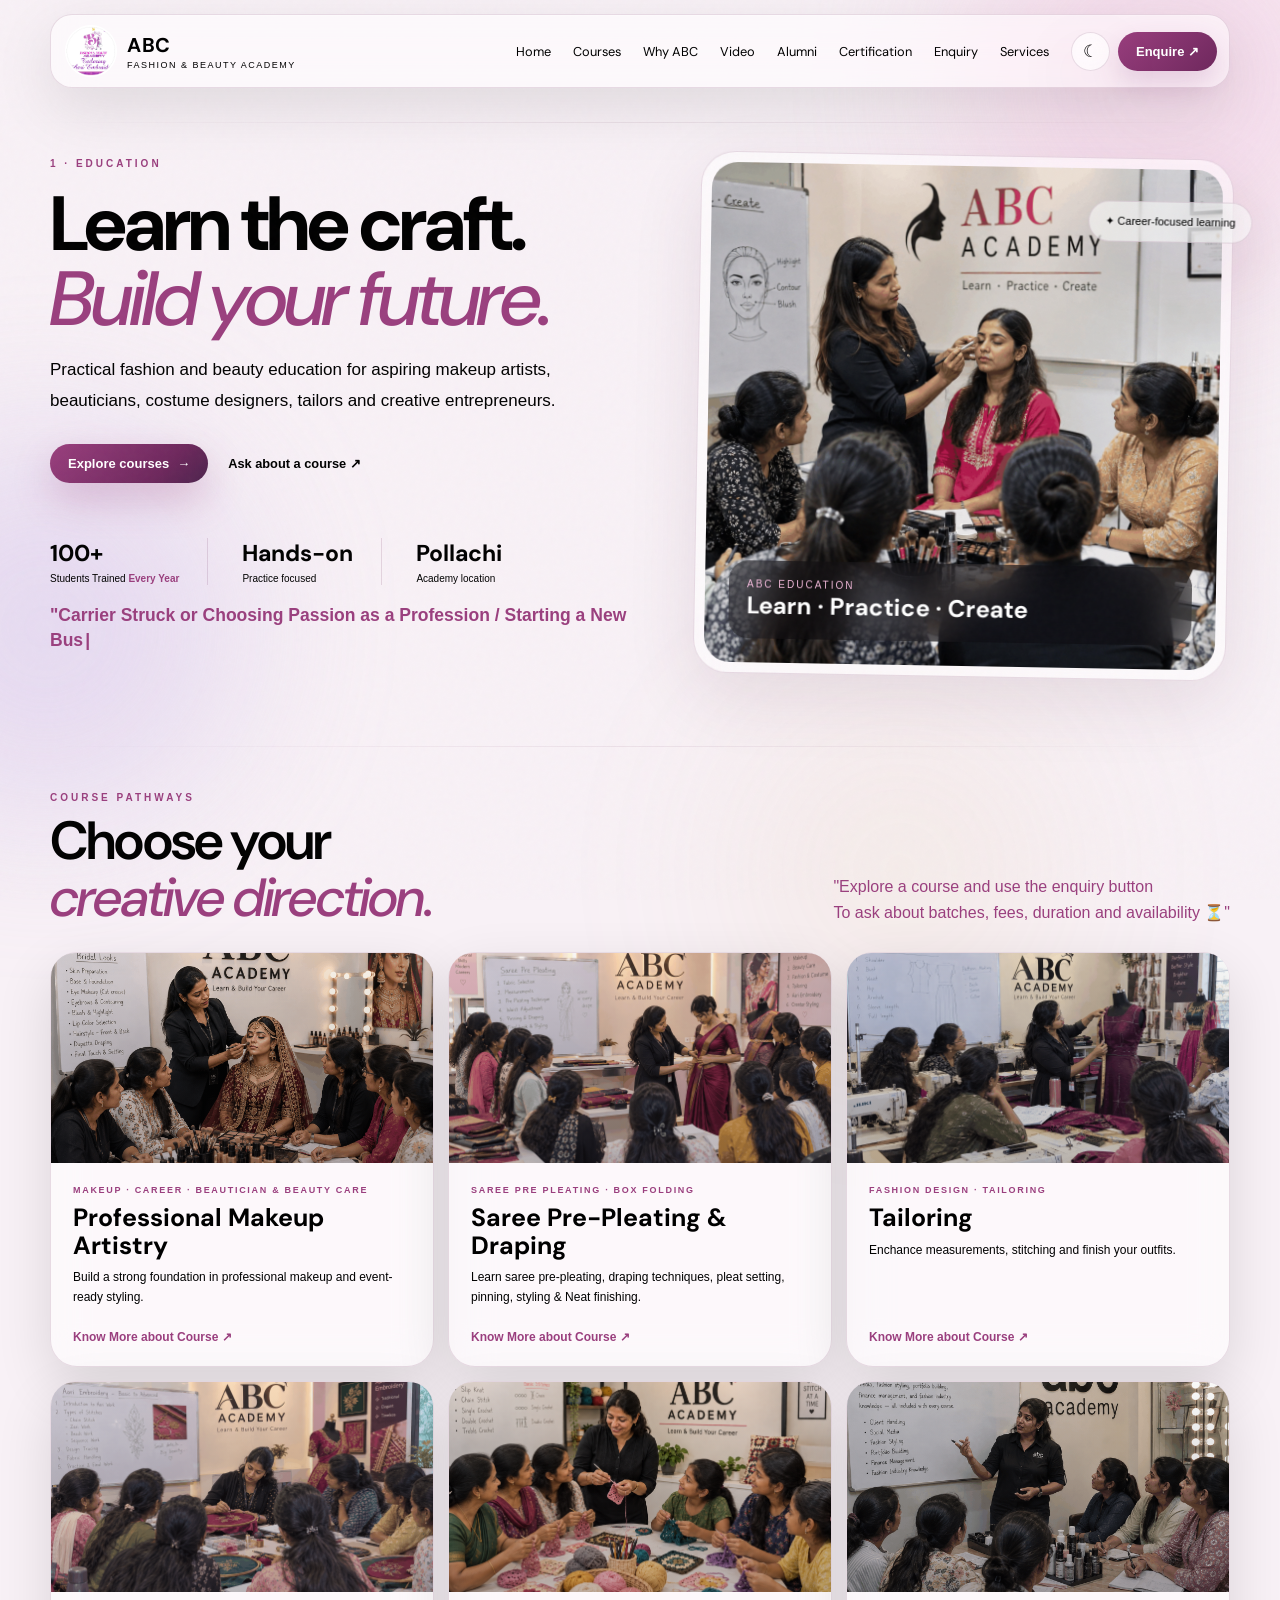
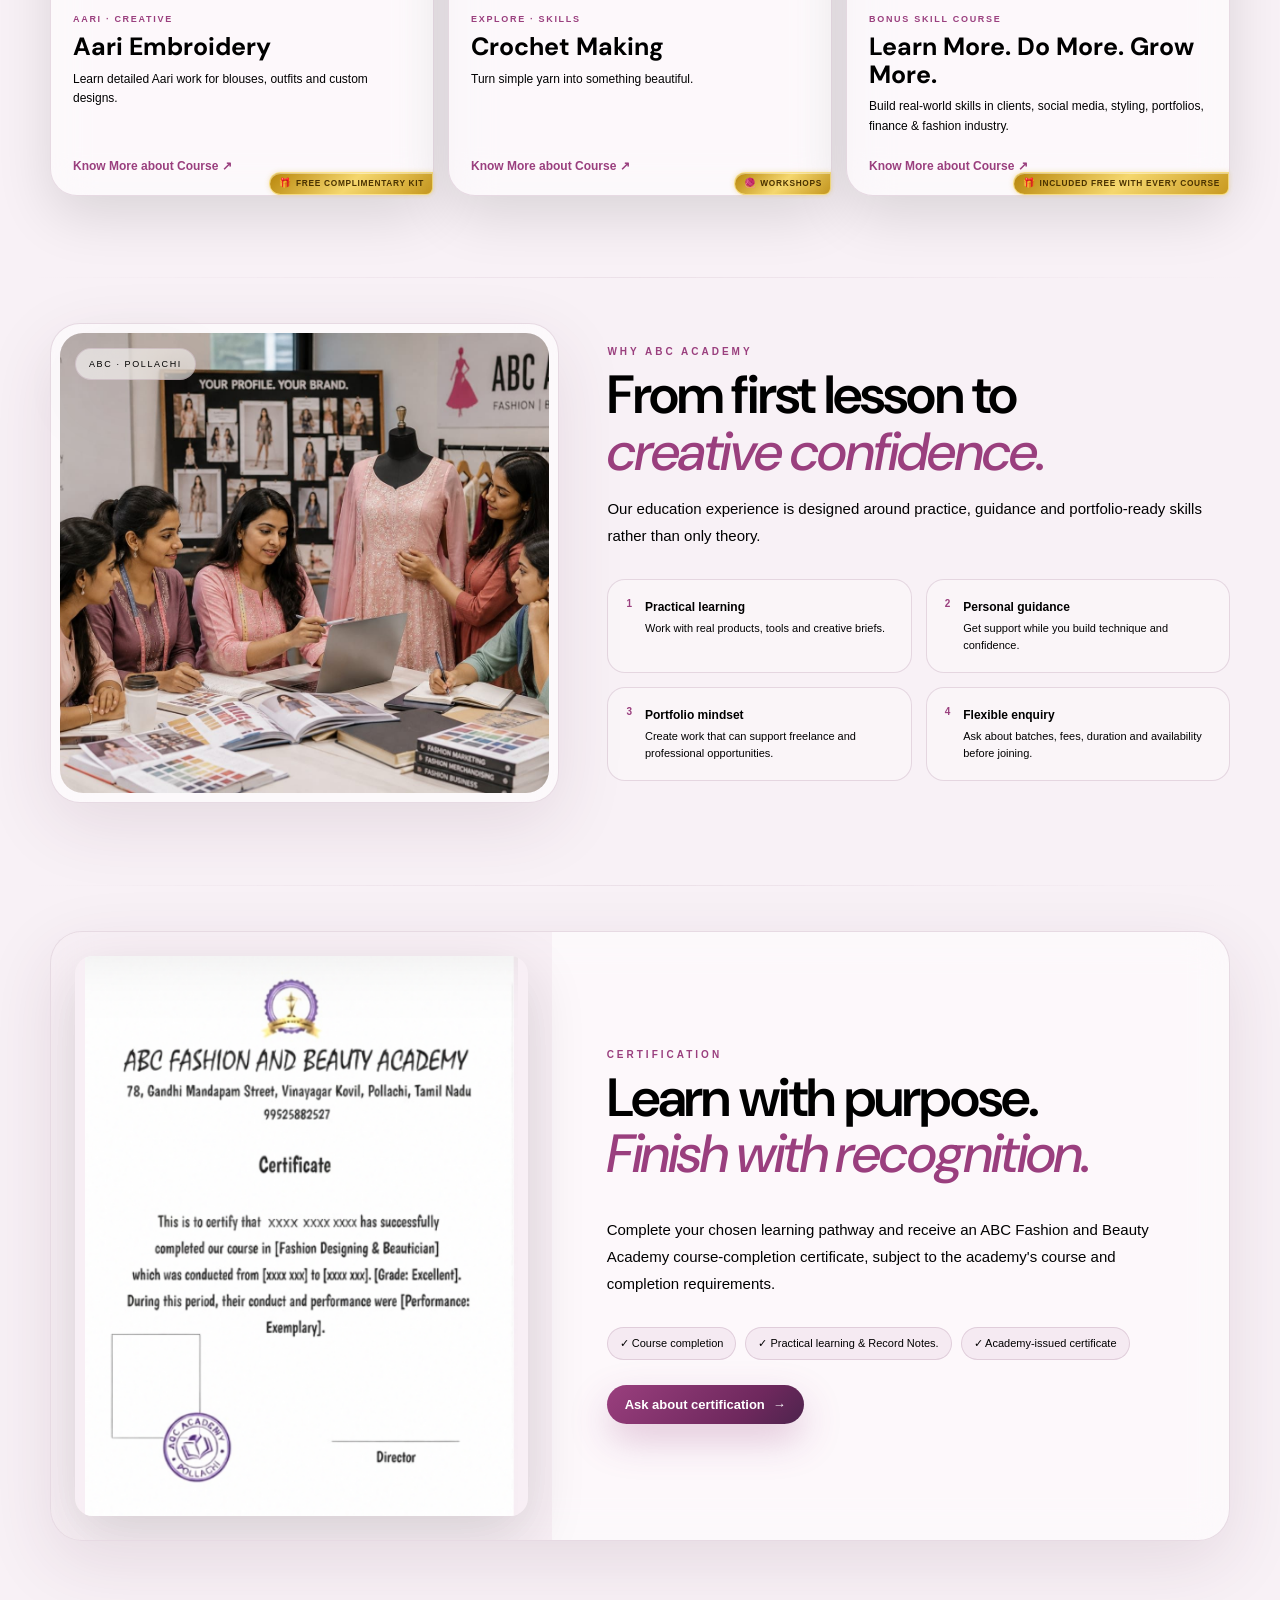
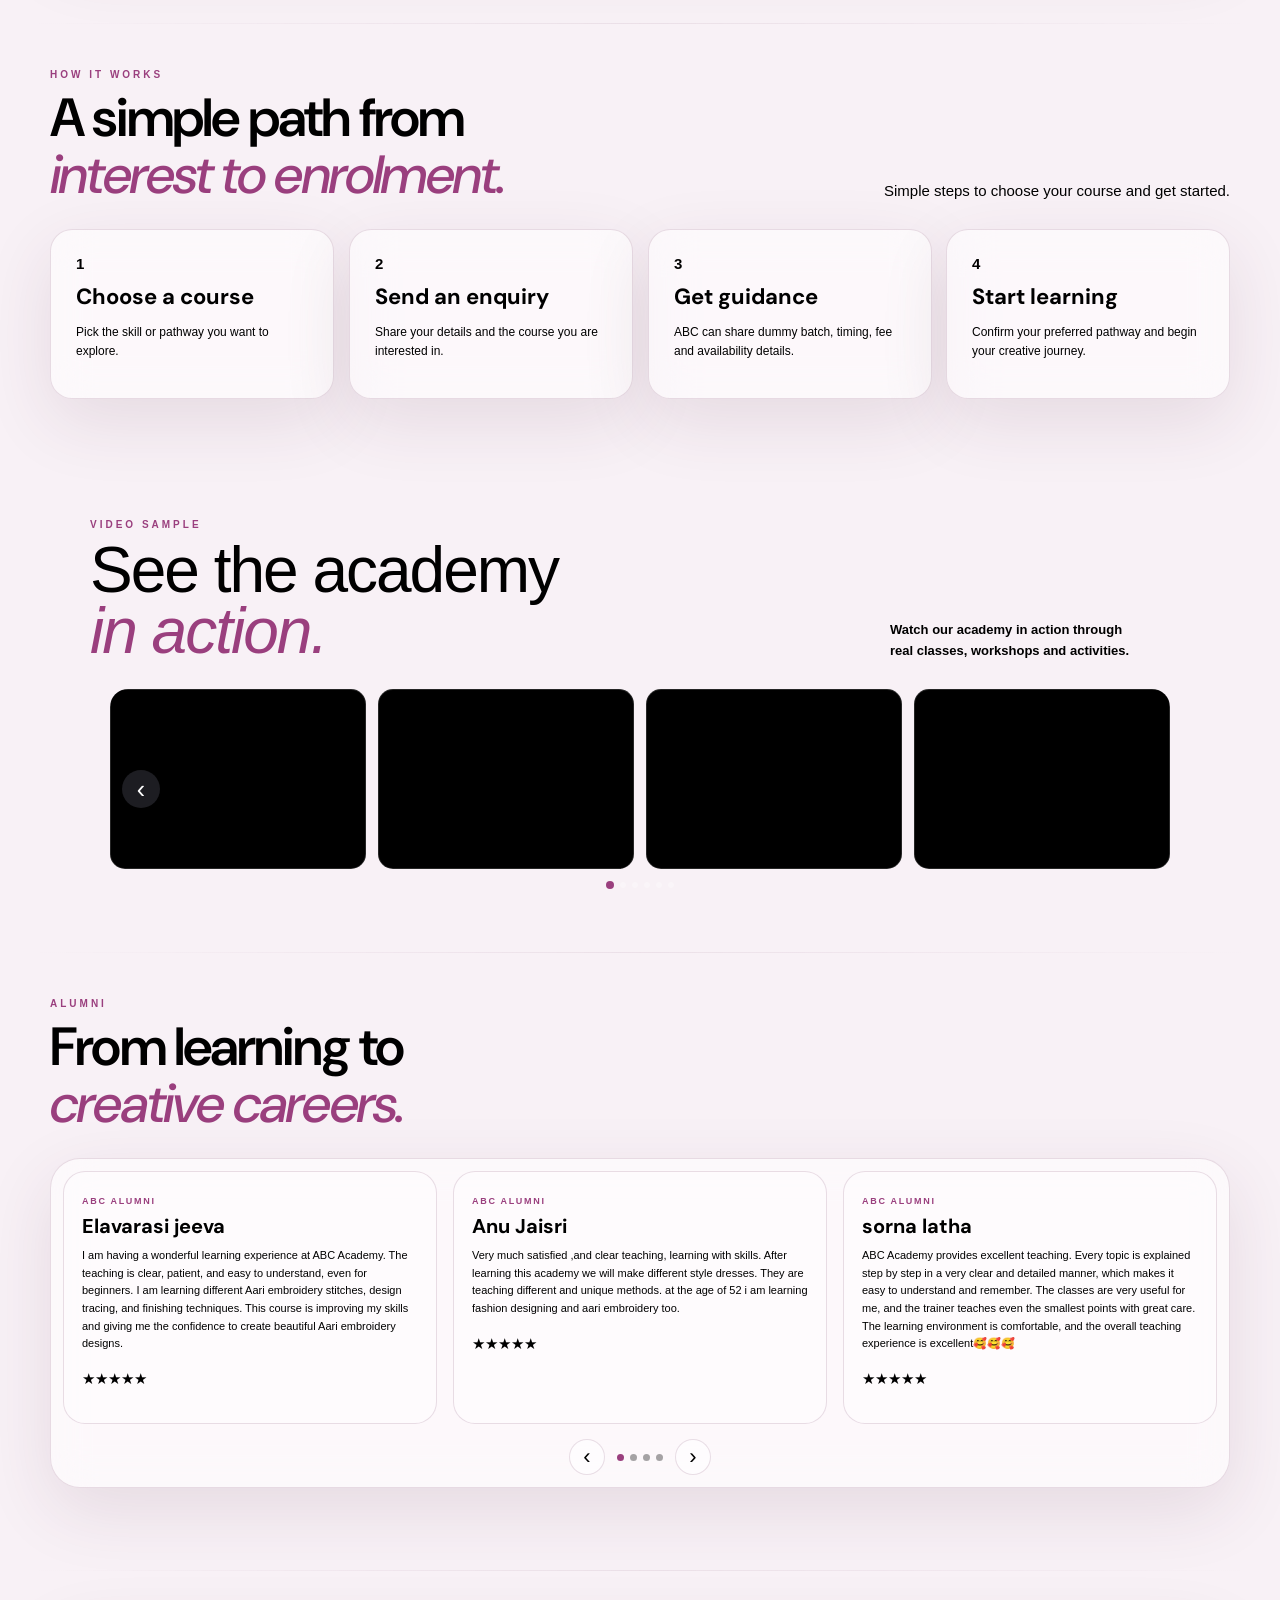
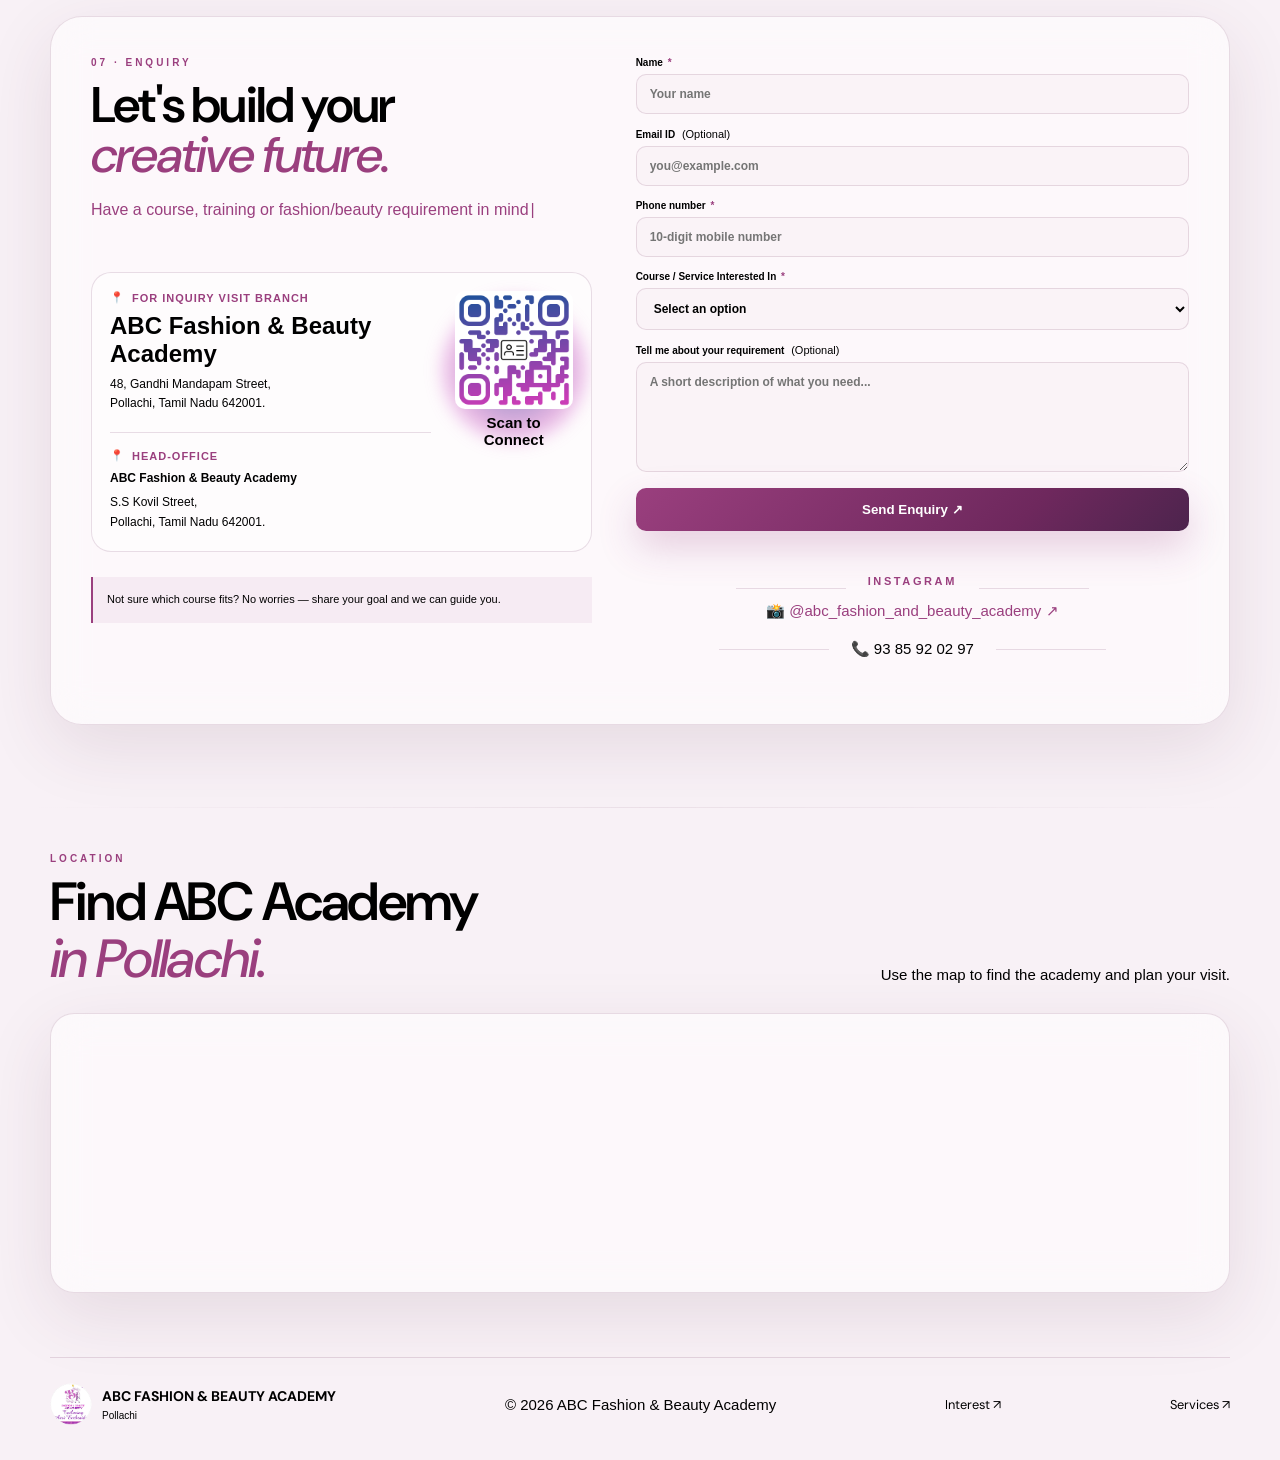
==== education.html @ 9f9d08cf "Update education.html" ====
<!DOCTYPE html>
<html lang="en">

<head>
    <meta charset="utf-8" />
    <script>(function () { try { var t = localStorage.getItem("abcTheme"); if (t === "dark" || t === "light") document.documentElement.dataset.theme = t } catch (e) { } })();</script>
    <meta content="width=device-width,initial-scale=1.0" name="viewport" />
    <title>
        ABC Academy | Education &amp; Courses
    </title>
    <meta
        content="ABC Fashion &amp; Beauty Academy education page — courses in makeup, beauty, fashion, tailoring and Aari embroidery."
        name="description" />
    <link href="https://fonts.googleapis.com" rel="preconnect" />
    <link crossorigin="" href="https://fonts.gstatic.com" rel="preconnect" />
    <link
        href="https://fonts.googleapis.com/css2?family=DM+Sans:wght@400;500;600;700&amp;family=Nunito+Sans:wght@400;500;600;700;800&amp;display=swap"
        rel="stylesheet" />
    <link href="assets/style.css" rel="stylesheet" />
    <link href="assets/education.css" rel="stylesheet" />
    <link href="assets/popup.css" rel="stylesheet" />
    <link href="assets/site-polish.css" rel="stylesheet" />
</head>
<!-- Google tag (gtag.js) -->
<script async src="https://www.googletagmanager.com/gtag/js?id=G-CJG28SWXE9"></script>
<script>
    window.dataLayer = window.dataLayer || [];
    function gtag() { dataLayer.push(arguments); }
    gtag('js', new Date());

    gtag('config', 'G-CJG28SWXE9');
</script>

<body>
    <div class="orb orb1">
    </div>
    <div class="orb orb2">
    </div>
    <div class="orb orb3">
    </div>
    <div class="grain">
    </div>
    <header class="nav glass">
        <a class="brand" href="index.html">
            <img decoding="async" alt="ABC logo" src="assets/logo.png" />
            <span>
                <b>
                    ABC
                </b>
                <small>
                    FASHION &amp; BEAUTY ACADEMY
                </small>
            </span>
        </a>
        <nav>
            <a href="index.html">
                Home
            </a>
            <a href="#courses">
                Courses
            </a>
            <a href="#why">
                Why ABC
            </a>
            <a href="#video-sample">
                Video
            </a>
            <a href="#alumni">
                Alumni
            </a>
            <a href="#certification">
                Certification
            </a>
            <a href="#enquiry">
                Enquiry
            </a>
            <a href="services.html">
                Services
            </a>
        </nav>
        <div class="nav-tools">
            <button class="theme-btn glass" id="themeToggle">
                ☾
            </button>
            <a class="nav-cta" href="#enquiry">
                Enquire ↗
            </a>
            <button aria-expanded="false" aria-label="Open navigation menu" class="menu" id="menu">
                ☰
            </button>
        </div>
    </header>
    <main>
        <section class="edu-hero section reveal visible">
            <div class="edu-copy">
                <div class="eyebrow" id="edHeroEyebrowText">
                    1 · EDUCATION
                </div>
                <h1 id="edHeroTitleText">
                    Learn the craft.
                    <br />
                    <em>
                        Build your future.
                    </em>
                </h1>
                <p id="edHeroTextText">
                    Practical fashion and beauty education for aspiring makeup artists, beauticians, costume designers,
                    tailors and creative entrepreneurs.
                </p>
                <div class="edu-actions">
                    <a class="btn" href="#courses">
                        Explore courses
                        <span>
                            →
                        </span>
                    </a>
                    <a class="text-link" href="#enquiry">
                        Ask about a course ↗
                    </a>
                </div>
                <div class="edu-stats">
                    <div>
                        <strong>
                            100+
                        </strong>
                        <span>
                            Students Trained
                        </span> <span style="font-size: x-small;font-weight:bold ;color: #9a3f7e;"> Every Year</span>
                    </div>
                    <div>
                        <strong>
                            Hands-on
                        </strong>
                        <span>
                            Practice focused
                        </span>
                    </div>
                    <div>
                        <strong>
                            Pollachi
                        </strong>
                        <span>
                            Academy location
                        </span>
                    </div>
                </div>

                <h3 class="career-typing-heading" aria-live="polite">
                    <span id="careerTypingText"></span><span class="career-typing-cursor" aria-hidden="true">|</span>
                </h3>
            </div>
            <div class="edu-hero-card glass">
                <div class="edu-image-wrap">
                    <img decoding="async" alt="ABC Academy fashion and beauty mentor"
                        src="assets/learn & practice.png" />
                    <div class="image-caption">
                        <span>
                            ABC EDUCATION
                        </span>
                        <b>
                            Learn · Practice · Create
                        </b>
                    </div>
                </div>
                <div class="floating-chip glass">
                    ✦ Career-focused learning
                </div>
            </div>
        </section>

















        <section class="section reveal" id="courses">
            <div class="section-head">
                <div>
                    <div class="eyebrow" id="edCourseEyebrowText">
                        COURSE PATHWAYS
                    </div>
                    <h2 id="edCourseTitleText">
                        Choose your
                        <br />
                        <em>
                            creative direction.
                        </em>
                    </h2>
                </div>


                <div class="typing-text">
                    <span id="typing"></span><span class="cursor">"Explore a course and use the enquiry button <br> To
                        ask
                        about batches, fees, duration and availability ⏳"</span>
                </div>
            </div>


            <div class="course-grid" id="courseGrid">
                <!-- Professional Makeup Artistry Section-->
                <article class="course-card glass popup-card scroll-card"
                    data-carousel-images="assets/bridal looks-Ed.png">
                    <div class="course-image">
                        <img decoding="async" alt="Professional Makeup Artistry" loading="lazy"
                            src="assets/bridal looks-Ed.png" />
                    </div>
                    <div class="course-body">
                        <span>
                            MAKEUP · CAREER · BEAUTICIAN & BEAUTY CARE
                        </span>
                        <h3>
                            Professional Makeup Artistry
                        </h3>
                        <p>
                            Build a strong foundation in professional makeup and event-ready styling.
                        </p>
                        <a href="https://wa.me/919385920297?text=Hi%20ABC%20Fashion%20%26%20Beauty%20Academy%2C%20I%20would%20like%20to%20enquire%20about%20the%20course%20Professional%20Makeup%20Artistry."
                            target="_blank" rel="noopener noreferrer">
                            Know More about Course ↗
                        </a>
                    </div>
                    <div class="popup-data" hidden="">
                        <p>
                            ✨ ABC FASHION & BEAUTY ACADEMY ✨
                            💄 BEAUTICIAN COURSE – LEVEL-WISE STRUCTURE 💄

                            Learn Beauty Services, Bridal Mehendi, Hair Styling, Saree Styling & Bridal Makeup from
                            basic to advanced level with practical, step-by-step training.

                            🌸 LEVEL 1 – BASIC BEAUTY SERVICES & BRIDAL MEHENDI

                            Beauty Services
                            • Facial
                            • Threading
                            • Manicure & Pedicure
                            • Waxing
                            • Basic Beauty Techniques
                            • Product & Client Handling

                            Bridal Mehendi
                            • Basic Mehendi Techniques
                            • Basic Patterns & Bridal Elements
                            • Design Practice
                            • Bridal Design Basics

                            🎁 Complimentary: Basic Hair Spa
                            🎯 Goal: Build strong fundamentals in beauty services and bridal mehendi.

                            ✂️ LEVEL 2 – HAIR CUTTING & HAIR STYLING

                            • Baby, Mushroom & Straight Cuts
                            • U, V, Layer & Feather Cuts
                            • Hair Theory & Sectioning
                            • Tool Handling
                            • Dummy & Hands-on Practice
                            • Real Hair Demonstration

                            🎯 Goal: Learn professional hair cutting and styling techniques.

                            👗 LEVEL 3 – SAREE PRE-PLEATING

                            • Saree Pre-Pleating
                            • Pleat Setting
                            • Box Folding
                            • Saree Knowledge
                            • Professional Finishing
                            • Practical Training

                            🎁 Complimentary: Self-Draping & Basic Body Gestures
                            🎯 Goal: Learn neat and professional saree styling.

                            💇‍♀️ LEVEL 4 – BRIDAL HAIR DOS

                            • Bridal Hair Preparation
                            • Traditional & Modern Hairdos
                            • Bun & Braiding Techniques
                            • Hair Accessories & Flower Placement
                            • Bridal Hair Decoration
                            • Hands-on Practice

                            🎯 Goal: Create elegant bridal hairstyles and hairdos.

                            👰 LEVEL 5 – BRIDAL MAKEUP

                            • Advanced Bridal Makeup
                            • Skin & Base Preparation
                            • Face Correction & Contouring
                            • Eye, Brow & Lip Makeup
                            • Traditional & Modern Bridal Looks
                            • Product & Tool Knowledge
                            • Hands-on Practice

                            🎭 Additional: Theatre & Stage Makeup

                            🎯 Goal: Learn complete professional bridal makeup techniques.

                            ✨ LEARN • PRACTICE • MASTER ✨

                            Theory + Live Demo + Dummy Practice + Hands-on Training

                            Basic → Intermediate → Advanced
                        </p>
                    </div>
                </article>

                <!-- Saree Pre-Pleating & Draping -->
                <article class="course-card glass popup-card scroll-card" data-carousel-images="assets/PP-ED.png">
                    <div class="course-image">
                        <img decoding="async" alt="Tailoring &amp; Garment Making" loading="lazy"
                            src="assets/PP-ED.png" />
                    </div>
                    <div class="course-body">
                        <span>
                            SAREE PRE PLEATING · BOX FOLDING
                        </span>
                        <h3>
                            Saree Pre-Pleating & Draping
                        </h3>
                        <p>
                            Learn saree pre-pleating, draping techniques, pleat setting, pinning, styling & Neat
                            finishing.
                        </p>
                        <a href="https://wa.me/919385920297?text=Hi%20ABC%20Fashion%20%26%20Beauty%20Academy%2C%20I%20would%20like%20to%20enquire%20about%20the%20course%20Tailoring%20%26%20Garment%20Making."
                            target="_blank" rel="noopener noreferrer">
                            Know More about Course ↗
                        </a>
                    </div>
                    <div class="popup-data" hidden="">
                        <p>
                            ✨ ABC FASHION & BEAUTY ACADEMY ✨
                            👗 SAREE PRE-PLEATING COURSE 👗

                            Learn professional Saree Styling & Pre-Pleating with practical, step-by-step training.

                            🌸 LEVEL 1 – BASIC SAREE PRE-PLEATING
                            ⏳ Duration: 5 Days
                            • Basic Pre-Pleating
                            • Box Folding
                            • Saree Handling & Care
                            • Basic Saree Selection
                            • Practical Practice
                            🎁 Self-Draping & Personal Styling
                            🎯 Goal: Learn saree pre-pleating for personal use.

                            🌺 LEVEL 2 – PROFESSIONAL SAREE PRE-PLEATING
                            ⏳ Duration: 6–7 Days
                            • Advanced Pre-Pleating
                            • Fluffy Pleat Technique
                            • Fabric & Saree Selection
                            • Professional Finishing
                            • Client Handling
                            • Saree Presentation
                            • Hands-on Practice
                            🎯 Goal: Learn professional saree pre-pleating for clients.

                            ✨ COURSE STRUCTURE
                            Level 1 – 5 Days | Basic & Personal Styling
                            Level 2 – 6–7 Days | Professional & Client Styling

                            ✨ Learn • Practice • Style • Master ✨
                        </p>
                    </div>
                </article>

                 <!-- FASHION DESIGN · TAILORING -->
                <article class="course-card glass popup-card scroll-card"
                    data-carousel-images="assets/Talioring -ED.png">
                    <div class="course-image">
                        <img decoding="async" alt="Costume Designing" loading="lazy" src="assets/Talioring -ED.png" />
                    </div>
                    <div class="course-body">
                        <span>
                            FASHION DESIGN · TAILORING
                        </span>
                        <h3>
                            Tailoring
                        </h3>
                        <p>
                            Enchance measurements, stitching and finish your outfits.
                        </p>
                        <a href="https://wa.me/919385920297?text=Hi%20ABC%20Fashion%20%26%20Beauty%20Academy%2C%20I%20would%20like%20to%20enquire%20about%20the%20course%20Costume%20Designing."
                            target="_blank" rel="noopener noreferrer">
                            Know More about Course ↗
                        </a>
                    </div>
                    <div class="popup-data" hidden="">
                        <p>
                            ✨ ABC FASHION & BEAUTY ACADEMY ✨
                            👗 FASHION DESIGNING & TAILORING COURSE 👗
                            Learn Fashion Designing and Tailoring from basic to advanced level with practical,
                            step-by-step training.

                            🧵 LEVEL 1 – BASIC TAILORING
                            • Sewing Machine Handling
                            • Basic Measurements
                            • Cutting & Stitching
                            • Basic Garment Construction
                            • Neat Finishing
                            🎯 Goal: Learn to confidently handle a sewing machine and make basic garments.

                            👗 LEVEL 2 – TOP, CHURIDAR & BOTTOM DESIGNING
                            • Churidar Cutting & Stitching
                            • Different Top Designs
                            • Straight Pant & Normal Pant
                            • Palazzo & Cigarette Pant
                            • Gathering Pant & Patiala
                            • Measurements, Fitting & Finishing
                            🎯 Goal: Learn to create different top, churidar and bottom styles.

                            👚 LEVEL 3 – BLOUSE DESIGNING
                            • Blouse Measurements & Formulas
                            • Basic Drafting & Cutting
                            • Blouse Construction
                            • Different Neck & Sleeve Designs
                            • Princess Cut
                            • Fitting & Finishing
                            • Practice of 10+ Blouse Designs
                            🎯 Goal: Learn complete blouse making from measurement to finishing.

                            👑 LEVEL 4 – ADVANCED BLOUSE & MODERN DESIGNING
                            • Advanced Blouse Designs
                            • Katori & Princess Cut
                            • Modern Neck & Sleeve Designs
                            • Advanced Fitting & Finishing
                            • Corset & Blazer
                            • Shirt & Modern Top Designing
                            • Contemporary Costume Designs
                            🎯 Goal: Learn advanced blouse and modern costume designing.

                            🌟 LEVEL 5 – ADVANCED FASHION DESIGNING
                            • Advanced Costume Designing
                            • Corset, Blazer & Shirt Designing
                            • Modern Top Designing
                            • Advanced Pattern Making
                            • Advanced Cutting & Stitching
                            • Creative Design Development
                            • Professional Finishing
                            🎯 Goal: Develop the skills to independently create advanced garments and modern designs.

                            ✨ Learn • Practice • Design • Create ✨
                        </p>
                    </div>
                </article>

                <article class="course-card glass popup-card scroll-card"
                    data-carousel-images="assets/Aari Image -ED.png">

                    <div class="offer-badge">
                        <span class="offer-star">🎁</span>
                        <span>FREE COMPLIMENTARY KIT</span>
                    </div>



                    <div class="course-image">
                        <img decoding="async" alt="Aari Embroidery" loading="lazy" src="assets/Aari Image -ED.png" />
                    </div>

                    <div class="course-body">

                        <span>
                            AARI · CREATIVE
                        </span>

                        <h3>
                            Aari Embroidery
                        </h3>

                        <p>
                            Learn detailed Aari work for blouses,
                            outfits and custom designs.
                        </p>

                        <a href="https://wa.me/919385920297?text=Hi%20ABC%20Fashion%20%26%20Beauty%20Academy%2C%20I%20would%20like%20to%20enquire%20about%20the%20course%20Aari%20Embroidery."
                            target="_blank" rel="noopener noreferrer">
                            Know More about Course ↗
                        </a>

                    </div>

                    <div class="popup-data" hidden>
                        <p>
                            ✨ ABC FASHION & BEAUTY ACADEMY ✨
                            🌸 AARI EMBROIDERY – BASIC TO ADVANCED 🌸
                            🗓️ Duration: 40 Days

                            Learn Aari Embroidery advanced level with 100% hands-on practical training.

                            🧵 WHAT YOU WILL LEARN • Advanced Aari Stitches & Techniques.

                            • Thread, Bead & Stone Work
                            • Zardosi & Cut Work
                            • Sequin & Decorative Work
                            • Bridal Embroidery
                            • Designer Blouse Embroidery
                            • Design Tracing & Placement
                            • Design Combination & Neat Finishing
                            • Advanced Bridal Blouse Work's

                            👩‍🎨 PRACTICAL TRAINING Learn every technique step-by-step through direct practice at the
                            academy.
                            🎁 COMPLIMENTARY MATERIALS practice materials will be provided by the academy.
                            ✨ SPECIAL FOCUS Learn how to plan, design and create work your Own Aari blouse, Bridal Aari
                            blouse, including
                            material selection, design placement and finishing.

                            🌟 WHO CAN JOIN?

                            ✔️ Beginners.
                            ✔️ Students.
                            ✔️ Housewives.
                            ✔️ Tailors.
                            ✔️ Boutique Owners.
                            ✔️ Anyone wanting to learn advanced Aari work.
                            ✔️ Fashion enthusiast.
                            💼 AFTER THE COURSE Use your skills for blouse designing, boutique work, customized orders,
                            home-based work and freelance embroidery.

                            ✨ Learn • Practice • Create • Grow ✨
                        </p>
                    </div>
                </article>

                 <!-- Crochet -->
                <article class="course-card glass popup-card scroll-card" data-carousel-images="assets/ABC Academy Crochet Class.png">
                    <div class="offer-badge">
                        <span class="offer-star">🧶</span>
                        <span>WORKSHOPS</span>
                    </div>
                    <div class="course-image">
                        <img decoding="async" alt="Beautician &amp; Beauty Care" loading="lazy"
                            src="assets/ABC Academy Crochet Class.png" />
                    </div>
                    <div class="course-body">
                        <span>
                            EXPLORE · SKILLS
                        </span>
                        <h3>
                            Crochet Making
                        </h3>
                        <p>
                            Turn simple yarn into something beautiful.
                        </p>
                        <a href="https://wa.me/919385920297?text=Hi%20ABC%20Fashion%20%26%20Beauty%20Academy%2C%20I%20would%20like%20to%20enquire%20about%20the%20course%20Beautician%20%26%20Beauty%20Care."
                            target="_blank" rel="noopener noreferrer">
                            Know More about Course ↗
                        </a>
                    </div>
                    <div class="popup-data" hidden="">
                        <p>
                            ✨ ABC FASHION & BEAUTY ACADEMY ✨

                            👩‍🎓 Who Can Join?

                            🧒 Kids — Age 8+
                            A fun way to develop creativity and hand skills.

                            🎒 Teenagers — School & College Students
                            Learn a creative skill that can become a rewarding hobby.

                            🏡 Homemakers
                            Learn a new skill and create beautiful handmade products.

                            🤰 Pregnant Women
                            A calm, creative activity that can encourage focus and productive thinking.

                            🎨 Anyone Who Loves Creative Skills
                            No previous experience required — just bring your interest and creativity.

                            ✨ What You’ll Learn

                            🧶 Basic Crochet Techniques
                            🎀 Create Your Own Designs — Headbands, Keychains & More
                            💡 Tips & Tricks for easier and better crochet work
                            ✂️ Finishing Methods for a neat, professional look
                            🌸 Learn how to turn simple yarn into beautiful handmade creations
                        </p>
                    </div>
                </article>


                

                <!-- BONUS SKILL COURSE -->
                <article class="course-card glass popup-card scroll-card" data-carousel-images="assets/Addons.png">
                    <div class="offer-badge">
                        <span class="offer-star">🎁</span>
                        <span>INCLUDED FREE WITH EVERY COURSE</span>
                    </div>
                    <div class="course-image">
                        <img decoding="async" alt="YouTube &amp; Creator Styling" loading="lazy"
                            src="assets/Addons.png" />
                    </div>
                    <div class="course-body">
                        <span>
                            BONUS SKILL COURSE
                        </span>
                        <h3>
                            Learn More. Do More. Grow More.
                        </h3>
                        <p>
                            Build real-world skills in clients, social media, styling, portfolios, finance & fashion
                            industry.
                        </p>
                        <a href="https://wa.me/919385920297?text=Hi%20ABC%20Fashion%20%26%20Beauty%20Academy%2C%20I%20would%20like%20to%20enquire%20about%20the%20course%20YouTube%20%26%20Creator%20Styling."
                            target="_blank" rel="noopener noreferrer">
                            Know More about Course ↗
                        </a>
                    </div>
                    <div class="popup-data" hidden="">
                        <p>
                            Get practical skills in client handling, social media, fashion styling, portfolio building,
                            finance management, and fashion industry knowledge — all included with every course.

                        </p>
                    </div>
                </article>
            </div>
        </section>









        <section class="section why reveal" id="why">
            <div class="why-image glass">
                <img decoding="async" alt="Students learning fashion design at ABC Academy" id="edWhyImage"
                    src="assets/academy-fashion-class.jpg" loading="lazy">
                <div class="why-badge glass">
                    ABC · POLLACHI
                </div>
            </div>
            <div class="why-copy">
                <div class="eyebrow" id="edWhyEyebrowText">
                    WHY ABC ACADEMY
                </div>
                <h2 id="edWhyTitleText">
                    From first lesson to
                    <br />
                    <em>
                        creative confidence.
                    </em>
                </h2>
                <p id="edWhyTextText">
                    Our education experience is designed around practice, guidance and portfolio-ready skills rather
                    than only theory.
                </p>
                <div class="benefit-list" id="benefitList">
                    <div>
                        <b>
                            1
                        </b>
                        <span>
                            <strong>
                                Practical learning
                            </strong>
                            Work with real products, tools and creative briefs.
                        </span>
                    </div>
                    <div>
                        <b>
                            2
                        </b>
                        <span>
                            <strong>
                                Personal guidance
                            </strong>
                            Get support while you build technique and confidence.
                        </span>
                    </div>
                    <div>
                        <b>
                            3
                        </b>
                        <span>
                            <strong>
                                Portfolio mindset
                            </strong>
                            Create work that can support freelance and professional opportunities.
                        </span>
                    </div>
                    <div>
                        <b>
                            4
                        </b>
                        <span>
                            <strong>
                                Flexible enquiry
                            </strong>
                            Ask about batches, fees, duration and availability before joining.
                        </span>
                    </div>
                </div>
            </div>
        </section>
        <section class="section certification reveal" id="certification">
            <div class="certification-card glass">
                <div class="certificate-visual">
                    <img decoding="async" alt="ABC Fashion and Beauty Academy course completion certificate"
                        src="assets/certificates.png" loading="lazy">
                </div>
                <div class="certificate-copy">
                    <div class="eyebrow">
                        CERTIFICATION
                    </div>
                    <h2>
                        Learn with purpose.
                        <br />
                        <em>
                            Finish with recognition.
                        </em>
                    </h2>
                    <p>
                        Complete your chosen learning pathway and receive an ABC Fashion and Beauty Academy
                        course-completion certificate, subject to the academy's course and completion requirements.
                    </p>
                    <div class="certificate-points">
                        <span>
                            ✓ Course completion
                        </span>
                        <span>
                            ✓ Practical learning & Record Notes.
                        </span>
                        <span>
                            ✓ Academy-issued certificate
                        </span>
                    </div>
                    <a class="btn" href="#enquiry">
                        Ask about certification
                        <span>
                            →
                        </span>
                    </a>
                </div>
            </div>
        </section>
        <section class="section process reveal">
            <div class="section-head">
                <div>
                    <div class="eyebrow" id="edProcessEyebrowText">
                        HOW IT WORKS
                    </div>
                    <h2 id="edProcessTitleText">
                        A simple path from
                        <br />
                        <em>
                            interest to enrolment.
                        </em>
                    </h2>
                </div>
                <p id="edProcessDescText">Simple steps to choose your course and get started.</p>
            </div>
            <div class="process-grid" id="processGrid">
                <article class="glass scroll-card animate__heartBeat">
                    <b>
                        1
                    </b>
                    <h3>
                        Choose a course
                    </h3>
                    <p>
                        Pick the skill or pathway you want to explore.
                    </p>
                </article>
                <article class="glass scroll-card">
                    <b>
                        2
                    </b>
                    <h3>
                        Send an enquiry
                    </h3>
                    <p>
                        Share your details and the course you are interested in.
                    </p>
                </article>
                <article class="glass scroll-card">
                    <b>
                        3
                    </b>
                    <h3>
                        Get guidance
                    </h3>
                    <p>
                        ABC can share dummy batch, timing, fee and availability details.
                    </p>
                </article>
                <article class="glass scroll-card">
                    <b>
                        4
                    </b>
                    <h3>
                        Start learning
                    </h3>
                    <p>
                        Confirm your preferred pathway and begin your creative journey.
                    </p>
                </article>
            </div>
        </section>


        <section class="video-sample-section">

            <div class="video-section-header">
                <div>
                    <span class="eyebrow" style="color:#9a3f7e">VIDEO SAMPLE</span>

                    <h2 class="theme-safe-heading"> See the academy<br>
                        <em style="color: #9a3f7e;">in action.</em>
                    </h2>
                </div>

                <p style="color:#9a3f7e;font-weight:bold">
                    Watch our academy in action through<br>
                    real classes, workshops and activities.
                </p>
            </div>


            <!-- VIDEO CAROUSEL -->
            <div class="video-carousel">
                <button class="video-arrow video-prev" aria-label="Previous">‹
                </button>
                <div class="video-viewport">
                    <div class="video-track">
                        <div class="video-card">
                            <video autoplay muted loop playsinline preload="auto">
                                <source
                                    src="https://ik.imagekit.io/qbz0qge1pjx/Videos/VID-20260919-WA0012_3SoU1b9w5.mp4"
                                    type="video/mp4">
                            </video>
                        </div>
                        <div class="video-card">
                            <video autoplay muted loop playsinline preload="auto">
                                <source
                                    src="https://ik.imagekit.io/qbz0qge1pjx/Videos/VID-20260918-WA0002_Vwh_2Mfwr.mp4"
                                    type="video/mp4">
                            </video>
                        </div>
                        <div class="video-card">
                            <video autoplay muted loop playsinline preload="auto">
                                <source
                                    src="https://ik.imagekit.io/qbz0qge1pjx/Videos/VID-20260918-WA0000_-vei6xI6h.mp4"
                                    type="video/mp4">
                            </video>
                        </div>
                        <div class="video-card">
                            <video autoplay muted loop playsinline preload="auto">
                                <source
                                    src="https://ik.imagekit.io/qbz0qge1pjx/Videos/VID-20260916-WA0011(1)_OM0xhKU80.mp4"
                                    type="video/mp4">
                            </video>
                        </div>

                        <div class="video-card">
                            <video autoplay muted loop playsinline preload="auto">
                                <source
                                    src="https://ik.imagekit.io/qbz0qge1pjx/Videos/VID-20260917-WA0055_4L5iionpf.mp4"
                                    type="video/mp4">
                            </video>
                            <div class="video-card">
                                <video autoplay muted loop playsinline preload="auto">
                                    <source
                                        src="https://ik.imagekit.io/qbz0qge1pjx/Videos/VID-20260917-WA0059_YiSnl6puM.mp4"
                                        type="video/mp4">
                                </video>
                            </div>

                            <div class="video-card">
                                <video autoplay muted loop playsinline preload="auto">
                                    <source
                                        src="https://ik.imagekit.io/qbz0qge1pjx/Videos/VID-20260916-WA0010(1)_mP49NBXg2.mp4"
                                        type="video/mp4">
                                </video>
                            </div>

                            <div class="video-card">
                                <video autoplay muted loop playsinline preload="auto">
                                    <source
                                        src="https://ik.imagekit.io/qbz0qge1pjx/Videos/45b6816ce1a9436480068ccadbfb47b8(1)_hqpIe01yX3.mp4"
                                        type="video/mp4">
                                </video>
                            </div>
                            <div class="video-card">
                                <video autoplay muted loop playsinline preload="auto">
                                    <source
                                        src="https://ik.imagekit.io/qbz0qge1pjx/Videos/VID-20260919-WA0010_0LiTrMsjA.mp4"
                                        type="video/mp4">
                                </video>
                            </div>
                        </div>
                        <button class="video-arrow video-next" aria-label="Next">
                            ›
                        </button>
                    </div>
                    <!-- DOTS -->
                    <div class="video-dots"></div>
        </section>
        </section>

        <section class="section alumni-section reveal" id="alumni">
            <div class="section-head">
                <div>
                    <div class="eyebrow" id="edAlumniEyebrowText">
                        ALUMNI
                    </div>
                    <h2 id="edAlumniTitleText">
                        From learning to
                        <br />
                        <em>
                            creative careers.
                        </em>
                    </h2>
                </div>

            </div>
            <div class="alumni-carousel glass">
                <div class="alumni-track" id="alumniTrack">
                    <article class="alumni-card">
                        <!-- <img decoding="async" alt="Ananya S." src="assets/profile 1.png" loading="lazy"> -->
                        <div>
                            <span>
                                ABC ALUMNI
                            </span>
                            <h3>
                                Elavarasi jeeva
                            </h3>
                            <p>
                                I am having a wonderful learning experience at ABC Academy. The teaching is clear,
                                patient, and easy to understand, even for beginners. I am learning different Aari
                                embroidery stitches, design tracing, and finishing techniques. This course is improving
                                my skills and giving me the confidence to create beautiful Aari embroidery designs.
                            </p>
                            <br>
                            <div class="star-rating">
                                ★★★★★
                            </div>
                        </div>
                    </article>
                    <article class="alumni-card">
                        <!-- <img decoding="async" alt="Keerthana R." src="assets/profile 2.png" loading="lazy"> -->
                        <div>
                            <span>
                                ABC ALUMNI
                            </span>
                            <h3>
                                Anu Jaisri
                            </h3>

                            <p>
                                Very much satisfied ,and clear teaching, learning with skills. After learning this
                                academy we will make different style dresses. They are teaching different and unique
                                methods. at the age of 52 i am learning fashion designing and aari embroidery too.
                            </p>
                            <br>
                            <div class="star-rating">
                                ★★★★★
                            </div>
                        </div>
                    </article>
                    <article class="alumni-card">
                        <!-- <img decoding="async" alt="Pavithra M." src="assets/profile 3.png" loading="lazy"> -->
                        <div>
                            <span>
                                ABC ALUMNI
                            </span>
                            <h3>
                                sorna latha
                            </h3>
                            <p>
                                ABC Academy provides excellent teaching. Every topic is explained step by step in a very
                                clear and detailed manner, which makes it easy to understand and remember. The classes
                                are very useful for me, and the trainer teaches even the smallest points with great
                                care. The learning environment is comfortable, and the overall teaching experience is
                                excellent🥰🥰🥰
                            </p>
                            <br>
                            <div class="star-rating">
                                ★★★★★
                            </div>
                        </div>
                    </article>
                    <article class="alumni-card">
                        <!-- <img decoding="async" alt="Harini K." src="assets/profile 1.png" loading="lazy"> -->
                        <div>
                            <span>
                                ABC ALUMNI
                            </span>
                            <h3>

                                Jayachitra Vimala
                            </h3>

                            <p>
                                In abc academy I am Frist tailor class stating level tha stitching and cutting class
                                joining tha one of step stitching on tha class. Very line stitching note mam, my mistake
                                cross tha next pcs.But more 3 months basic class complete need tha stitching and cutting
                                very useful class and sucessful class basic class completed. Very week wonderful day on
                                class. My guide tha sadhana mam. Next second class join tha class useful class. Thank
                                you so much mam.
                            </p>
                            <br>
                            <div class="star-rating">
                                ★★★★★
                            </div>
                        </div>
                    </article>
                    <article class="alumni-card">
                        <!-- <img decoding="async" alt="Nivetha P." src="assets/profile 3.png" loading="lazy"> -->
                        <div>
                            <span>
                                ABC ALUMNI
                            </span>
                            <h3>
                                paramesh paramesh
                            </h3>
                            <p>
                                Really learned saree pre pleating very well...they teach very kindly at the same time
                                perfectly... good experience nd my mom blouse stiched very well..my mom satisfied..
                            </p>
                            <br>
                            <div class="star-rating">
                                ★★★★★
                            </div>
                        </div>
                    </article>


                    <article class="alumni-card">
                        <!-- <img decoding="async" alt="Nivetha P." src="assets/profile 3.png" loading="lazy"> -->
                        <div>
                            <span>
                                ABC ALUMNI
                            </span>
                            <h3>
                                Arputha
                            </h3>
                            <p>
                                Really a comfortable place to learn and helps involve in a friendly relationship with
                                our colleges. The best place to gain knowledge more than expected. 🤩
                            </p>
                            <br>
                            <div class="star-rating">
                                ★★★★★
                            </div>
                        </div>
                    </article>
                </div>
                <div class="alumni-controls">
                    <button aria-label="Previous alumni" id="alumniPrev">
                        ‹
                    </button>
                    <div id="alumniDots">
                        <button class="active" data-ai="0">
                        </button>
                        <button data-ai="1">
                        </button>
                        <button data-ai="2">
                        </button>
                    </div>
                    <button aria-label="Next alumni" id="alumniNext">
                        ›
                    </button>
                </div>
            </div>
        </section>
        <section class="section form-section reveal" id="enquiry">
            <div class="form-card glass">
                <div class="form-copy">
                    <div class="eyebrow" id="edEnquiryEyebrowText">
                        07 · ENQUIRY
                    </div>
                    <h2 id="edEnquiryTitleText">
                        Let's build your
                        <br />
                        <em>
                            creative future.
                        </em>
                    </h2>
                    <p class="typing-text">
                        <span id="typingText"></span><span class="cursor">|</span>
                    </p>
                    <div class="academy-location-block" aria-label="ABC Academy addresses and QR code">
                                                <div class="academy-location-addresses">
                            <div class="academy-address academy-main-address">
                                <div class="address-label"><span>📍</span> FOR INQUIRY VISIT BRANCH</div>
                                <h3>ABC Fashion &amp; Beauty Academy</h3>
                                <p>48, Gandhi Mandapam Street,<br> Pollachi, Tamil Nadu 642001.</p>
                            </div>

                            <div class="academy-address academy-secondary-address">
                                <div class="address-label"><span>📍</span> HEAD-OFFICE</div>
                                <h6>ABC Fashion &amp; Beauty Academy</h6>
                                <p> S.S Kovil Street, <br> Pollachi, Tamil Nadu 642001.</p>
                            </div>
                        </div>
                        <div class="academy-qr qr-wrapper">
                            <img decoding="async" src="assets/QR OG.png" style="border-radius: 10px;"
                                alt="ABC Academy QR code — scan to connect" loading="lazy">
                            <strong class="heartbeat" style="font-size: 100%;">Scan to Connect</strong>

                        </div>
                    </div>
                    <div class="form-note">
                        Not sure which course fits? No worries — share your goal and we can guide you.
                    </div>
                </div>





                <form class="abc-enquiry-form" id="enquiryForm" novalidate="">
                    <label>
                        Name
                        <span class="required-mark">
                            *
                        </span>
                        <input name="name" placeholder="Your name" required="" />
                    </label>
                    <label>
                        Email ID
                        <span class="optional-mark">
                            (Optional)
                        </span>
                        <input name="email" placeholder="you@example.com" type="email" />
                    </label>
                    <label>
                        Phone number
                        <span class="required-mark">
                            *
                        </span>
                        <input id="phone" inputmode="numeric" maxlength="10" minlength="10" name="phone"
                            pattern="[0-9]{10}" placeholder="10-digit mobile number" required="" />
                    </label>
                    <label>
                        Course / Service Interested In
                        <span class="required-mark">
                            *
                        </span>
                        <select name="service" required="">
                            <option value="">
                                Select an option
                            </option>
                            <option>
                                 Course Details
                            </option>
                            <option>
                                Fashion &amp; Tailoring Service
                            </option>
                            <option>
                                Beautician Service
                            </option>
                            <option>
                                Saree Pre-Pleating
                            </option>
                            <option>
                                Aari Embroidery
                            </option>
                            <option>
                                Kids Fancy Dress &amp; College Event Styling
                            </option>
                        </select>
                    </label>
                    <label>
                        Tell me about your requirement
                        <span class="optional-mark">
                            (Optional)
                        </span>
                        <textarea name="message" placeholder="A short description of what you need..."></textarea>
                    </label>
                    <button class="form-submit" type="submit">
                        Send Enquiry
                        <span>
                            ↗
                        </span>
                    </button>
                    <p class="form-status" id="formStatus">
                    </p>
                    <div class="section-head instagram-heading">
                        <div>
                            <div class="eyebrow2">
                                INSTAGRAM
                            </div>
                        </div>
                        <a href="https://www.instagram.com/abc_fashion_and_beauty_academy/" class="theme-safe-link"
                            style="text-decoration: none;" target="_blank" rel="noopener noreferrer">
                            📸 @abc_fashion_and_beauty_academy ↗
                        </a>
                        <br>
                        <div style="padding-top: 20px;">

                            <span>
                                <a class="theme-safe-phone" style="text-decoration: none;" href="tel:+919385920297">📞
                                    93 85 92 02
                                    97</a>
                            </span>
                        </div>
                    </div>
                </form>

            </div>

        </section>
        <section class="section map-section reveal" id="education-location">
            <div class="section-head">
                <div>
                    <div class="eyebrow">LOCATION</div>
                    <h2>Find ABC Academy<br><em>in Pollachi.</em></h2>
                </div>
                <p>Use the map to find the academy and plan your visit.</p>
            </div>
            <div class="map-wrap glass">
                <iframe loading="lazy" referrerpolicy="no-referrer-when-downgrade"
                    src="https://www.google.com/maps?q=ABC+Fashion+and+Beauty+Academy+Pollachi&amp;output=embed"
                    title="ABC Academy map in Pollachi" allowfullscreen></iframe>
            </div>
        </section>
    </main>
    <footer>
        <div class="footer-brand">
            <img decoding="async" alt="ABC logo" src="assets/logo.png" loading="lazy">
            <div>
                <b>
                    ABC FASHION &amp; BEAUTY ACADEMY
                </b>
                <small>
                    Pollachi
                </small>
            </div>
        </div>
        <span>
            © 2026 ABC Fashion &amp; Beauty Academy
        </span>
        <a href="index.html">
            Interest ↗
        </a>
        <a href="services.html">
            Services ↗
        </a>
    </footer>
    <script>
    </script>
    <script src="assets/static.js">
    </script>
    <script src="assets/form.js">
    </script>
    <script src="assets/popup.js">
    </script>
    <script>
        const text = "Have a course, training or fashion/beauty requirement in mind? Tell ABC what you are looking for.";
        let i = 0;
        let deleting = false;


        // Career / passion message: continuous type -> pause -> erase -> repeat.
        (() => {
            const el = document.getElementById('careerTypingText');
            if (!el) return;
            const text = '"Carrier Struck or Choosing Passion as a Profession / Starting a New Business" — ABC Academy will lift you up and guide you towards bright learning and success."';
            let i = 0, deleting = false;
            const tick = () => {
                if (!deleting) {
                    el.textContent = text.slice(0, i + 1);
                    i++;
                    if (i >= text.length) {
                        deleting = true;
                        setTimeout(tick, 2200);
                        return;
                    }
                } else {
                    el.textContent = text.slice(0, Math.max(0, i - 1));
                    i--;
                    if (i <= 0) {
                        deleting = false;
                        setTimeout(tick, 450);
                        return;
                    }
                }
                setTimeout(tick, deleting ? 24 : 38);
            };
            tick();
        })();

        function typingEffect() {
            const element = document.getElementById("typingText");

            if (!deleting) {
                element.textContent = text.substring(0, i + 1);
                i++;

                if (i === text.length) {
                    deleting = true;
                    setTimeout(typingEffect, 1800);
                    return;
                }
            } else {
                element.textContent = text.substring(0, i - 1);
                i--;

                if (i === 0) {
                    deleting = false;
                }
            }

            setTimeout(typingEffect, deleting ? 25 : 45);
        }

        typingEffect();

    </script>
    <script>
        (function () {
            const typingBox = document.querySelector(".course-enquiry-typing");
            if (!typingBox) return;

            const textElement = typingBox.querySelector(".course-enquiry-text");

            const text =
                "Explore a course and use the enquiry button to ask about batches, fees, duration and availability.";

            let index = 0;

            function type() {
                if (index < text.length) {
                    textElement.textContent += text[index];
                    index++;

                    setTimeout(type, 35);
                } else {
                    setTimeout(() => {
                        textElement.textContent = "";
                        index = 0;
                        type();
                    }, 2000);
                }
            }

            type();
        })();
    </script>

    <script>
        document.addEventListener("DOMContentLoaded", () => {

            const viewport = document.querySelector(".video-viewport");
            const track = document.querySelector(".video-track");
            const cards = [...document.querySelectorAll(".video-card")];

            const prev = document.querySelector(".video-prev");
            const next = document.querySelector(".video-next");

            let current = 0;

            let startX = 0;
            let currentX = 0;
            let startTranslate = 0;

            let dragging = false;
            let moved = false;


            /* =========================
               GET CARD POSITION
            ========================= */

            function getCardStep() {

                if (!cards.length) return 0;

                const card = cards[0];

                const style =
                    window.getComputedStyle(track);

                const gap =
                    parseFloat(style.gap) || 0;

                return card.offsetWidth + gap;
            }


            /* =========================
               MAX SLIDE
            ========================= */

            function getMaxSlide() {

                const visible =
                    window.innerWidth <= 600
                        ? 1
                        : window.innerWidth <= 900
                            ? 3
                            : 4;

                return Math.max(
                    0,
                    cards.length - visible
                );
            }


            /* =========================
               MOVE CAROUSEL
            ========================= */

            function moveTo(index, animate = true) {

                current = Math.max(
                    0,
                    Math.min(index, getMaxSlide())
                );

                const distance =
                    current * getCardStep();

                track.style.transition =
                    animate
                        ? "transform .45s cubic-bezier(.22,.61,.36,1)"
                        : "none";

                track.style.transform =
                    `translate3d(-${distance}px,0,0)`;

                updateDots();
            }


            /* =========================
               MOUSE DRAG
            ========================= */

            viewport.addEventListener(
                "mousedown",
                startDrag
            );

            window.addEventListener(
                "mousemove",
                drag
            );

            window.addEventListener(
                "mouseup",
                endDrag
            );


            /* =========================
               TOUCH DRAG
            ========================= */

            viewport.addEventListener(
                "touchstart",
                startDrag,
                { passive: true }
            );

            viewport.addEventListener(
                "touchmove",
                drag,
                { passive: true }
            );

            viewport.addEventListener(
                "touchend",
                endDrag
            );


            function getX(event) {

                if (event.touches && event.touches.length) {
                    return event.touches[0].clientX;
                }

                if (
                    event.changedTouches &&
                    event.changedTouches.length
                ) {
                    return event.changedTouches[0].clientX;
                }

                return event.clientX;
            }


            /* =========================
               START DRAG
            ========================= */

            function startDrag(event) {

                dragging = true;
                moved = false;

                startX = getX(event);
                currentX = startX;

                startTranslate =
                    -current * getCardStep();

                track.style.transition = "none";

                viewport.classList.add("dragging");

                clearInterval(autoPlay);
            }


            /* =========================
               DRAG
            ========================= */

            function drag(event) {

                if (!dragging) return;

                currentX = getX(event);

                const delta =
                    currentX - startX;

                if (Math.abs(delta) > 5) {
                    moved = true;
                }

                let newPosition =
                    startTranslate + delta;


                /* Rubber-band at edges */

                const maxTranslate =
                    -(getMaxSlide() * getCardStep());


                if (newPosition > 0) {

                    newPosition =
                        newPosition * 0.35;

                }

                if (newPosition < maxTranslate) {

                    newPosition =
                        maxTranslate +
                        (newPosition - maxTranslate) * 0.35;

                }


                track.style.transform =
                    `translate3d(${newPosition}px,0,0)`;
            }


            /* =========================
               END DRAG
            ========================= */

            function endDrag(event) {

                if (!dragging) return;

                dragging = false;

                viewport.classList.remove("dragging");


                const delta =
                    currentX - startX;

                const threshold = 35;


                if (Math.abs(delta) > threshold) {

                    if (delta < 0) {

                        /* Swipe LEFT */

                        moveTo(current + 1);

                    } else {

                        /* Swipe RIGHT */

                        moveTo(current - 1);

                    }

                } else {

                    /* Snap back */

                    moveTo(current);

                }


                startAutoPlay();
            }


            /* =========================
               ARROWS
            ========================= */

            next.addEventListener("click", () => {

                moveTo(current + 1);

                restartAutoPlay();

            });


            prev.addEventListener("click", () => {

                moveTo(current - 1);

                restartAutoPlay();

            });


            /* =========================
               DOTS
            ========================= */

            const dotsContainer =
                document.querySelector(".video-dots");


            function createDots() {

                dotsContainer.innerHTML = "";

                const total =
                    getMaxSlide() + 1;

                for (let i = 0; i < total; i++) {

                    const dot =
                        document.createElement("span");

                    dot.className = "video-dot";

                    dot.addEventListener(
                        "click",
                        () => {

                            moveTo(i);

                            restartAutoPlay();

                        }
                    );

                    dotsContainer.appendChild(dot);
                }

                updateDots();
            }


            function updateDots() {

                document
                    .querySelectorAll(".video-dot")
                    .forEach((dot, i) => {

                        dot.classList.toggle(
                            "active",
                            i === current
                        );

                    });
            }


            /* =========================
               AUTOPLAY
            ========================= */

            let autoPlay;

            function startAutoPlay() {

                clearInterval(autoPlay);

                autoPlay =
                    setInterval(() => {

                        if (current >= getMaxSlide()) {

                            moveTo(0);

                        } else {

                            moveTo(current + 1);

                        }

                    }, 3500);
            }


            function restartAutoPlay() {

                clearInterval(autoPlay);

                startAutoPlay();
            }


            /* =========================
               PAUSE ON HOVER
            ========================= */

            viewport.addEventListener(
                "mouseenter",
                () => clearInterval(autoPlay)
            );

            viewport.addEventListener(
                "mouseleave",
                startAutoPlay
            );


            /* =========================
               INITIALIZE
            ========================= */

            createDots();

            moveTo(0, false);

            startAutoPlay();


            window.addEventListener(
                "resize",
                () => {

                    current =
                        Math.min(
                            current,
                            getMaxSlide()
                        );

                    createDots();

                    moveTo(current, false);

                }
            );

        });
    </script>
    <script>/* =========================================
ABC ACADEMY — WHY ABC SECTION
DARK / LIGHT MODE SUPPORT
========================================= */

        (function () {

            const section = document.querySelector(
                ".abc-practical-section"
            );

            if (!section) return;


            /*
             * Detect the existing website theme.
             *
             * Supports:
             * body.dark
             * body.light
             * [data-theme="dark"]
             * [data-theme="light"]
             */

            function updateABCTheme() {

                const body = document.body;

                const isDark =
                    body.classList.contains("dark") ||
                    body.getAttribute("data-theme") === "dark" ||
                    document.documentElement.getAttribute("data-theme") === "dark";

                const isLight =
                    body.classList.contains("light") ||
                    body.getAttribute("data-theme") === "light" ||
                    document.documentElement.getAttribute("data-theme") === "light";


                if (isDark) {

                    section.setAttribute(
                        "data-abc-theme",
                        "dark"
                    );

                } else if (isLight) {

                    section.setAttribute(
                        "data-abc-theme",
                        "light"
                    );

                }

            }


            /* Initial theme */

            updateABCTheme();


            /*
             * Watch for changes made by
             * your existing dark/light mode button.
             */

            const observer = new MutationObserver(
                function () {
                    updateABCTheme();
                }
            );


            observer.observe(document.body, {
                attributes: true,
                attributeFilter: [
                    "class",
                    "data-theme"
                ]
            });


            observer.observe(document.documentElement, {
                attributes: true,
                attributeFilter: [
                    "class",
                    "data-theme"
                ]
            });


        })();</script>

</body>

</html>
---- assets/style.css ----
:root {
  --bg: #f8f1f6;
  --text: #241a23;
  --muted: #000000;
  --accent: #9a3f7e;
  --accent2: #d48ab6;
  --card: rgba(255, 255, 255, .55);
  --border: rgba(116, 55, 98, .16);
  --shadow: 0 22px 70px rgba(78, 38, 68, .11);
  --orb1: #efb9d9;
  --orb2: #c9b5e8;
  --ticker: rgba(255, 255, 255, .42)
}

:root[data-theme=dark] {
  --bg: #0e0d12;
  --text: #f5edf3;
  --muted: #b9aab5;
  --accent: var(--accent);
  --accent2: #a978cb;
  --card: rgba(27, 23, 31, .58);
  --border: rgba(255, 255, 255, .12);
  --shadow: 0 25px 80px rgba(0, 0, 0, .35);
  --orb1: #6e285e;
  --orb2: #33245f;
  --ticker: rgba(19, 16, 23, .52)
}

* {
  box-sizing: border-box
}

html {
  scroll-behavior: smooth
}

body {
  margin: 0;
  font-family: "DM Sans", sans-serif;
  color: var(--text);
  background: var(--bg);
  overflow-x: hidden;
  transition: background .35s, color .35s
}

.orb {
  position: fixed;
  border-radius: 50%;
  filter: blur(80px);
  opacity: .36;
  pointer-events: none;
  z-index: -2
}

.orb1 {
  width: 430px;
  height: 430px;
  background: var(--orb1);
  top: -130px;
  right: -100px
}

.orb2 {
  width: 390px;
  height: 390px;
  background: var(--orb2);
  left: -150px;
  top: 48%
}

.grain {
  position: fixed;
  inset: 0;
  pointer-events: none;
  opacity: .025;
  background-image: url("data:image/svg+xml,%3Csvg viewBox='0 0 180 180' xmlns='http://www.w3.org/2000/svg'%3E%3Cfilter id='n'%3E%3CfeTurbulence type='fractalNoise' baseFrequency='.9' numOctaves='3' stitchTiles='stitch'/%3E%3C/filter%3E%3Crect width='100%25' height='100%25' filter='url(%23n)'/%3E%3C/svg%3E");
  z-index: 20
}

.glass {
  background: var(--card);
  border: 1px solid var(--border);
  box-shadow: var(--shadow);
  backdrop-filter: blur(20px) saturate(130%);
  -webkit-backdrop-filter: blur(20px) saturate(130%)
}

.nav {
  position: sticky;
  top: 14px;
  z-index: 30;
  margin: 14px auto 0;
  width: min(1180px, calc(100% - 32px));
  border-radius: 22px;
  padding: 10px 12px 10px 14px;
  display: flex;
  align-items: center;
  gap: 22px
}

.brand {
  display: flex;
  align-items: center;
  gap: 10px;
  text-decoration: none;
  color: var(--text);
  min-width: max-content
}

.brand img {
  width: 52px;
  height: 52px;
  object-fit: cover;
  border-radius: 50%;
  background: #fff;
  border: 1px solid rgba(255, 255, 255, .75)
}

.brand b {
  display: block;
  font-family: "DM Sans", sans-serif;
  font-size: 20px;
  letter-spacing: .5px
}

.brand small {
  display: block;
  font-size: 9px;
  letter-spacing: 1.5px;
  color: var(--muted);
  margin-top: 2px
}

.nav nav {
  display: flex;
  gap: 22px;
  margin-left: auto
}

.nav nav a,
footer a {
  font-size: 13px;
  color: var(--muted);
  text-decoration: none
}

.nav nav a:hover,
footer a:hover {
  color: var(--accent)
}

.nav-tools {
  display: flex;
  align-items: center;
  gap: 8px
}

.theme-btn {
  width: 39px;
  height: 39px;
  border-radius: 50%;
  border: 1px solid var(--border);
  color: var(--text);
  font-size: 17px;
  cursor: pointer
}

.nav-cta,
.btn {
  display: inline-flex;
  align-items: center;
  justify-content: center;
  gap: 8px;
  border: 0;
  text-decoration: none;
  background: linear-gradient(135deg, var(--accent), #6e285d);
  color: #fff;
  border-radius: 999px;
  padding: 12px 18px;
  font-weight: 700;
  font-size: 13px;
  box-shadow: 0 12px 30px rgba(127, 45, 112, .2)
}

.menu {
  display: none;
  background: none;
  border: 0;
  font-size: 23px;
  color: var(--text)
}

.section {
  width: min(1180px, calc(100% - 32px));
  margin: 0 auto;
  padding: 92px 0
}

.hero {
  min-height: 730px;
  display: grid;
  grid-template-columns: 1.02fr .98fr;
  gap: 65px;
  align-items: center;
  padding-top: 70px
}

.eyebrow {
  font-size: 11px;
  letter-spacing: 2.6px;
  color: var(--accent);
  font-weight: 700;
  margin-bottom: 15px
}

.eyebrow2 {
  font-size: 11px;
  letter-spacing: 2.6px;
  color: var(--accent);
  font-weight: 700;
  margin-bottom: 15px
}
.hero h1,
.section h2 {
  font-family: "DM Sans", sans-serif;
  font-weight: 600;
  line-height: 1.05;
  letter-spacing: -1.8px;
  margin: 0
}

.hero h1 {
  font-size: clamp(54px, 6vw, 88px)
}

em {
  color: var(--accent);
  font-weight: 500
}

.hero-copy>p {
  max-width: 590px;
  color: var(--muted);
  line-height: 1.75;
  font-size: 17px;
  margin: 24px 0 30px
}

.actions {
  display: flex;
  gap: 22px;
  align-items: center
}

.text-link {
  color: var(--muted);
  text-decoration: none;
  font-weight: 600;
  font-size: 13px
}

.stats {
  display: flex;
  gap: 34px;
  margin-top: 52px
}

.stats div {
  padding-right: 30px;
  border-right: 1px solid var(--border)
}

.stats div:last-child {
  border: 0
}

.stats strong {
  display: block;
  font-family: "DM Sans", sans-serif;
  font-size: 23px;
  color: var(--text)
}

.stats span {
  font-size: 11px;
  color: var(--muted)
}

.hero-visual {
  position: relative
}

.hero-card {
  padding: 12px;
  border-radius: 34px;
  transform: rotate(1deg)
}

.hero-card>img {
  width: 100%;
  aspect-ratio: 4/3;
  display: block;
  object-fit: cover;
  border-radius: 25px
}

.hero-caption {
  display: flex;
  gap: 14px;
  padding: 18px 12px 10px;
  align-items: center
}

.hero-caption>span {
  font-size: 11px;
  color: var(--accent)
}

.hero-caption b {
  display: block;
  font-family: "DM Sans", sans-serif;
  font-size: 18px
}

.hero-caption small {
  color: var(--muted)
}

.badge,
.badge2 {
  position: absolute;
  padding: 14px 18px;
  border-radius: 18px;
  font-weight: 700;
  font-size: 12px;
  color: var(--text)
}

.badge small,
.badge2 small {
  display: block;
  color: var(--muted);
  font-weight: 500;
  margin-top: 4px
}

.badge {
  left: -34px;
  top: 70px
}

.badge2 {
  right: -25px;
  bottom: 78px
}

.ticker {
  width: 100%;
  border-left: 0;
  border-right: 0;
  border-radius: 0;
  padding: 17px calc((100% - 1180px)/2);
  display: flex;
  justify-content: center;
  gap: 25px;
  align-items: center;
  flex-wrap: wrap;
  color: var(--muted);
  font-size: 11px;
  letter-spacing: 1.8px
}

.ticker i {
  color: var(--accent)
}

.section-head {
  display: flex;
  justify-content: space-between;
  gap: 50px;
  align-items: end;
  margin-bottom: 38px
}

.section h2 {
  font-size: clamp(42px, 4.7vw, 65px)
}

.section-head>p {
  max-width: 410px;
  color: var(--muted);
  line-height: 1.7;
  margin: 0
}

.service-grid {
  display: grid;
  grid-template-columns: repeat(3, 1fr);
  gap: 18px
}

.service-card {
  border-radius: 24px;
  overflow: hidden;
  transition: .3s transform
}

.service-card:hover {
  transform: translateY(-7px)
}

.card-image {
  height: 220px;
  overflow: hidden;
  background: #e7d9e4
}

.card-image img {
  width: 100%;
  height: 100%;
  display: block;
  object-fit: cover
}

.service-body {
  padding: 20px 20px 22px
}

.service-body>span {
  font-size: 10px;
  color: var(--accent);
  letter-spacing: 1px
}

.service-card h3 {
  font-family: "DM Sans", sans-serif;
  font-size: 25px;
  margin: 8px 0;
  color: var(--text)
}

.service-card p {
  font-size: 13px;
  color: var(--muted);
  line-height: 1.6;
  min-height: 42px;
  margin: 0 0 14px
}

.service-card a {
  font-size: 12px;
  color: var(--accent);
  font-weight: 700;
  text-decoration: none
}

.gallery-grid {
  display: grid;
  grid-template-columns: repeat(4, 1fr);
  gap: 15px
}

.gallery-item {
  margin: 0;
  position: relative;
  overflow: hidden;
  border-radius: 22px;
  aspect-ratio: 4/3;
  background: #e7d9e4
}

.gallery-item img {
  width: 100%;
  height: 100%;
  object-fit: cover;
  display: block;
  transition: .3s
}

.gallery-item:hover img {
  transform: scale(1.035)
}

.gallery-item figcaption {
  position: absolute;
  left: 12px;
  right: 12px;
  bottom: 12px;
  padding: 9px 12px;
  border-radius: 12px;
  background: rgba(15, 12, 17, .55);
  color: #fff;
  font-size: 11px;
  backdrop-filter: blur(12px)
}

.about {
  display: grid;
  grid-template-columns: 1fr 1fr;
  gap: 70px;
  align-items: center
}

.about-image {
  position: relative
}

.about-image>img {
  width: 100%;
  aspect-ratio: 4/3;
  object-fit: cover;
  border-radius: 32px
}

.logo-card {
  position: absolute;
  right: -25px;
  bottom: -30px;
  padding: 12px 18px;
  border-radius: 20px;
  display: flex;
  align-items: center;
  gap: 12px
}

.logo-card img {
  width: 55px;
  height: 55px;
  border-radius: 50%;
  object-fit: cover
}

.logo-card b {
  display: block;
  font-family: "DM Sans", sans-serif;
  color: var(--text)
}

.logo-card span {
  font-size: 11px;
  color: var(--muted)
}

.about-copy p {
  color: var(--muted);
  line-height: 1.8;
  font-size: 16px;
  max-width: 540px
}

.roles {
  display: flex;
  flex-wrap: wrap;
  gap: 10px;
  margin-top: 25px
}

.roles span {
  padding: 10px 13px;
  background: var(--card);
  border: 1px solid var(--border);
  border-radius: 999px;
  font-size: 12px;
  color: var(--muted)
}

.testimonial-grid,
.review-grid {
  display: grid;
  grid-template-columns: repeat(3, 1fr);
  gap: 18px
}

.quote {
  border-radius: 25px;
  padding: 25px
}

.stars,
.quote p {
  color: var(--accent)
}

.quote p {
  font-family: "DM Sans", sans-serif;
  font-size: 20px;
  line-height: 1.5;
  color: var(--text)
}

.person {
  display: flex;
  gap: 11px;
  align-items: center;
  margin-top: 25px
}

.person>span {
  width: 38px;
  height: 38px;
  border-radius: 50%;
  display: grid;
  place-items: center;
  background: color-mix(in srgb, var(--accent) 16%, transparent);
  color: var(--accent);
  font-size: 11px;
  font-weight: 700
}

.person b {
  display: block;
  font-size: 12px
}

.person small {
  color: var(--muted)
}

.review-summary {
  display: flex;
  align-items: center;
  gap: 80px;
  padding: 30px;
  border-radius: 28px;
  margin-bottom: 18px
}

.rating strong {
  font-family: "DM Sans", sans-serif;
  font-size: 65px;
  color: var(--text);
  display: block;
  line-height: .9
}

.rating span {
  color: var(--accent);
  letter-spacing: 2px
}

.rating small {
  display: block;
  color: var(--muted);
  margin-top: 7px
}

.bars {
  flex: 1;
  max-width: 600px
}

.bars>div {
  display: grid;
  grid-template-columns: 32px 1fr 42px;
  align-items: center;
  gap: 10px;
  margin: 8px 0;
  font-size: 11px;
  color: var(--muted)
}

.bars i {
  height: 7px;
  background: color-mix(in srgb, var(--text) 10%, transparent);
  border-radius: 99px;
  overflow: hidden
}

.bars i b {
  height: 100%;
  display: block;
  background: var(--accent);
  border-radius: 99px
}

.review {
  padding: 22px;
  border-radius: 22px
}

.review>div {
  display: flex;
  justify-content: space-between;
  align-items: center
}

.review>div b {
  color: var(--accent);
  letter-spacing: 2px
}

.review>div span {
  font-size: 10px;
  color: var(--muted)
}

.review p {
  font-family: "DM Sans", sans-serif;
  font-size: 17px;
  line-height: 1.55;
  color: var(--text)
}

.contact {
  display: grid;
  grid-template-columns: 1.1fr .9fr;
  gap: 60px;
  align-items: center;
  padding-bottom: 110px
}

.contact>div:first-child p {
  color: var(--muted);
  line-height: 1.8;
  max-width: 570px
}

.contact-info {
  display: flex;
  flex-direction: column;
  gap: 8px;
  color: var(--muted);
  font-size: 13px;
  margin-top: 24px
}

.contact-card {
  border-radius: 30px;
  padding: 35px;
  text-align: center
}

.contact-card>img {
  width: 105px;
  height: 105px;
  border-radius: 50%;
  object-fit: cover;
  margin-bottom: 12px
}

.contact-card>b {
  display: block;
  font-family: "DM Sans", sans-serif;
  font-size: 21px;
  color: var(--text)
}

.contact-card>small {
  display: block;
  color: var(--muted);
  margin: 7px 0 24px
}

.contact-card .btn,
.contact-card .outline {
  width: 100%
}

.outline {
  display: flex;
  justify-content: center;
  margin-top: 10px;
  padding: 11px;
  border: 1px solid var(--border);
  border-radius: 999px;
  color: var(--muted);
  text-decoration: none;
  font-size: 13px;
  font-weight: 700
}

footer {
  width: min(1180px, calc(100% - 32px));
  margin: auto;
  border-top: 1px solid var(--border);
  padding: 25px 0 35px;
  display: flex;
  align-items: center;
  justify-content: space-between;
  gap: 20px
}

.footer-brand {
  display: flex;
  align-items: center;
  gap: 10px
}

.footer-brand img {
  width: 42px;
  height: 42px;
  border-radius: 50%
}

.footer-brand b {
  display: block;
  font-family: "DM Sans", sans-serif;
  font-size: 14px;
  color: var(--text)
}

.footer-brand small {
  color: var(--muted);
  font-size: 10px
}

.nav-cta:hover,
.btn:hover {
  transform: translateY(-2px);
  filter: brightness(1.05)
}

@media(max-width:900px) {
  .nav nav {
    display: none;
    position: absolute;
    top: 75px;
    left: 0;
    right: 0;
    flex-direction: column;
    gap: 16px;
    padding: 18px;
    border-radius: 18px
  }

  .nav nav.open {
    display: flex;
    background: var(--card);
    backdrop-filter: blur(20px)
  }

  .menu {
    display: block
  }

  .nav-cta {
    display: none
  }

  .hero {
    grid-template-columns: 1fr;
    padding-top: 55px
  }

  .hero-visual {
    max-width: 650px;
    margin: auto
  }

  .service-grid {
    grid-template-columns: repeat(2, 1fr)
  }

  .gallery-grid {
    grid-template-columns: repeat(2, 1fr)
  }

  .about,
  .contact {
    grid-template-columns: 1fr
  }

  .testimonial-grid,
  .review-grid {
    grid-template-columns: 1fr
  }

  .section-head {
    align-items: start;
    flex-direction: column;
    gap: 15px
  }

  .review-summary {
    gap: 35px
  }
}

@media(max-width:600px) {
  .section {
    padding: 68px 0
  }

  .hero h1 {
    font-size: 48px
  }

  .hero-copy>p {
    font-size: 15px
  }

  .stats {
    gap: 15px;
    flex-wrap: wrap;
    margin-top: 38px
  }

  .stats div {
    padding-right: 15px
  }

  .stats strong {
    font-size: 19px
  }

  .stats span {
    font-size: 9px
  }

  .service-grid,
  .gallery-grid {
    grid-template-columns: 1fr
  }

  .badge {
    left: -8px;
    top: 25px
  }

  .badge2 {
    right: -8px;
    bottom: 55px
  }

  .ticker {
    padding: 16px
  }

  .review-summary {
    flex-direction: column;
    align-items: flex-start
  }

  .contact-card {
    padding: 25px 18px
  }

  footer {
    flex-direction: column;
    align-items: flex-start
  }

  .nav {
    width: calc(100% - 20px)
  }
}

:root {
  --gold: #d9b36c;
  --glass-hi: rgba(255, 255, 255, .20)
}

:root[data-theme=dark] {
  --glass-hi: rgba(255, 255, 255, .08)
}

body {
  background-image: radial-gradient(circle at 80% 10%, color-mix(in srgb, var(--accent2) 18%, transparent), transparent 28%), radial-gradient(circle at 15% 75%, color-mix(in srgb, var(--accent) 12%, transparent), transparent 30%)
}

.orb3 {
  position: fixed;
  width: 300px;
  height: 300px;
  border-radius: 50%;
  right: 18%;
  bottom: -120px;
  background: #d9b36c;
  filter: blur(110px);
  opacity: .12;
  pointer-events: none;
  z-index: -2
}

.nav {
  box-shadow: 0 20px 60px rgba(0, 0, 0, .10), inset 0 1px 0 var(--glass-hi)
}

.section {
  position: relative
}

.section:after {
  content: "";
  position: absolute;
  inset: 18px -25px auto;
  height: 1px;
  background: linear-gradient(90deg, transparent, var(--border), transparent);
  opacity: .55;
  pointer-events: none
}

.btn {
  background: linear-gradient(135deg, var(--accent), #6e285d 70%, #4d244d);
  box-shadow: 0 16px 38px color-mix(in srgb, var(--accent) 28%, transparent)
}

.hero-card {
  position: relative;
  overflow: hidden
}

.carousel-stage {
  position: relative;
  overflow: hidden;
  border-radius: 25px
}

.hero-slide {
  position: absolute;
  inset: 0;
  opacity: 0;
  transform: scale(1.04);
  transition: opacity .7s ease, transform 1s ease
}

.hero-slide.active {
  position: relative;
  opacity: 1;
  transform: scale(1)
}

.hero-slide img {
  width: 100%;
  aspect-ratio: 4/3;
  display: block;
  object-fit: cover
}

.slide-shade {
  position: absolute;
  inset: 0;
  background: linear-gradient(180deg, transparent 45%, rgba(10, 6, 13, .65))
}

.slide-label {
  position: absolute;
  left: 20px;
  bottom: 18px;
  color: #fff
}

.slide-label b {
  display: block;
  font-family: "DM Sans", sans-serif;
  font-size: 21px
}

.slide-label small {
  opacity: .8
}

.carousel-btn {
  position: absolute;
  top: 50%;
  transform: translateY(-50%);
  z-index: 4;
  width: 42px;
  height: 42px;
  border-radius: 50%;
  border: 1px solid rgba(255, 255, 255, .35);
  background: rgba(15, 10, 18, .35);
  color: #fff;
  font-size: 28px;
  line-height: 1;
  backdrop-filter: blur(14px);
  cursor: pointer;
  transition: .25s
}

.carousel-btn:hover {
  background: var(--accent);
  transform: translateY(-50%) scale(1.08)
}

.carousel-btn.prev {
  left: 14px
}

.carousel-btn.next {
  right: 14px
}

.carousel-dots,
.gallery-dots {
  display: flex;
  justify-content: center;
  gap: 7px;
  margin-top: 12px
}

.carousel-dots button,
.gallery-dots button {
  width: 7px;
  height: 7px;
  border-radius: 50%;
  border: 0;
  background: var(--muted);
  opacity: .35;
  cursor: pointer;
  padding: 0
}

.carousel-dots button.active,
.gallery-dots button.active {
  opacity: 1;
  background: var(--accent);
  transform: scale(1.25)
}

.service-card {
  position: relative;
  min-height: 400px;
  cursor: pointer;
  overflow: visible;
  isolation: isolate
}

.service-card:before {
  content: "";
  position: absolute;
  inset: -1px;
  border-radius: 25px;
  background: linear-gradient(135deg, color-mix(in srgb, var(--accent) 20%, transparent), transparent 40%, color-mix(in srgb, var(--gold) 15%, transparent));
  opacity: 0;
  transition: .35s;
  z-index: -1
}

.service-card:hover:before {
  opacity: 1
}

.service-card:hover {
  transform: translateY(-9px) scale(1.012);
  z-index: 5
}

.service-card .card-image {
  height: 225px;
  border-radius: 24px 24px 0 0
}

.service-card .service-body {
  padding-bottom: 25px
}

.gallery-carousel {
  position: relative;
  border-radius: 30px;
  padding: 14px;
  overflow: hidden
}

.gallery-track {
  display: flex;
  gap: 15px;
  transition: transform .55s cubic-bezier(.2, .8, .2, 1);
  will-change: transform
}

.gallery-item {
  flex: 0 0 calc((100% - 45px)/4);
  aspect-ratio: 4/3
}

.gallery-item img {
  filter: saturate(.96);
  transition: .45s
}

.gallery-item:hover img {
  transform: scale(1.06);
  filter: saturate(1.08)
}

.gallery-carousel .carousel-btn {
  top: 50%
}

.about-image>img {
  filter: saturate(.95);
  box-shadow: 0 30px 90px rgba(0, 0, 0, .16)
}

.image-tag {
  position: absolute;
  top: 20px;
  left: 20px;
  padding: 10px 13px;
  border-radius: 999px;
  font-size: 10px;
  letter-spacing: 1.5px
}

.about-video {
  margin-top: 30px;
  padding: 10px;
  border-radius: 24px
}

.video-head {
  display: flex;
  justify-content: space-between;
  align-items: center;
  padding: 8px 8px 12px 12px;
  font-size: 10px;
  letter-spacing: 1.7px;
  color: var(--accent);
  font-weight: 800
}

.video-head small {
  letter-spacing: 0;
  color: var(--muted);
  font-weight: 500
}

.video-frame {
  position: relative;
  aspect-ratio: 16/9;
  border-radius: 18px;
  overflow: hidden;
  background: #000
}

.video-frame iframe {
  width: 100%;
  height: 100%;
  border: 0
}

.quote {
  transition: .3s;
  overflow: hidden
}

.quote:hover,
.review:hover,
.review-summary:hover,
.inquiry-card:hover,
.map-wrap:hover {
  transform: translateY(-5px)
}

.person img {
  width: 42px;
  height: 42px;
  border-radius: 50%;
  object-fit: cover;
  border: 2px solid color-mix(in srgb, var(--accent) 25%, transparent)
}

.inquiry-card {
  display: grid;
  grid-template-columns: .85fr 1.15fr;
  gap: 0;
  overflow: hidden;
  border-radius: 34px;
  transition: .3s
}

.inquiry-art {
  min-height: 430px;
  overflow: hidden
}

.inquiry-art img {
  width: 100%;
  height: 100%;
  object-fit: cover;
  display: block
}

.inquiry-copy {
  padding: 25px 55px;
  display: flex;
  flex-direction: column;
  justify-content: center
}

.inquiry-copy p {
  color: var(--muted);
  line-height: 1.8;
  max-width: 550px
}

.inquiry-points {
  display: flex;
  flex-wrap: wrap;
  gap: 9px;
  margin: 12px 0 25px
}

.inquiry-points span {
  font-size: 11px;
  padding: 9px 12px;
  border-radius: 999px;
  background: color-mix(in srgb, var(--accent) 9%, transparent);
  border: 1px solid var(--border);
  color: var(--muted)
}

.inquiry-copy .btn {
  width: max-content
}

.map-wrap {
  height: 460px;
  border-radius: 30px;
  overflow: hidden;
  padding: 8px;
  transition: .3s
}

.map-wrap iframe {
  width: 100%;
  height: 100%;
  border: 0;
  border-radius: 23px;
  filter: saturate(.85)
}

.required-mark {
  color: var(--accent);
  font-weight: 800;
  margin-left: 2px
}

.optional-mark {
  color: var(--muted);
  font-size: 11px;
  font-weight: 500;
  margin-left: 4px
}

.scroll-card {
  opacity: 0;
  transform: translateY(34px) scale(.985);
  transition: opacity .7s ease, transform .7s cubic-bezier(.2, .7, .2, 1);
  will-change: transform, opacity
}

.scroll-card.scroll-visible {
  opacity: 1;
  transform: none
}

.scroll-card:nth-child(2) {
  transition-delay: .08s
}

.scroll-card:nth-child(3) {
  transition-delay: .16s
}

.scroll-card:nth-child(4) {
  transition-delay: .24s
}

.scroll-card:nth-child(5) {
  transition-delay: .32s
}

.scroll-card:nth-child(n+6) {
  transition-delay: .38s
}

.reveal {
  opacity: 0;
  transform: translateY(22px);
  transition: opacity .75s ease, transform .75s ease
}

.reveal.visible {
  opacity: 1;
  transform: none
}

@media(max-width:900px) {
  .gallery-item {
    flex-basis: calc((100% - 15px)/2)
  }

  .inquiry-card {
    grid-template-columns: 1fr
  }

  .inquiry-art {
    min-height: 300px
  }

  .inquiry-copy {
    padding: 38px 28px
  }
}

@media(max-width:600px) {
  .gallery-item {
    flex-basis: 100%
  }

  .map-wrap {
    height: 350px
  }

  .inquiry-art {
    min-height: 260px
  }

  .inquiry-copy {
    padding: 30px 22px
  }
}

.form-section {
  padding-top: 20px
}

.form-card {
  display: grid;
  grid-template-columns: .9fr 1.1fr;
  gap: 55px;
  border-radius: 32px;
  padding: 48px
}

.form-copy h2 {
  font-family: "DM Sans", sans-serif;
  font-size: 50px;
  line-height: 1;
  margin: 12px 0
}

.form-copy h2 em {
  color: var(--accent);
  font-weight: 500
}

.form-copy>p {
  color: var(--muted);
  line-height: 1.75;
  max-width: 500px
}

.form-contact {
  display: flex;
  flex-direction: column;
  gap: 8px;
  color: var(--muted);
  font-size: 12px;
  margin-top: 25px
}

.form-card form {
  display: flex;
  flex-direction: column;
  gap: 14px
}

.form-card label {
  font-size: 10px;
  font-weight: 800;
  color: var(--text)
}

.form-card input,
.form-card select,
.form-card textarea {
  width: 100%;
  margin-top: 6px;
  border: 1px solid var(--border);
  background: color-mix(in srgb, var(--bg) 70%, transparent);
  color: var(--text);
  border-radius: 10px;
  padding: 12px 13px;
  font: inherit;
  font-size: 12px;
  outline: none;
  transition: .25s
}

.form-card textarea {
  min-height: 105px;
  resize: vertical
}

.form-card input:focus,
.form-card select:focus,
.form-card textarea:focus {
  border-color: var(--accent);
  box-shadow: 0 0 0 3px color-mix(in srgb, var(--accent) 10%, transparent)
}

.form-submit {
  border: 0;
  border-radius: 10px;
  padding: 14px;
  background: linear-gradient(135deg, var(--accent), #6e285d 70%, #4d244d);
  color: #fff;
  font-weight: 800;
  cursor: pointer;
  transition: .25s
}

.form-submit:hover {
  transform: translateY(-2px)
}

.form-status {
  font-size: 11px;
  margin: 0;
  min-height: 16px
}

.form-status.error {
  color: #c94b4b
}

.form-status.success {
  color: #4b9b72
}

@media(max-width:900px) {
  .form-card {
    grid-template-columns: 1fr;
    gap: 35px;
    padding: 35px 28px
  }
}

@media(max-width:600px) {
  .form-card {
    padding: 28px 20px
  }

  .form-copy h2 {
    font-size: 40px
  }
}

/* ABC readability, spacing and responsive sizing refinements */
body {
  font-family: "Nunito Sans", "DM Sans", sans-serif;
  font-size: 15px
}

.nav nav a,
footer a {
  font-family: "DM Sans", sans-serif
}

.brand b,
.hero h1,
.section h2,
.service-card h3,
.quote p,
.review p,
.rating strong,
.contact-card>b,
.footer-brand b {
  font-family: "DM Sans", sans-serif
}

.section {
  padding: 70px 0
}

.section-head {
  margin-bottom: 28px
}

.service-grid {
  gap: 16px
}

.card-image {
  height: 200px
}

.about-image>img {
  max-height: 470px
}

.inquiry-art {
  min-height: 380px;
  max-height: 420px
}

.map-wrap {
  height: 300px;
  max-width: 920px;
  margin: 0 auto;
  border-radius: 24px
}

.map-wrap iframe {
  border-radius: 18px
}

.gallery-carousel {
  padding: 10px
}

.review>div b,
.stars {
  transition: transform .3s ease, text-shadow .3s ease
}

.review:hover>div b,
.quote:hover .stars {
  transform: scale(1.08);
  text-shadow: 0 0 8px color-mix(in srgb, var(--accent) 70%, transparent), 0 0 20px color-mix(in srgb, var(--accent) 45%, transparent)
}

@media(max-width:600px) {
  .section {
    padding: 55px 0
  }

  .map-wrap {
    height: 250px
  }

  .about-image>img {
    max-height: 360px
  }

  .inquiry-art {
    min-height: 280px;
    max-height: 320px
  }
}


/* Safe YouTube showcase: no broken iframe/error panel */
.youtube-showcase {
  position: relative;
  aspect-ratio: 16/9;
  border-radius: 20px;
  overflow: hidden;
  background: linear-gradient(135deg, #2a1b25, #111);
  isolation: isolate
}

.youtube-showcase:before {
  content: "";
  position: absolute;
  inset: 0;
  background: linear-gradient(180deg, rgba(10, 6, 13, .05), rgba(10, 6, 13, .78));
  z-index: 0
}

.youtube-showcase .yt-poster {
  width: 100%;
  height: 100%;
  object-fit: cover;
  display: block;
  opacity: .92;
  transition: transform .7s ease, filter .4s ease
}

.youtube-showcase:hover .yt-poster {
  transform: scale(1.035);
  filter: saturate(1.08)
}

.youtube-play {
  position: absolute;
  left: 50%;
  top: 50%;
  transform: translate(-50%, -50%);
  z-index: 2;
  width: 76px;
  height: 76px;
  border: 0;
  border-radius: 50%;
  background: rgba(255, 255, 255, .94);
  color: #8d3c70;
  font-size: 30px;
  line-height: 1;
  display: grid;
  place-items: center;
  box-shadow: 0 14px 40px rgba(0, 0, 0, .28);
  cursor: pointer;
  transition: .3s
}

.youtube-showcase:hover .youtube-play {
  transform: translate(-50%, -50%) scale(1.08);
  box-shadow: 0 0 0 10px rgba(255, 255, 255, .10), 0 18px 50px rgba(0, 0, 0, .35)
}

.youtube-copy {
  position: absolute;
  left: 20px;
  right: 20px;
  bottom: 18px;
  z-index: 2;
  color: #fff
}

.youtube-copy b {
  display: block;
  font-family: "DM Sans", sans-serif;
  font-size: 20px
}

.youtube-copy span {
  font-size: 11px;
  opacity: .82
}

.youtube-badge {
  position: absolute;
  top: 16px;
  left: 16px;
  z-index: 2;
  padding: 8px 11px;
  border-radius: 999px;
  background: rgba(10, 6, 13, .5);
  backdrop-filter: blur(12px);
  color: #fff;
  font-size: 9px;
  letter-spacing: 1.5px;
  font-weight: 800
}

@media(max-width:600px) {
  .youtube-play {
    width: 60px;
    height: 60px;
    font-size: 24px
  }

  .youtube-copy b {
    font-size: 16px
  }
}

.video-frame {
  width: min(100%, 980px);
  margin: 0 auto;
  padding: 10px;
  border-radius: 28px;
  overflow: hidden
}

.video-frame iframe {
  display: block;
  width: 100%;
  aspect-ratio: 16/9;
  border: 0;
  border-radius: 20px;
  background: #111
}

.kids-grid {
  display: grid;
  grid-template-columns: repeat(2, minmax(0, 1fr));
  gap: 20px
}

.kids-card {
  position: relative;
  overflow: hidden;
  border-radius: 26px;
  cursor: pointer
}

.kids-card img {
  display: block;
  width: 100%;
  height: 360px;
  object-fit: cover
}

.kids-card>div {
  position: absolute;
  left: 18px;
  right: 18px;
  bottom: 18px;
  padding: 14px 16px;
  border-radius: 16px;
  background: rgba(15, 12, 16, .78);
  backdrop-filter: blur(10px);
  display: flex;
  flex-direction: column;
  gap: 4px
}

.kids-card b {
  font-size: 1rem
}

.kids-card span {
  font-size: .82rem;
  opacity: .78
}

.kids-card:hover img {
  transform: scale(1.04);
  transition: transform .5s ease
}

@media(max-width:760px) {
  .kids-grid {
    grid-template-columns: 1fr
  }

  .kids-card img {
    height: 280px
  }
}

/* Mobile-only: remove glass effect from the navigation/header and its opened menu. */
@media(max-width:600px) {
  .nav.glass {
    background: var(--bg);
    backdrop-filter: none;
    -webkit-backdrop-filter: none;
    box-shadow: none;
    border-color: var(--border)
  }

  .nav nav.open {
    background: var(--bg);
    backdrop-filter: none;
    -webkit-backdrop-filter: none;
    box-shadow: 0 12px 30px rgba(0, 0, 0, .08)
  }
}

@media(prefers-reduced-motion:reduce) {
  html {
    scroll-behavior: auto
  }

  .scroll-card,
  .reveal {
    transition: none !important;
    transform: none !important;
    opacity: 1 !important
  }
}


/* Final interaction refinements */
body {
  opacity: 0;
  transform: translateY(6px);
  transition: opacity .45s ease, transform .45s ease
}

body.page-loaded {
  opacity: 1;
  transform: none
}

.nav {
  position: sticky
}

.nav nav {
  align-items: center
}

.nav nav a {
  white-space: nowrap
}

.menu {
  cursor: pointer;
  flex: 0 0 auto;
  position: relative;
  z-index: 3
}

.nav-cta {
  white-space: nowrap
}

.field-error {
  display: block;
  margin-top: 5px;
  font-size: 10px;
  line-height: 1.35;
  color: #c94b4b;
  font-weight: 700
}

.form-card input.field-invalid,
.form-card select.field-invalid,
.form-card textarea.field-invalid {
  border-color: #c94b4b;
  box-shadow: 0 0 0 3px rgba(201, 75, 75, .09)
}

.form-card input:focus-visible,
.form-card select:focus-visible,
.form-card textarea:focus-visible,
.menu:focus-visible,
.theme-btn:focus-visible {
  outline: 2px solid var(--accent);
  outline-offset: 2px
}

.about {
  scroll-margin-top: 100px
}

.section[id] {
  scroll-margin-top: 100px
}

@media(max-width:1100px) {
  .nav {
    gap: 14px
  }

  .nav nav {
    gap: 14px
  }

  .brand b {
    font-size: 18px
  }

  .brand small {
    font-size: 8px
  }

  .nav-cta {
    padding: 10px 14px
  }
}

@media(max-width:900px) {
  .nav {
    position: sticky;
    top: 10px
  }

  .nav nav {
    display: none;
    position: absolute;
    top: calc(100% + 10px);
    left: 0;
    right: 0;
    margin: 0;
    padding: 18px;
    gap: 8px;
    flex-direction: column;
    align-items: stretch;
    border: 1px solid var(--border);
    border-radius: 20px;
    background: var(--card);
    box-shadow: var(--shadow);
    backdrop-filter: blur(22px);
    -webkit-backdrop-filter: blur(22px)
  }

  .nav nav.open {
    display: flex
  }

  .nav nav a {
    display: block;
    padding: 11px 12px;
    border-radius: 12px
  }

  .nav nav a:hover {
    background: color-mix(in srgb, var(--accent) 8%, transparent)
  }

  .menu {
    display: block
  }

  .nav-tools {
    margin-left: auto
  }

  .nav-cta {
    display: none
  }
}

@media(max-width:600px) {
  .nav {
    width: calc(100% - 20px);
    padding: 8px 9px 8px 10px;
    gap: 10px
  }

  .brand {
    gap: 7px
  }

  .brand img {
    width: 43px;
    height: 43px
  }

  .brand b {
    font-size: 16px
  }

  .brand small {
    font-size: 7px;
    letter-spacing: 1px
  }

  .theme-btn {
    width: 36px;
    height: 36px
  }

  .menu {
    font-size: 22px;
    padding: 4px
  }

  .nav nav {
    top: calc(100% + 8px)
  }

  body {
    transition-duration: .35s
  }
}

@media(prefers-reduced-motion:reduce) {
  body {
    opacity: 1;
    transform: none;
    transition: none
  }
}

/* Contextual showcase + certification additions */
.instagram-showcase {
  padding-top: 55px
}

.instagram-grid {
  display: grid;
  grid-template-columns: repeat(4, 1fr);
  gap: 16px
}

.instagram-tile {
  position: relative;
  display: block;
  aspect-ratio: 1/1;
  border-radius: 22px;
  overflow: hidden;
  text-decoration: none;
  color: #fff;
  transition: transform .4s cubic-bezier(.2, .8, .2, 1), border-color .35s, box-shadow .35s
}

.instagram-tile img {
  width: 100%;
  height: 100%;
  object-fit: cover;
  display: block;
  transition: transform .65s ease, filter .4s ease
}

.instagram-tile:after {
  content: "";
  position: absolute;
  inset: 0;
  background: linear-gradient(180deg, transparent 52%, rgba(10, 7, 12, .8));
  pointer-events: none
}

.instagram-tile span {
  position: absolute;
  z-index: 2;
  left: 15px;
  right: 15px;
  bottom: 14px;
  font-size: 11px;
  font-weight: 800;
  letter-spacing: .3px
}

.instagram-tile:hover {
  transform: translateY(-7px) scale(1.01);
  border-color: color-mix(in srgb, var(--accent) 40%, var(--border));
  box-shadow: 0 25px 65px color-mix(in srgb, var(--accent) 18%, transparent)
}

.instagram-tile:hover img {
  transform: scale(1.06);
  filter: saturate(1.08)
}

.instagram-follow {
  display: flex;
  width: max-content;
  margin: 22px auto 0;
  align-items: center;
  gap: 8px;
  color: var(--accent);
  font-size: 12px;
  font-weight: 800;
  text-decoration: none
}

.instagram-follow:hover {
  transform: translateX(3px)
}

.certification-card {
  display: grid;
  grid-template-columns: .85fr 1.15fr;
  gap: 0;
  border-radius: 32px;
  overflow: hidden;
  transition: .35s transform
}

.certification-card:hover {
  transform: translateY(-5px)
}

.certificate-visual {
  min-height: 470px;
  padding: 24px;
  display: grid;
  place-items: center;
  background: color-mix(in srgb, var(--accent) 5%, transparent)
}

.certificate-visual img {
  width: 100%;
  max-width: 560px;
  max-height: 560px;
  object-fit: contain;
  border-radius: 18px;
  box-shadow: 0 20px 60px rgba(0, 0, 0, .14)
}

.certificate-copy {
  padding: 55px;
  display: flex;
  flex-direction: column;
  justify-content: center
}

.certificate-copy h2 {
  margin: 0 0 18px
}

.certificate-copy p {
  color: var(--muted);
  line-height: 1.8;
  max-width: 560px
}

.certificate-points {
  display: flex;
  flex-wrap: wrap;
  gap: 9px;
  margin: 15px 0 25px
}

.certificate-points span {
  padding: 9px 12px;
  border-radius: 999px;
  background: color-mix(in srgb, var(--accent) 8%, transparent);
  border: 1px solid var(--border);
  font-size: 11px;
  color: var(--muted)
}

.certificate-copy .btn {
  width: max-content
}

.service-card,
.course-card {
  box-shadow: 0 20px 55px rgba(0, 0, 0, .12);
  transition: transform .45s cubic-bezier(.2, .8, .2, 1), box-shadow .45s, border-color .35s
}

.service-card:hover,
.course-card:hover {
  box-shadow: 0 30px 80px color-mix(in srgb, var(--accent) 15%, transparent)
}

.service-card .card-image,
.course-card .course-image {
  position: relative
}

.service-card .card-image:after,
.course-card .course-image:after {
  content: "";
  position: absolute;
  inset: 0;
  background: linear-gradient(180deg, rgba(10, 6, 13, .02), rgba(10, 6, 13, .25));
  pointer-events: none
}

.service-body,
.course-body {
  display: flex;
  flex-direction: column
}

.service-body p,
.course-body p {
  flex: 1
}

.service-body a,
.course-body a {
  margin-top: auto
}

@media(max-width:900px) {
  .instagram-grid {
    grid-template-columns: repeat(2, 1fr)
  }

  .certification-card {
    grid-template-columns: 1fr
  }

  .certificate-visual {
    min-height: 360px
  }

  .certificate-copy {
    padding: 38px 28px
  }
}

@media(max-width:600px) {
  .instagram-grid {
    grid-template-columns: 1fr 1fr;
    gap: 10px
  }

  .instagram-tile {
    border-radius: 16px
  }

  .instagram-tile span {
    left: 10px;
    right: 10px;
    bottom: 10px;
    font-size: 9px
  }

  .certificate-visual {
    min-height: 300px;
    padding: 16px
  }

  .certificate-copy {
    padding: 30px 20px
  }

  .certificate-copy h2 {
    font-size: 40px
  }
}

/* Navigation: reliable mobile drawer, tap targets and keyboard state. */
@media(max-width:900px) {
  .nav {
    z-index: 100
  }

  .nav nav {
    z-index: 101;
    max-height: calc(100vh - 100px);
    overflow: auto
  }

  .nav nav.open {
    animation: navDrop .25s ease both
  }

  .menu[aria-expanded="true"] {
    transform: rotate(90deg)
  }

  .menu {
    transition: transform .25s ease
  }

  .nav-tools {
    position: relative;
    z-index: 102
  }
}

@keyframes navDrop {
  from {
    opacity: 0;
    transform: translateY(-8px)
  }

  to {
    opacity: 1;
    transform: none
  }
}

/* Instagram reference-style heading */
.instagram-heading {
  display: block;
  text-align: center;
  margin-bottom: 28px
}

.instagram-heading>div {
  display: flex;
  align-items: center;
  justify-content: center;
  gap: 22px
}

.instagram-heading>div:before,
.instagram-heading>div:after {
  content: "";
  height: 1px;
  width: min(110px, 12vw);
  background: var(--border)
}

.instagram-heading .eyebrow {
  display: none
}

.instagram-heading h2 {
  font-size: 23px;
  letter-spacing: .2px;
  font-weight: 500;
  color: var(--muted)
}

.instagram-heading>p {
  max-width: 600px;
  margin: 12px auto 0;
  font-size: 12px
}

.instagram-tile {
  background: var(--card)
}

@media(max-width:600px) {
  .instagram-heading>div {
    gap: 12px
  }

  .instagram-heading>div:before,
  .instagram-heading>div:after {
    width: 55px
  }

  .instagram-heading h2 {
    font-size: 20px
  }
}

.skill-list {
  display: flex;
  flex-wrap: wrap;
  gap: 14px;
}

.skill-item {
  position: relative;
  padding: 12px 18px;
  border-radius: 14px;

  /* Text color */
  color: #9a3f7e;
  font-weight: 700;

  border: 1px solid var(--accent);
  background: var(--card);

  overflow: hidden;
  animation: skillHeartbeat 2.4s ease-in-out infinite;
  font-size: x-small;
}

/* Dark mode */
[data-theme="dark"] .skill-item,
.dark .skill-item {
  color: #9a3f7e;
  border-color: var(--accent);
}

/* Light mode */
[data-theme="light"] .skill-item,
.light .skill-item {
  color: #9a3f7e;
  border-color: var(--accent);
}

.skill-item:nth-child(1) {
  animation-delay: 0s;
}

.skill-item:nth-child(2) {
  animation-delay: .35s;
}

.skill-item:nth-child(3) {
  animation-delay: .7s;
}

.skill-item:nth-child(4) {
  animation-delay: 1.05s;
}

.skill-item:nth-child(5) {
  animation-delay: 1.4s;
}

.skill-item:nth-child(6) {
  animation-delay: 1.75s;
}

/* Heartbeat — glow only around the card, NOT inside the text */
@keyframes skillHeartbeat {

  0%,
  100% {
    transform: scale(1);
    box-shadow: 0 0 0 transparent;
  }

  10% {
    transform: scale(1.035);
    box-shadow:
      0 0 8px rgba(231, 164, 207, 0.75),
      0 0 20px rgba(231, 164, 207, 0.45);
  }

  18% {
    transform: scale(1);
    box-shadow: 0 0 0 transparent;
  }

  28% {
    transform: scale(1.025);
    box-shadow:
      0 0 7px rgba(231, 164, 207, 0.6),
      0 0 16px rgba(231, 164, 207, 0.35);
  }

  40% {
    transform: scale(1);
    box-shadow: 0 0 0 transparent;
  }
}

.skill-item:hover {
  box-shadow:
    0 0 10px rgba(231, 164, 207, 0.65),
    0 0 22px rgba(231, 164, 207, 0.35);
}

@media (max-width: 600px) {
  .skill-list {
    gap: 10px;
  }

  .skill-item {
    padding: 10px 14px;
    font-size: 14px;
  }
}


/* ad */





/* =========================
       RESET
    ========================= */



body {
  font-family:
    Inter,
    -apple-system,
    BlinkMacSystemFont,
    "Segoe UI",
    Roboto,
    Arial,
    sans-serif;

  background: var(--bg);
  color: var(--text);

  transition: 0.3s ease;
}

/* =========================
       MAIN CONTAINER
    ========================= */

.address-section {
  width: 100%;
  min-height: 40vh;
  display: flex;
  align-items: center;
  padding: 10px 24px;
}

.address-container {
  width: 100%;
  max-width: 850px;

  margin: 0 auto;
}

/* =========================
       HEADING
    ========================= */

.heading {
  margin-bottom: 38px;
}

.heading h1 {
  font-size: clamp(40px, 6vw, 68px);
  line-height: 0.95;
  letter-spacing: -2px;
  font-weight: 700;
}

.heading span {
  color: var(--accent);
  font-style: italic;
  font-weight: 500;
}

/* =========================
       CONTENT
    ========================= */

.content {
  display: flex;
  align-items: flex-start;
  gap: 45px;
}

/* =========================
       LEFT QR
    ========================= */

.qr-section {
  width: 150px;
  min-width: 150px;

  display: flex;
  flex-direction: column;
  align-items: center;

  padding-top: 8px;
}

.qr-box {
  width: 135px;
  height: 135px;

  padding: 8px;

  background: #ffffff;
  border: 1px solid var(--border);
  border-radius: 12px;

  display: flex;
  align-items: center;
  justify-content: center;
}

.qr-box img {
  width: 100%;
  height: 100%;

  display: block;
  object-fit: cover;
}

.qr-title {
  margin-top: 12px;

  font-size: 13px;
  font-weight: 600;

  color: var(--text);

  text-align: center;
}

.qr-subtitle {
  margin-top: 4px;

  font-size: 11px;
  color: var(--muted);

  text-align: center;
}

/* =========================
       ADDRESS AREA
    ========================= */

.addresses {
  flex: 1;

  display: flex;
  flex-direction: column;
  gap: 25px;
}

.address {
  padding-bottom: 25px;

  border-bottom: 1px solid var(--border);
}

.address:last-child {
  border-bottom: none;
}

.address-label {
  display: flex;
  align-items: center;
  gap: 7px;

  margin-bottom: 9px;

  color: var(--accent);

  font-size: 11px;
  font-weight: 700;

  text-transform: uppercase;
  letter-spacing: 1px;
}

/* Main address is bigger */
.main-address h2 {
  font-size: clamp(25px, 3vw, 34px);
  line-height: 1.2;

  font-weight: 650;

  margin-bottom: 9px;
}

.main-address p {
  font-size: 16px;
  line-height: 1.7;
  color: var(--muted);
}

/* Secondary address */
.secondary-address h2 {
  font-size: 20px;
  line-height: 1.3;

  margin-bottom: 7px;
}

.secondary-address p {
  font-size: 14px;
  line-height: 1.65;

  color: var(--muted);
}

/* =========================
       RESPONSIVE
    ========================= */

@media (max-width: 650px) {

  .address-section {
    padding: 40px 18px;
  }

  .heading {
    margin-bottom: 30px;
  }

  .content {
    gap: 25px;
  }

  .qr-section {
    width: 105px;
    min-width: 105px;
  }

  .qr-box {
    width: 95px;
    height: 95px;
    padding: 6px;
  }

  .qr-title {
    font-size: 11px;
  }

  .qr-subtitle {
    font-size: 9px;
  }

  .main-address h2 {
    font-size: 24px;
  }

  .main-address p {
    font-size: 14px;
  }

  .secondary-address h2 {
    font-size: 18px;
  }

  .secondary-address p {
    font-size: 13px;
  }
}

/* =========================
       SMALL MOBILE
    ========================= */

@media (max-width: 450px) {

  .address-section {
    padding: 32px 15px;
  }

  .heading h1 {
    font-size: 40px;
    letter-spacing: -1.5px;
  }

  .content {
    gap: 18px;
  }

  .qr-section {
    width: 82px;
    min-width: 82px;
  }

  .qr-box {
    width: 78px;
    height: 78px;
    padding: 5px;
  }

  .qr-title {
    font-size: 10px;
  }

  .qr-subtitle {
    display: none;
  }

  .main-address h2 {
    font-size: 21px;
  }

  .main-address p {
    font-size: 13px;
  }

  .secondary-address h2 {
    font-size: 16px;
  }

  .secondary-address p {
    font-size: 12px;
  }

  .addresses {
    gap: 18px;
  }

  .address {
    padding-bottom: 18px;
  }
}

/* qr effect */
.qr-section {
  width: 155px;
  min-width: 155px;

  display: flex;
  flex-direction: column;
  align-items: center;

  padding-top: 8px;

  /* Floating / pulse effect */
  animation: qrFloat 3s ease-in-out infinite;
}


/* QR GLOW BOX */

.qr-box {
  width: 135px;
  height: 135px;

  padding: 8px;

  background: #ffffff;

  border: 1px solid var(--accent);
  border-radius: 14px;

  display: flex;
  align-items: center;
  justify-content: center;

  position: relative;

  /* Glow */
  box-shadow:
    0 0 8px rgba(217, 133, 184, 0.45),
    0 0 20px rgba(217, 133, 184, 0.30),
    0 0 40px rgba(217, 133, 184, 0.15);

  animation: qrGlow 2.2s ease-in-out infinite;
}


/* Glow layer */

.qr-box::before {
  content: "";

  position: absolute;

  inset: -5px;

  border-radius: 18px;

  background: transparent;

  border: 1px solid rgba(217, 133, 184, 0.35);

  box-shadow:
    0 0 12px rgba(217, 133, 184, 0.35),
    0 0 25px rgba(217, 133, 184, 0.20);

  pointer-events: none;

  animation: qrRing 2.2s ease-in-out infinite;
}


.qr-box img {
  width: 100%;
  height: 100%;

  display: block;

  object-fit: cover;

  position: relative;
  z-index: 2;

  border-radius: 6px;
}


/* =========================
   SCAN TO CONNECT
========================= */

.qr-title {
  margin-top: 14px;

  font-size: 13px;
  font-weight: 600;

  color: var(--text);

  text-align: center;

  text-shadow:
    0 0 5px rgba(217, 133, 184, 0.35);

  animation: textGlow 2.2s ease-in-out infinite;
}


.qr-subtitle {
  margin-top: 4px;

  font-size: 11px;

  color: var(--muted);

  text-align: center;
}


/* =========================
   ANIMATIONS
========================= */

/* Floating / bouncing */
@keyframes qrFloat {

  0% {
    transform: translateY(0);
  }

  50% {
    transform: translateY(-6px);
  }

  100% {
    transform: translateY(0);
  }

}


/* QR glow pulse */
@keyframes qrGlow {

  0%,
  100% {
    box-shadow:
      0 0 8px rgba(217, 133, 184, 0.40),
      0 0 20px rgba(217, 133, 184, 0.25),
      0 0 40px rgba(217, 133, 184, 0.10);
  }

  50% {
    box-shadow:
      0 0 12px rgba(217, 133, 184, 0.70),
      0 0 30px rgba(217, 133, 184, 0.45),
      0 0 55px rgba(217, 133, 184, 0.25);
  }

}


/* Outer glowing ring */
@keyframes qrRing {

  0%,
  100% {
    opacity: 0.35;
    transform: scale(1);
  }

  50% {
    opacity: 0.8;
    transform: scale(1.05);
  }

}


/* Text glow */
@keyframes textGlow {

  0%,
  100% {
    text-shadow:
      0 0 4px rgba(217, 133, 184, 0.25);
  }

  50% {
    text-shadow:
      0 0 8px rgba(217, 133, 184, 0.65);
  }

}


@media (prefers-color-scheme: dark) {

  .qr-box {
    background: #ffffff;

    box-shadow:
      0 0 10px rgba(227, 154, 199, 0.60),
      0 0 25px rgba(227, 154, 199, 0.40),
      0 0 50px rgba(227, 154, 199, 0.20);
  }

  .qr-box::before {
    border-color: rgba(227, 154, 199, 0.55);

    box-shadow:
      0 0 15px rgba(227, 154, 199, 0.50),
      0 0 35px rgba(227, 154, 199, 0.25);
  }

  .qr-title {
    text-shadow:
      0 0 7px rgba(227, 154, 199, 0.60);
  }
}


/* =========================
   RESPONSIVE STAMP QR
========================= */

.qr-section {
  width: clamp(70px, 10vw, 105px);
  min-width: clamp(70px, 10vw, 105px);

  display: flex;
  flex-direction: column;
  align-items: center;

  padding-top: 5px;

  animation: qrFloat 3s ease-in-out infinite;
}


/* STAMP SIZE QR */

.qr-box {
  width: 100%;
  aspect-ratio: 1 / 1;

  padding: clamp(4px, 0.7vw, 7px);

  background: #fff;

  border: 1px solid var(--accent);
  border-radius: clamp(7px, 1vw, 11px);

  display: flex;
  align-items: center;
  justify-content: center;

  position: relative;

  box-shadow:
    0 0 6px rgba(217, 133, 184, 0.45),
    0 0 14px rgba(217, 133, 184, 0.25);

  animation: qrGlow 2.5s ease-in-out infinite;
}


/* QR IMAGE */

.qr-box img {
  display: block;

  width: 100%;
  height: 100%;

  max-width: 100%;
  max-height: 100%;

  object-fit: contain;
  aspect-ratio: 1 / 1;

  border-radius: 3px;
}


/* =========================
   GLOW RING
========================= */

.qr-box::before {
  content: "";

  position: absolute;

  inset: -3px;

  border-radius: inherit;

  border: 1px solid rgba(217, 133, 184, 0.3);

  pointer-events: none;

  animation: qrRing 2.5s ease-in-out infinite;
}


/* =========================
   TEXT
========================= */

.qr-title {
  margin-top: 8px;

  width: max-content;
  max-width: 100%;

  font-size: clamp(8px, 1vw, 11px);
  font-weight: 600;

  color: var(--text);

  text-align: center;

  white-space: nowrap;

  text-shadow:
    0 0 5px rgba(217, 133, 184, 0.35);
}


/* =========================
   FLOAT
========================= */

@keyframes qrFloat {

  0%,
  100% {
    transform: translateY(0);
  }

  50% {
    transform: translateY(-3px);
  }

}


/* =========================
   GLOW
========================= */

@keyframes qrGlow {

  0%,
  100% {
    box-shadow:
      0 0 5px rgba(217, 133, 184, 0.35),
      0 0 12px rgba(217, 133, 184, 0.18);
  }

  50% {
    box-shadow:
      0 0 9px rgba(217, 133, 184, 0.65),
      0 0 20px rgba(217, 133, 184, 0.32);
  }

}


/* =========================
   RING
========================= */

@keyframes qrRing {

  0%,
  100% {
    opacity: 0.25;
    transform: scale(1);
  }

  50% {
    opacity: 0.7;
    transform: scale(1.04);
  }

}


/* =========================
   MOBILE
========================= */

@media (max-width: 600px) {

  .qr-section {
    width: 72px;
    min-width: 72px;
  }

  .qr-box {
    padding: 4px;
  }

  .qr-title {
    font-size: 8px;
    margin-top: 6px;
  }

}


/* VERY SMALL PHONES */

@media (max-width: 380px) {

  .qr-section {
    width: 62px;
    min-width: 62px;
  }

  .qr-title {
    font-size: 7px;
  }

}


/* 1 */
.course-card {
    position: relative;
    overflow: hidden;
}

/* Compact Golden Badge */
.offer-badge {
    position: absolute;
    right: 0;
    bottom: 0;

    display: inline-flex;
    align-items: center;
    gap: 4px;

    padding: 5px 8px 5px 9px;

    max-width: 75%;
    box-sizing: border-box;

    background: linear-gradient(
        135deg,
        #b8860b,
        #f5d76e,
        #c99a20
    );

    color: #4a3200;

    font-size: clamp(7px, 0.65vw, 9px);
    font-weight: 800;
    line-height: 1.1;
    letter-spacing: 0.7px;
    white-space: nowrap;

    border-radius: 12px 0 7px 12px;

    border: 1px solid rgba(255, 235, 150, 0.8);

    box-shadow:
        0 0 5px rgba(218, 165, 32, 0.3),
        inset 0 1px 0 rgba(255, 255, 255, 0.45);

    z-index: 20;

    /* ❤️ Heart beat */
    animation: heartPound 2s infinite;
    transform-origin: center;
}

.offer-star {
    flex-shrink: 0;
    font-size: clamp(8px, 0.75vw, 10px);
    color: #fff5c2;
}

/* ❤️ Heart Pound Effect */
@keyframes heartPound {

    0% {
        transform: scale(1);
    }

    8% {
        transform: scale(1.06);
    }

    16% {
        transform: scale(0.98);
    }

    24% {
        transform: scale(1.045);
    }

    32% {
        transform: scale(1);
    }

    100% {
        transform: scale(1);
    }
}

/* Mobile */
@media (max-width: 600px) {
    .offer-badge {
        padding: 4px 7px 4px 8px;
        gap: 3px;
        max-width: 80%;
        font-size: 10px;
        letter-spacing: 0.5px;
        border-radius: 10px 0 6px 10px;
    }

    .offer-star {
        font-size: 8px;
    }
}

/* Very small screens */
@media (max-width: 380px) {
    .offer-badge {
        padding: 3px 6px 3px 7px;
        font-size: 6.5px;
        letter-spacing: 0.35px;
    }

    .offer-star {
        font-size: 7px;
    }
}

@keyframes heartPound {

    0%, 100% {
        transform: scale(1);
        box-shadow:
            0 0 5px rgba(218, 165, 32, 0.3),
            inset 0 1px 0 rgba(255, 255, 255, 0.45);
    }

    8% {
        transform: scale(1.07);
        box-shadow:
            0 0 12px rgba(218, 165, 32, 0.65),
            inset 0 1px 0 rgba(255, 255, 255, 0.6);
    }

    16% {
        transform: scale(0.98);
    }

    24% {
        transform: scale(1.045);
        box-shadow:
            0 0 9px rgba(218, 165, 32, 0.5),
            inset 0 1px 0 rgba(255, 255, 255, 0.55);
    }

    32% {
        transform: scale(1);
        box-shadow:
            0 0 5px rgba(218, 165, 32, 0.3),
            inset 0 1px 0 rgba(255, 255, 255, 0.45);
    }
}


/* typying */

.typing-text {
    font-size: 16px;
    line-height: 1.6;
    min-height: 50px;
}

.step-card {
    position: relative;
    padding: 1px;
    border-radius: 20px;
    overflow: hidden;
    background: rgba(231, 164, 207, 0.15);
}

/* Moving rectangular border light */
.step-card::before {
    content: "";
    position: absolute;
    inset: 0;
    border-radius: 20px;

    background:
        linear-gradient(90deg,
            transparent 0%,
            transparent 40%,
            var(--accent) 50%,
            transparent 60%,
            transparent 100%
        ) top / 200% 1px no-repeat,

        linear-gradient(180deg,
            transparent 0%,
            transparent 40%,
            var(--accent) 50%,
            transparent 60%,
            transparent 100%
        ) right / 1px 200% no-repeat,

        linear-gradient(90deg,
            transparent 0%,
            transparent 40%,
            var(--accent) 50%,
            transparent 60%,
            transparent 100%
        ) bottom / 200% 1px no-repeat,

        linear-gradient(180deg,
            transparent 0%,
            transparent 40%,
            var(--accent) 50%,
            transparent 60%,
            transparent 100%
        ) left / 1px 200% no-repeat;

    background-position:
        200% 0,
        100% 200%,
        -100% 100%,
        0 -100%;

    background-repeat: no-repeat;

    animation: borderLight 4s linear infinite;
    pointer-events: none;
    z-index: 3;
}

.step-card-inner {
    position: relative;
    z-index: 2;
    min-height: 155px;
    padding: 24px;
    border-radius: 19px;
    background: #17151b;
    border: none;
}

/* Straight rectangular movement */
@keyframes borderLight {
    0% {
        background-position:
            200% 0,
            100% 200%,
            -100% 100%,
            0 -100%;
    }

    25% {
        background-position:
            -100% 0,
            100% 200%,
            -100% 100%,
            0 -100%;
    }

    25.01% {
        background-position:
            -100% 0,
            100% 200%,
            -100% 100%,
            0 -100%;
    }

    50% {
        background-position:
            -100% 0,
            100% -100%,
            -100% 100%,
            0 -100%;
    }

    75% {
        background-position:
            -100% 0,
            100% -100%,
            200% 100%,
            0 -100%;
    }

    100% {
        background-position:
            -100% 0,
            100% -100%,
            200% 100%,
            0 200%;
    }
}

/* =========================================================
   FINAL RESPONSIVE / THEME / SPACING PASS
   ========================================================= */
:root{
  /* Light mode text requested as pure black. */
  --muted:#000000;
  --text:#000000;
}
:root[data-theme="dark"]{
  --muted:#d2c9d0;
  --text:#f5edf3;
}

html{
  scroll-behavior:smooth;
  scroll-padding-top:100px;
  -webkit-text-size-adjust:100%;
}
body{
  min-width:0;
  overflow-x:hidden;
  overscroll-behavior-x:none;
}
img,video,iframe{max-width:100%;}
button,input,select,textarea{max-width:100%;}

/* Keep content breathing without the oversized vertical gaps. */
.section{padding:60px 0;}
.hero{padding-top:50px;}

/* Fluid type across all three pages. */
.hero h1{font-size:clamp(42px,5.8vw,82px);}
.section h2{font-size:clamp(34px,4.2vw,58px);}
.section-head{gap:24px;}
.nav nav a, footer a{font-size:clamp(12px,1vw,13px);}
.text-link{font-size:clamp(12px,1vw,13px);}
.course-body h3,.service-card h3,.choice-body h3{font-size:clamp(20px,2.1vw,29px);}
.course-body p,.service-card p,.choice-body p{font-size:clamp(12px,1.05vw,14px);}

/* Prevent long words / labels from creating horizontal overflow. */
.course-card,.service-card,.choice-card,.form-card,.section-head,.section-head>div{min-width:0;}
.course-body,.service-body,.choice-body{overflow-wrap:anywhere;}

/* Theme-safe elements that previously used a fixed dark fill. */
:root[data-theme="light"] .step-card-inner{background:color-mix(in srgb,var(--card) 92%,var(--bg));color:var(--text);}
:root[data-theme="dark"] .step-card-inner{background:#17151b;color:var(--text);}

/* Remove accidental separators / excessive gaps on compact layouts. */
@media (max-width:1100px){
  .section{padding:54px 0;}
  .hero{gap:38px;padding-top:42px;}
}
@media (max-width:900px){
  .section{padding:48px 0;}
  .hero{padding-top:38px;}
  .section-head{gap:18px;}
  .section[id]{scroll-margin-top:90px;}
}
@media (max-width:600px){
  .section{width:min(100% - 24px,1180px);padding:42px 0;}
  .hero h1{font-size:clamp(38px,11vw,50px);letter-spacing:-1.8px;}
  .section h2{font-size:clamp(30px,9vw,42px);letter-spacing:-1.2px;}
  .hero{padding-top:28px;}
  .hero-copy>p,.interest-copy>p,.edu-copy>p{font-size:clamp(14px,3.7vw,16px);line-height:1.65;}
  .actions,.interest-actions,.edu-actions{gap:12px;}
  .btn,.nav-cta{font-size:12px;padding:11px 16px;}
}
@media (max-width:380px){
  .section{width:calc(100% - 20px);padding:36px 0;}
  .hero h1{font-size:36px;}
  .section h2{font-size:29px;}
}

@media (prefers-reduced-motion:reduce){
  html{scroll-behavior:auto;}
}


/* =========================================================
   ABC ACADEMY — FINAL MOBILE LOCATION / THEME POLISH
========================================================= */
html { scroll-behavior: smooth; scroll-padding-top: 90px; }
body { -webkit-font-smoothing: antialiased; text-rendering: optimizeLegibility; }

/* Requested section heading accent on Education. */
body.education-page .eyebrow,
.edu-page .eyebrow,
#courses .eyebrow,
.process .eyebrow,
#alumni .eyebrow,
.edu-hero .eyebrow,
#video-sample .eyebrow { color: #9a3f7e !important; }

/* If the page does not carry a body class, these IDs/classes still apply. */
.edu-hero .eyebrow,
#courses .eyebrow,
.process .eyebrow,
#alumni .eyebrow { color: #9a3f7e !important; }

/* Keep light mode readable and dark mode genuinely dark. */
:root:not([data-theme="dark"]) { --muted: #000000; }
:root[data-theme="dark"] { --muted: #c8bac5; }
:root[data-theme="dark"] .academy-location-block { color: #f5edf3; }
:root[data-theme="dark"] .academy-location-block p,
:root[data-theme="dark"] .academy-location-block small { color: #c8bac5; }

.academy-location-block {
  width: 100%;
  display: grid;
  grid-template-columns: minmax(0, 1fr) 118px;
  gap: 24px;
  align-items: start;
  margin-top: 24px;
  padding: 18px;
  border: 1px solid var(--border);
  border-radius: 20px;
  background: color-mix(in srgb, var(--card) 88%, transparent);
  overflow: hidden;
}
.academy-location-addresses { min-width: 0; display: grid; gap: 18px; }
.academy-address { min-width: 0; }
.academy-address + .academy-address { padding-top: 16px; border-top: 1px solid var(--border); }
.academy-address .address-label { margin-bottom: 8px; }
.academy-address h3,
.academy-address h6 { margin: 0 0 7px; color: var(--text); }
.academy-address h3 { font-size: clamp(18px, 2vw, 24px); line-height: 1.15; }
.academy-address h6 { font-size: 12px; line-height: 1.35; }
.academy-address p { margin: 0; color: var(--muted); font-size: 12px; line-height: 1.65; }
.academy-qr { display: flex; flex-direction: column; align-items: center; text-align: center; gap: 5px; }
.academy-qr-box { width: 104px; height: 104px; padding: 7px; background: #fff; border: 1px solid var(--accent); border-radius: 12px; box-shadow: 0 0 10px rgba(217,133,184,.35); }
.academy-qr-box img { display:block; width:100%; height:100%; object-fit:contain; }
.academy-qr strong { font-size: 9px; color: var(--text); }
.academy-qr small { font-size: 8px; color: var(--muted); }

/* Existing index address block: QR stays right on desktop, moves left of main address on phones. */
@media (max-width: 650px) {
  .address-section {
    display: grid !important;
    grid-template-columns: 82px minmax(0,1fr) !important;
    column-gap: 14px !important;
    align-items: start !important;
    min-height: 0 !important;
    padding: 24px 14px !important;
  }
  .address-section .address-container { grid-column: 2 !important; grid-row: 1 !important; width:100% !important; margin:0 !important; }
  .address-section .qr-section { grid-column: 1 !important; grid-row: 1 !important; width:82px !important; min-width:82px !important; padding-top:2px !important; }
  .address-section .content { display:block !important; }
  .address-section .addresses { gap: 15px !important; }
  .address-section .main-address h2 { font-size: 20px !important; line-height:1.18 !important; }
  .address-section .main-address p { font-size: 12px !important; line-height:1.55 !important; }
  .address-section .secondary-address h2 { font-size: 15px !important; }
  .address-section .secondary-address p { font-size: 11px !important; line-height:1.5 !important; }
  .address-section .qr-box { width:78px !important; height:78px !important; }
  .address-section .qr-title { font-size:8px !important; margin-top:5px !important; }
  .address-section .qr-subtitle { display:none !important; }

  .academy-location-block { grid-template-columns: 82px minmax(0,1fr); gap: 13px; padding: 14px; border-radius: 17px; margin-top: 18px; }
  .academy-location-addresses { grid-column: 2; grid-row: 1; gap: 14px; }
  .academy-qr { grid-column: 1; grid-row: 1; width:82px; }
  .academy-qr-box { width:76px; height:76px; padding:5px; }
  .academy-qr strong { font-size: 7px; }
  .academy-qr small { font-size: 7px; }
  .academy-address + .academy-address { padding-top: 12px; }
  .academy-address h3 { font-size: 17px; }
  .academy-address h6 { font-size: 10px; }
  .academy-address p { font-size: 11px; line-height:1.5; }

  .map-section { padding-top: 24px !important; padding-bottom: 30px !important; }
  .map-wrap { border-radius: 18px !important; overflow:hidden; }
  .map-wrap iframe { display:block; width:100%; min-height:280px; border:0; }
}

/* Gold glow for the specialized label. */
.abc-blouse-small-title.sparkle-star {
  color: #d9b36c !important;
  text-shadow: 0 0 5px rgba(217,179,108,.45), 0 0 16px rgba(217,179,108,.28);
  animation: abcGoldGlow 1.9s ease-in-out infinite;
}
@keyframes abcGoldGlow {
  0%,100% { opacity:.82; text-shadow:0 0 4px rgba(217,179,108,.35),0 0 10px rgba(217,179,108,.2); transform:translateY(0); }
  50% { opacity:1; text-shadow:0 0 7px rgba(217,179,108,.75),0 0 22px rgba(217,179,108,.48),0 0 36px rgba(217,179,108,.18); transform:translateY(-1px); }
}

@media (prefers-reduced-motion: reduce) {
  .abc-blouse-small-title.sparkle-star { animation:none; }
}


/* =========================================================
   ABC ACADEMY — LATEST MOBILE / INTERACTION FIXES
   ========================================================= */

/* Cards open details only when clicked; hover may still provide a subtle visual cue. */
.popup-card { cursor: pointer; }

/* Mobile QR/address arrangement: QR on the left, address content on the right. */
@media (max-width: 650px) {
  .academy-location-block {
    grid-template-columns: 82px minmax(0,1fr) !important;
    align-items: start !important;
  }
  .academy-location-addresses { grid-column: 2 !important; grid-row: 1 !important; }
  .academy-qr { grid-column: 1 !important; grid-row: 1 !important; }

  /* Center only the secondary address block as requested. */
  .academy-secondary-address {
    text-align: center !important;
  }
  .academy-secondary-address .address-label {
    justify-content: center !important;
  }
  .academy-secondary-address p,
  .academy-secondary-address h6 { text-align: center !important; }

  /* Index address block: QR left and secondary address centered. */
  .address-section .secondary-address {
    text-align: center !important;
  }
  .address-section .secondary-address .address-label {
    justify-content: center !important;
  }
  .address-section .secondary-address h6,
  .address-section .secondary-address p { text-align: center !important; }
}

/* Career / passion message typing loop. */
.career-typing-heading {
  color: #9a3f7e !important;
  font-weight: 800;
  line-height: 1.45;
  min-height: 3.1em;
  max-width: 900px;
}
.career-typing-heading #careerTypingText { color: #9a3f7e !important; }
.career-typing-cursor {
  display: inline-block;
  color: #9a3f7e;
  font-weight: 900;
  margin-left: 2px;
  animation: careerCursorBlink .72s steps(1,end) infinite;
}
@keyframes careerCursorBlink { 0%,48%{opacity:1}49%,100%{opacity:0} }

/* Mobile alumni: modern one-card slider, readable excerpt, Show more. */
@media (max-width: 600px) {
  .alumni-carousel {
    padding: 10px !important;
    border-radius: 24px !important;
    overflow: hidden !important;
  }
  .alumni-track {
    --alumni-visible: 1;
    gap: 12px !important;
    touch-action: pan-y;
    cursor: grab;
    will-change: transform;
  }
  .alumni-track:active { cursor: grabbing; }
  .alumni-card {
    flex: 0 0 100% !important;
    width: 100% !important;
    box-sizing: border-box;
    padding: 15px !important;
    gap: 11px !important;
    border-radius: 20px !important;
  }
  .alumni-card img { width: 58px !important; height: 58px !important; border-radius: 15px !important; }
  .alumni-card h3 { font-size: 18px !important; }
  .alumni-card p {
    display: -webkit-box;
    -webkit-line-clamp: 5;
    -webkit-box-orient: vertical;
    overflow: hidden;
    margin-bottom: 5px !important;
  }
  .alumni-card.alumni-expanded p {
    display: block;
    -webkit-line-clamp: unset;
    overflow: visible;
  }
  .alumni-more {
    display: inline-flex;
    border: 0;
    background: transparent;
    color: var(--accent);
    font: 700 11px/1.2 "DM Sans", sans-serif;
    padding: 3px 0;
    cursor: pointer;
  }
  .alumni-controls { margin-top: 11px !important; }
}
@media (min-width: 601px) {
  .alumni-more { display: none; }
}

/* Ratings: force the distribution bars to remain visible on narrow screens. */
@media (max-width: 600px) {
  .review-summary {
    width: 100% !important;
    box-sizing: border-box !important;
    display: flex !important;
    flex-direction: column !important;
    align-items: stretch !important;
    gap: 22px !important;
    padding: 24px !important;
  }
  .review-summary .rating { width: 100% !important; }
  .review-summary .bars {
    display: block !important;
    width: 100% !important;
    max-width: none !important;
    flex: none !important;
    min-width: 0 !important;
  }
  .review-summary .bars > div {
    width: 100% !important;
    grid-template-columns: 32px minmax(0,1fr) 42px !important;
    box-sizing: border-box !important;
    margin: 9px 0 !important;
  }
  .review-summary .bars i {
    display: block !important;
    width: 100% !important;
    min-width: 0 !important;
  }
  .review-summary .bars i b {
    display: block !important;
  }
}

@media (prefers-reduced-motion: reduce) {
  .career-typing-cursor { animation: none; }
}


/* =========================================================
   ABC ACADEMY — MOBILE RESPONSIVE / FIXED TYPING PATCH
   ========================================================= */

/* Prevent any component from creating horizontal overflow on small screens. */
html, body { max-width: 100%; overflow-x: hidden; }
img, video, iframe { max-width: 100%; }

/* Keep animated typing areas at a stable height so surrounding sections do not
   jump while characters are being added/removed. */
.typing-copy,
.typing-text,
.career-typing-heading {
  box-sizing: border-box;
  overflow: hidden;
}

.typing-copy {
  height: 58px !important;
  min-height: 58px !important;
  max-height: 58px !important;
}

.typing-text {
  height: 52px !important;
  min-height: 52px !important;
  max-height: 52px !important;
}

.career-typing-heading {
  display: block;
  height: 3.1em !important;
  min-height: 3.1em !important;
  max-height: 3.1em !important;
}

/* ---------------------------------------------------------
   LOCATION / ADDRESS — MOBILE
   --------------------------------------------------------- */
@media (max-width: 650px) {
  /* Index page: keep QR beside the main address, but let the secondary
     address use the full row. This removes the empty area below the QR. */
  .address-section {
    display: grid !important;
    grid-template-columns: 82px minmax(0, 1fr) !important;
    column-gap: 14px !important;
    align-items: start !important;
    min-height: 0 !important;
    padding: 20px 12px !important;
  }

  .address-section .address-container,
  .address-section .content,
  .address-section .addresses {
    display: contents !important;
  }

  .address-section .qr-section {
    grid-column: 1 !important;
    grid-row: 1 !important;
    width: 82px !important;
    min-width: 82px !important;
    padding-top: 2px !important;
  }

  .address-section .main-address {
    grid-column: 2 !important;
    grid-row: 1 !important;
    min-width: 0 !important;
  }

  .address-section .secondary-address {
    grid-column: 1 / -1 !important;
    grid-row: 2 !important;
    width: 100% !important;
    min-width: 0 !important;
    box-sizing: border-box !important;
    margin-top: 4px !important;
    padding-top: 14px !important;
    text-align: center !important;
    border-top: 1px solid var(--border) !important;
    border-bottom: 0 !important;
  }

  .address-section .secondary-address .address-label {
    justify-content: center !important;
  }

  .address-section .secondary-address h2,
  .address-section .secondary-address h6,
  .address-section .secondary-address p {
    text-align: center !important;
  }

  .address-section .qr-box {
    width: 78px !important;
    height: 78px !important;
  }

  /* Education + Services pages: the secondary address spans the complete
     mobile card width, so there is no blank column beside/below the QR. */
  .academy-location-block {
    grid-template-columns: 82px minmax(0, 1fr) !important;
    gap: 13px !important;
    align-items: start !important;
    padding: 14px !important;
  }

  .academy-location-addresses {
    display: contents !important;
  }

  .academy-main-address {
    grid-column: 2 !important;
    grid-row: 1 !important;
    min-width: 0 !important;
  }

  .academy-secondary-address {
    grid-column: 1 / -1 !important;
    grid-row: 2 !important;
    width: 100% !important;
    min-width: 0 !important;
    box-sizing: border-box !important;
    margin-top: 0 !important;
    padding-top: 13px !important;
    border-top: 1px solid var(--border) !important;
    text-align: center !important;
  }

  .academy-secondary-address .address-label {
    justify-content: center !important;
  }

  .academy-secondary-address h3,
  .academy-secondary-address h6,
  .academy-secondary-address p {
    text-align: center !important;
  }

  .academy-qr {
    grid-column: 1 !important;
    grid-row: 1 !important;
    width: 82px !important;
    min-width: 82px !important;
  }

  .academy-qr-box {
    width: 76px !important;
    height: 76px !important;
    padding: 5px !important;
  }

  .academy-address h3 { font-size: 17px !important; line-height: 1.2 !important; }
  .academy-address h6 { font-size: 10px !important; line-height: 1.35 !important; }
  .academy-address p { font-size: 11px !important; line-height: 1.5 !important; }

  /* -------------------------------------------------------
     FIXED TYPING AREAS — MOBILE
     ------------------------------------------------------- */
  .typing-copy {
    height: 84px !important;
    min-height: 84px !important;
    max-height: 84px !important;
    line-height: 1.6 !important;
    overflow: hidden !important;
  }

  /* Course-section typing text. */
  #courses .typing-text {
    height: 78px !important;
    min-height: 78px !important;
    max-height: 78px !important;
    overflow: hidden !important;
  }

  /* Enquiry typing text. */
  #enquiry .typing-text {
    height: 78px !important;
    min-height: 78px !important;
    max-height: 78px !important;
    overflow: hidden !important;
  }

  /* Long career/passion typing headline gets a stable text box. */
  .career-typing-heading {
    height: 8.2em !important;
    min-height: 8.2em !important;
    max-height: 8.2em !important;
    margin-bottom: 0 !important;
    overflow: hidden !important;
  }

  /* The animated blouse list must not expand/collapse the section while
     individual bullet text is being typed. */
  .abc-blouse-list {
    height: 260px !important;
    min-height: 260px !important;
    max-height: 260px !important;
    overflow: hidden !important;
  }

  .abc-blouse-item {
    min-height: 20px !important;
    height: 20px !important;
    line-height: 20px !important;
    overflow: hidden !important;
  }

  /* General mobile spacing / sizing safeguards across all three pages. */
  .section,
  .form-section,
  .contact,
  .map-section {
    max-width: 100% !important;
    box-sizing: border-box !important;
  }

  .form-card,
  .contact-grid,
  .contact-card,
  .map-wrap,
  .enquiry-map-wrap {
    max-width: 100% !important;
    box-sizing: border-box !important;
  }

  input, textarea, select, button { max-width: 100%; box-sizing: border-box; }
}

@media (max-width: 380px) {
  .address-section {
    grid-template-columns: 76px minmax(0, 1fr) !important;
    column-gap: 10px !important;
    padding-left: 10px !important;
    padding-right: 10px !important;
  }

  .address-section .qr-section,
  .academy-qr {
    width: 76px !important;
    min-width: 76px !important;
  }

  .address-section .qr-box {
    width: 72px !important;
    height: 72px !important;
  }

  .academy-qr-box {
    width: 70px !important;
    height: 70px !important;
  }

  .career-typing-heading {
    height: 9em !important;
    min-height: 9em !important;
    max-height: 9em !important;
  }
}

@media (prefers-reduced-motion: reduce) {
  .typing-copy::after,
  .career-typing-cursor,
  .cursor { animation: none !important; }
}


/* =========================================================
   ABC ACADEMY — FINAL 3-PAGE NAV + RESPONSIVE PATCH
   Applies to: index.html, services.html, education.html
   ========================================================= */

/* Fixed header on every page, with enough page offset so content is never
   hidden underneath it. */
html {
  scroll-padding-top: 118px;
}

body {
  min-width: 0;
}

main {
  padding-top: 104px;
}

.nav {
  position: fixed !important;
  top: 14px !important;
  left: 50% !important;
  transform: translateX(-50%) !important;
  margin: 0 !important;
  width: min(1180px, calc(100% - 32px)) !important;
  z-index: 1000 !important;
  isolation: isolate;
}

.nav nav {
  min-width: 0;
}

.nav nav a {
  flex: 0 0 auto;
}

.nav-tools {
  flex: 0 0 auto;
  margin-left: 0;
}

.brand {
  flex: 0 0 auto;
}

.brand span {
  min-width: 0;
}

/* Tablet and smaller: use the same reliable drawer on all three pages.
   This breakpoint also prevents the longer Education/Services menus from
   squeezing the header on 901–1100px screens. */
@media (max-width: 1100px) {
  main {
    padding-top: 96px;
  }

  .nav {
    width: min(1180px, calc(100% - 24px)) !important;
    padding: 9px 11px !important;
    gap: 12px !important;
  }

  .nav nav {
    display: none !important;
    position: absolute;
    top: calc(100% + 10px);
    left: 0;
    right: 0;
    margin: 0;
    padding: 10px;
    flex-direction: column;
    align-items: stretch;
    gap: 4px;
    max-height: calc(100vh - 125px);
    overflow-y: auto;
    overflow-x: hidden;
    border: 1px solid var(--border);
    border-radius: 20px;
    background: var(--card);
    box-shadow: var(--shadow);
    backdrop-filter: blur(22px) saturate(130%);
    -webkit-backdrop-filter: blur(22px) saturate(130%);
  }

  .nav nav.open {
    display: flex !important;
  }

  .nav nav a {
    width: 100%;
    min-height: 44px;
    display: flex;
    align-items: center;
    padding: 10px 13px;
    border-radius: 12px;
    white-space: normal;
  }

  .nav nav a:active {
    background: color-mix(in srgb, var(--accent) 10%, transparent);
  }

  .menu {
    display: grid !important;
    place-items: center;
    width: 42px;
    height: 42px;
    padding: 0;
    flex: 0 0 42px;
    cursor: pointer;
  }

  .nav-cta {
    display: none !important;
  }

  .theme-btn {
    flex: 0 0 42px;
    width: 42px;
    height: 42px;
  }

  .nav-tools {
    margin-left: auto !important;
    gap: 6px;
  }

  /* Prevent wide hero grids from becoming cramped on tablet screens. */
  .hero,
  .interest-hero,
  .edu-hero {
    grid-template-columns: 1fr 1fr;
    gap: 34px;
    min-height: auto;
  }

  .hero h1 {
    font-size: clamp(44px, 6vw, 70px);
  }

  .interest-copy h1,
  .edu-copy h1 {
    font-size: clamp(44px, 6vw, 68px);
  }

  .service-grid {
    grid-template-columns: repeat(2, minmax(0, 1fr));
  }

  .gallery-grid {
    grid-template-columns: repeat(3, minmax(0, 1fr));
  }

  .about,
  .contact {
    gap: 36px;
  }

  .process-grid {
    grid-template-columns: repeat(2, minmax(0, 1fr));
  }
}

/* Phones */
@media (max-width: 700px) {
  html {
    scroll-padding-top: 96px;
  }

  main {
    padding-top: 84px;
  }

  .nav {
    top: 8px !important;
    width: calc(100% - 16px) !important;
    padding: 7px 8px !important;
    border-radius: 18px;
  }

  .brand {
    gap: 7px;
    min-width: 0;
  }

  .brand img {
    width: 43px;
    height: 43px;
    flex: 0 0 43px;
  }

  .brand b {
    font-size: 16px;
  }

  .brand small {
    font-size: 7px;
    letter-spacing: 1px;
    white-space: nowrap;
  }

  .theme-btn {
    width: 38px;
    height: 38px;
    flex-basis: 38px;
  }

  .menu {
    width: 40px;
    height: 40px;
    flex-basis: 40px;
    font-size: 21px;
  }

  .nav nav {
    top: calc(100% + 7px);
    max-height: calc(100vh - 105px);
    border-radius: 17px;
    padding: 8px;
  }

  .nav nav a {
    min-height: 45px;
    font-size: 13px;
    padding: 11px 13px;
  }

  .section {
    width: calc(100% - 24px) !important;
    padding-left: 0;
    padding-right: 0;
  }

  .hero,
  .interest-hero,
  .edu-hero,
  .about,
  .contact,
  .why {
    grid-template-columns: 1fr !important;
    gap: 28px;
  }

  .hero,
  .interest-hero,
  .edu-hero {
    min-height: auto !important;
    padding-top: 24px !important;
  }

  .hero h1,
  .interest-copy h1,
  .edu-copy h1 {
    font-size: clamp(36px, 11vw, 50px);
    letter-spacing: -1.8px;
    line-height: 1;
  }

  .hero-copy > p,
  .interest-copy > p,
  .edu-copy > p {
    font-size: 14px;
    line-height: 1.65;
  }

  .actions,
  .interest-actions,
  .edu-actions {
    flex-wrap: wrap;
    gap: 10px;
  }

  .actions > *,
  .interest-actions > *,
  .edu-actions > * {
    max-width: 100%;
  }

  .stats,
  .edu-stats {
    gap: 12px;
    flex-wrap: wrap;
    margin-top: 28px;
  }

  .stats div,
  .edu-stats div {
    padding-right: 13px;
  }

  .service-grid,
  .gallery-grid,
  .testimonial-grid,
  .review-grid,
  .choice-grid,
  .course-grid,
  .benefit-list,
  .process-grid,
  .kids-grid {
    grid-template-columns: 1fr !important;
  }

  .service-card,
  .gallery-item,
  .course-card,
  .choice-card,
  .review,
  .testimonial {
    min-width: 0;
    width: 100%;
  }

  .hero-card,
  .interest-carousel,
  .edu-hero-card {
    width: 100%;
    max-width: 100%;
    transform: none;
  }

  .hero-card > img,
  .interest-slide img,
  .edu-image-wrap img {
    max-width: 100%;
  }

  .badge,
  .badge2,
  .floating-chip {
    position: absolute;
    max-width: calc(100% - 20px);
  }

  .badge {
    left: 8px;
  }

  .badge2 {
    right: 8px;
  }

  .form-card {
    grid-template-columns: 1fr !important;
    width: 100%;
    padding: 26px 18px !important;
    gap: 28px;
  }

  .form-copy h2 {
    font-size: clamp(34px, 10vw, 42px);
  }

  .contact {
    padding-bottom: 65px;
  }

  .gallery-grid {
    gap: 12px;
  }

  .map-wrap,
  .enquiry-map-wrap {
    width: 100% !important;
    max-width: 100% !important;
  }

  input,
  textarea,
  select,
  button {
    font-size: 16px;
  }
}

/* Very small phones */
@media (max-width: 380px) {
  .nav {
    width: calc(100% - 12px) !important;
    padding-left: 6px !important;
    padding-right: 6px !important;
  }

  .brand small {
    display: none;
  }

  .brand b {
    font-size: 15px;
  }

  .brand img {
    width: 40px;
    height: 40px;
    flex-basis: 40px;
  }

  .theme-btn {
    width: 36px;
    height: 36px;
    flex-basis: 36px;
  }

  .menu {
    width: 38px;
    height: 38px;
    flex-basis: 38px;
  }

  main {
    padding-top: 80px;
  }

  .section {
    width: calc(100% - 20px) !important;
  }

  .hero h1,
  .interest-copy h1,
  .edu-copy h1 {
    font-size: 36px;
  }
}

/* Keep fixed nav visible above every interactive overlay except the card
   detail popup, which intentionally sits above the whole site. */
.nav {
  z-index: 1000 !important;
}

.card-popup {
  z-index: 9999 !important;
}


/* =========================================
   BLOUSE MAKING SECTION
   ========================================= */

.abc-blouse-section {

  --blouse-text: #f5f2f5;
  --blouse-muted: rgba(245,242,245,.68);
  --blouse-soft: rgba(245,242,245,.55);
  --blouse-accent: #e79acb;

  width: 100%;

  /* FIXED SECTION HEIGHT */
  height: 440px;
  min-height: 440px;

  box-sizing: border-box;

  /* IMPORTANT:
     No separate background */
  background: transparent;

  /* No separator line */
  border: none;

  margin: 0;

  padding: 55px 7%;

  color: var(--blouse-text);

  overflow: hidden;
}


/* =========================================
   MAIN LAYOUT
   ========================================= */

.abc-blouse-inner {

  width: 100%;
  max-width: 1200px;

  height: 100%;

  margin: 0 auto;

  display: grid;

  grid-template-columns:
    minmax(300px, .8fr)
    minmax(500px, 1.2fr);

  gap: 70px;

  align-items: start;
}


/* =========================================
   LEFT
   ========================================= */

.abc-blouse-small-title {

  font-size: 23px;

  font-weight: 700;

  letter-spacing: 2.5px;

  margin-bottom: 15px;

  color: var(--blouse-muted);
}


.abc-blouse-heading {

  margin: 0;

  font-size: clamp(48px, 6vw, 78px);

  line-height: .9;

  font-weight: 900;

  letter-spacing: -3px;

  color: var(--blouse-text);
}


/* =========================================
   STATIC INTRO
   ========================================= */

.abc-blouse-intro {

  max-width: 460px;

  margin: 25px 0 0;

  font-size: 14px;

  line-height: 1.7;

  color: var(--blouse-muted);
}


/* =========================================
   RIGHT
   ========================================= */

.abc-blouse-right {

  padding-top: 25px;

  height: 100%;

  box-sizing: border-box;

}


.abc-blouse-right h3 {

  margin: 0 0 20px;

  font-size: 16px;

  font-weight: 700;

  color: var(--blouse-text);

}


/* =========================================
   FIXED TWO-COLUMN LIST
   ========================================= */

.abc-blouse-list {

  display: grid;

  grid-template-columns:
    repeat(2, minmax(0, 1fr));

  column-gap: 40px;

  row-gap: 10px;

  /* FIXED LIST HEIGHT */
  height: 225px;

  overflow: hidden;
}


/* =========================================
   BULLETS
   ========================================= */

.abc-blouse-item {

  height: 20px;

  min-height: 20px;

  font-size: 12px;

  line-height: 20px;
  font-weight: bold;

  color: var(--blouse-muted);

  white-space: nowrap;

  overflow: hidden;

}


.abc-blouse-item::before {

  content: "•";

  margin-right: 9px;

  color: var(--blouse-accent);

}


/* =========================================
   STATIC ENDING
   ========================================= */

.abc-blouse-ending {

  max-width: 720px;

  margin: 20px 0 0;

  font-size: 13px;

  line-height: 1.7;

  color: var(--blouse-soft);

}


/* =========================================
   DARK MODE
   ========================================= */

html.dark-mode .abc-blouse-section,
body.dark-mode .abc-blouse-section,
html.dark .abc-blouse-section,
body.dark .abc-blouse-section {

  --blouse-text: #f5f2f5;
  --blouse-muted: rgba(245,242,245,.68);
  --blouse-soft: rgba(245,242,245,.55);

}


/* =========================================
   LIGHT MODE
   ========================================= */

html.light-mode .abc-blouse-section,
body.light-mode .abc-blouse-section,
html.light .abc-blouse-section,
body.light .abc-blouse-section {

  --blouse-text: #17141a;
  --blouse-muted: rgba(23,20,26,.68);
  --blouse-soft: rgba(23,20,26,.55);

}


/* =========================================
   MOBILE
   ========================================= */

@media (max-width: 900px) {

  .abc-blouse-section {

    height: 650px;
    min-height: 650px;

    padding: 50px 6%;

  }

  .abc-blouse-inner {

    grid-template-columns: 1fr;

    gap: 30px;

  }

  .abc-blouse-right {

    padding-top: 0;

  }

}


/* =========================================
   SMALL MOBILE
   ========================================= */

@media (max-width: 600px) {

  .abc-blouse-section {

    height: 700px;
    min-height: 700px;

    padding: 40px 20px;

  }


  .abc-blouse-heading {

    font-size: 48px;

    letter-spacing: -2px;

  }


  .abc-blouse-intro {

    font-size: 13px;

    margin-top: 20px;

  }


  /* One column on mobile */

  .abc-blouse-list {

    grid-template-columns: 1fr;

    height: 260px;

    row-gap: 9px;

  }


  .abc-blouse-item {

    font-size: 13px;

  }

}




/* =========================================================
   EDUCATION FINAL RESPONSIVE PASS
   ========================================================= */
.edu-hero{gap:clamp(28px,4vw,55px);}
.edu-copy h1{font-size:clamp(42px,6vw,78px);}
.edu-copy>p{font-size:clamp(14px,1.35vw,17px);}
.edu-actions{flex-wrap:wrap;}
.edu-stats{gap:clamp(14px,2.5vw,34px);}

/* Blouse section follows the real theme attribute used by static.js. */
:root[data-theme="light"] .abc-blouse-section{
  --blouse-text:#000;
  --blouse-muted:#000;
  --blouse-soft:#000;
}
:root[data-theme="dark"] .abc-blouse-section{
  --blouse-text:#f5f2f5;
  --blouse-muted:rgba(245,242,245,.72);
  --blouse-soft:rgba(245,242,245,.58);
}

@media(max-width:900px){
  .edu-hero{gap:28px;}
  .edu-copy h1{font-size:clamp(40px,8vw,60px);}
  .edu-image-wrap img{height:min(58vw,440px);min-height:300px;}
  .abc-blouse-section{height:auto;min-height:0;padding:42px 6%;overflow:visible;}
  .abc-blouse-inner{height:auto;gap:24px;}
  .abc-blouse-list{height:auto;overflow:visible;}
}
@media(max-width:600px){
  .edu-copy h1{font-size:clamp(36px,11vw,48px);}
  .edu-copy>p{font-size:14px;}
  .edu-stats{margin-top:28px;}
  .edu-image-wrap img{height:360px;min-height:0;}
  .abc-blouse-section{padding:34px 20px;}
  .abc-blouse-heading{font-size:clamp(38px,12vw,48px);}
  .abc-blouse-intro{font-size:13px;}
  .abc-blouse-list{row-gap:8px;}
  .abc-blouse-item{white-space:normal;height:auto;min-height:20px;line-height:1.45;font-size:12px;}
}

.heartbeat {
  animation: heartbeat 1s ease-in-out infinite;
}

@keyframes heartbeat {
  0%, 100% {
    transform: scale(1);
  }

  15% {
    transform: scale(1.12);
  }

  30% {
    transform: scale(1);
  }

  45% {
    transform: scale(1.12);
  }

  60% {
    transform: scale(1);
  }
}



/* QR glow container */
.qr-wrapper {
  position: relative;
  display: inline-flex;
  align-items: center;
  justify-content: center;
  isolation: isolate;
}

/* Background glow */
.qr-wrapper::before {
  content: "";
  position: absolute;
  width: 150px;
  height: 150px;
  border-radius: 50%;

  background:
  radial-gradient(
    circle,
    rgba(54, 80, 158, 0.65) 0%,
    rgba(127, 71, 170, 0.50) 35%,
    rgba(202, 62, 183, 0.35) 60%,
    transparent 75%
  );
  filter: blur(8px);
  z-index: -1;

  animation: qrGlow 3s ease-in-out infinite;
}

/* QR itself */
.qr-wrapper img {
  position: relative;
  z-index: 2;
}

/* Gentle breathing effect */
@keyframes qrGlow {
  0%,
  100% {
    transform: scale(0.9);
    opacity: 0.65;
  }

  50% {
    transform: scale(1.12);
    opacity: 1;
  }
}


.star {
  display: inline-block;
  animation: starRotate 2s linear infinite;
  transform-origin: center;
}

@keyframes starRotate {
  0% {
    transform: rotate(0deg);
  }

  100% {
    transform: rotate(360deg);
  }
}



/* =========================================================
   START: FINAL SMOOTH / COMPACT / THEME-SAFE FIXES
   Edit this block first for future spacing, mobile and motion changes.
   ========================================================= */

/* Smooth navigation without browser tap flash or horizontal bounce. */
html {
  scroll-behavior: smooth;
  scroll-padding-top: 96px;
  -webkit-text-size-adjust: 100%;
}

body {
  overflow-x: clip;
  -webkit-tap-highlight-color: transparent;
  overscroll-behavior-x: none;
  transition: background-color .22s ease, color .22s ease;
}

/* Remove accidental blue focus/tap backgrounds while keeping keyboard focus visible. */
a,
button,
input,
select,
textarea,
[role="button"] {
  -webkit-tap-highlight-color: transparent;
}

a:focus-visible,
button:focus-visible,
input:focus-visible,
select:focus-visible,
textarea:focus-visible,
[role="button"]:focus-visible {
  outline: 2px solid var(--accent);
  outline-offset: 3px;
}

/* Theme-safe contact links used on all three pages. */
.theme-safe-phone,
.theme-safe-link {
  color: var(--text) !important;
}

.theme-safe-link {
  color: var(--accent) !important;
}

.theme-safe-heading {
  color: var(--text) !important;
}

/* Faster first paint: do not hide the whole page while JS initializes. */
body {
  opacity: 1;
  transform: none;
}

body.page-loaded {
  opacity: 1;
  transform: none;
}

/* Keep image/video decoding asynchronous and animations on the compositor. */
img,
video {
  max-width: 100%;
}

.reveal {
  transition: opacity .42s ease, transform .42s cubic-bezier(.2,.8,.2,1);
}

/* START: Fixed-layout typing stats */
.experience-typing {
  position: relative;
  display: block;
  width: 100%;
  min-height: 3.45em;
  font-weight: 800;
  line-height: 1.55;
  color: var(--text);
}

.experience-typing-line {
  display: block;
  min-height: 1.55em;
  white-space: nowrap;
}

.experience-typing-cursor {
  display: inline-block;
  margin-left: 2px;
  color: var(--accent);
  font-weight: 900;
  animation: experienceCursor .75s steps(1,end) infinite;
}

@keyframes experienceCursor {
  50% { opacity: 0; }
}
/* END: Fixed-layout typing stats */

/* START: Compact site spacing */
.section {
  padding-top: 62px;
  padding-bottom: 62px;
}

.section-head {
  margin-bottom: 20px;
}

.service-grid,
.gallery-grid,
.course-grid {
  gap: 14px;
}
/* END: Compact site spacing */

/* START: Mobile compact layout */
@media (max-width: 600px) {
  html {
    scroll-padding-top: 82px;
  }

  .section {
    padding-top: 42px;
    padding-bottom: 42px;
  }

  .section-head {
    margin-bottom: 18px;
  }

  .hero {
    min-height: auto;
    padding-top: 30px;
    padding-bottom: 34px;
  }

  .edu-hero {
    padding-top: 28px;
  }

  .service-grid,
  .gallery-grid,
  .course-grid {
    gap: 12px;
  }

  .experience-typing {
    min-height: 3.2em;
    font-size: 13px;
  }

  .experience-typing-line {
    white-space: normal;
  }
}
/* END: Mobile compact layout */

/* START: Reduced-motion accessibility */
@media (prefers-reduced-motion: reduce) {
  html {
    scroll-behavior: auto;
  }

  .reveal {
    transition: none !important;
  }

  .experience-typing-cursor {
    animation: none;
  }
}
/* END: Reduced-motion accessibility */

/* =========================================================
   END: FINAL SMOOTH / COMPACT / THEME-SAFE FIXES
   ========================================================= */
/* video section */

/* =====================================================
   VIDEO SAMPLE — FIXED LAYOUT
===================================================== */

.video-sample-section {
  width: 100%;
  max-width: 100%;
  box-sizing: border-box;

  padding: 55px 4vw 45px;

  

  color: #fff;

  /* IMPORTANT */
  display: block;
  overflow: hidden;
}


/* =====================================================
   HEADER
===================================================== */

.video-section-header {
  width: 100%;
  max-width: 1100px;

  margin: 0 auto 28px;

  box-sizing: border-box;

  display: flex;
  justify-content: space-between;
  align-items: flex-end;

  gap: 30px;
}

.video-section-header > div {
  flex: 1;
}

.eyebrow {
  display: block;

  margin-bottom: 10px;

  font-size: 10px;
  font-weight: 800;
  letter-spacing: 3px;

  color: #fff;
}

.video-section-header h2 {
  margin: 0;

  font-size: clamp(42px, 5vw, 68px);

  line-height: .95;

  font-weight: 500;

  letter-spacing: -2px;
}

.video-section-header h2 em {
  color: var(--accent);
  font-weight: 400;
}

.video-section-header p {
  flex: 0 0 300px;

  margin: 0;

  color: rgba(255,255,255,.65);

  font-size: 13px;

  line-height: 1.6;
}


/* =====================================================
   CAROUSEL
===================================================== */

.video-carousel {
  position: relative;

  width: 100%;
  max-width: 1060px;

  margin: 0 auto;

  padding: 0;

  box-sizing: border-box;

  /* IMPORTANT */
  display: block;

  border: none;
  background: transparent;
}


/* =====================================================
   VIEWPORT
===================================================== */

.video-viewport {
  width: 100%;

  overflow: hidden;

  border-radius: 18px;

  box-sizing: border-box;
}


/* =====================================================
   TRACK
===================================================== */

.video-track {
  display: flex;

  width: max-content;

  gap: 12px;

  margin: 0;
  padding: 0;

  transition: transform .6s cubic-bezier(.22,.61,.36,1);

  will-change: transform;
}


/* =====================================================
   VIDEO CARD
===================================================== */

.video-card {
  position: relative;

  /* EXACTLY 4 CARDS */
  flex: 0 0 calc(
    (1060px - 36px) / 4
  );

  width: calc(
    (1060px - 36px) / 4
  );

  height: 180px;

  box-sizing: border-box;

  overflow: hidden;

  background: #000;

  border: 1px solid rgba(255,255,255,.15);

  border-radius: 15px;
}


/* =====================================================
   VIDEO
===================================================== */

.video-card video {
  width: 100%;
  height: 100%;

  display: block;

  object-fit: cover;

  border: 0;
  outline: 0;

  pointer-events: none;
}


/* =====================================================
   VIDEO OVERLAY
===================================================== */

.video-card::after {
  content: "";

  position: absolute;

  inset: 0;

  background: linear-gradient(
    to top,
    rgba(0,0,0,.65),
    transparent 60%
  );

  pointer-events: none;
}


/* =====================================================
   LABEL
===================================================== */

.video-label {
  position: absolute;

  left: 8px;
  right: 8px;
  bottom: 8px;

  z-index: 2;

  padding: 7px 10px;

  box-sizing: border-box;

  border-radius: 8px;

  background: rgba(30,30,30,.78);

  backdrop-filter: blur(8px);

  color: #fff;

  font-size: 10px;

  white-space: nowrap;

  overflow: hidden;

  text-overflow: ellipsis;
}


/* =====================================================
   ARROWS
===================================================== */

.video-arrow {
  position: absolute;

  top: 50%;

  z-index: 10;

  transform: translateY(-50%);

  width: 38px;
  height: 38px;

  padding: 0;

  border: none;

  border-radius: 50%;

  background: rgba(35,35,40,.85);

  color: #fff;

  font-size: 25px;

  line-height: 38px;

  text-align: center;

  cursor: pointer;

  backdrop-filter: blur(8px);

  transition: .25s ease;
}

.video-arrow:hover {
  background: rgba(228,154,203,.9);
}

.video-prev {
  left: 12px;
}

.video-next {
  right: 12px;
}


/* =====================================================
   DOTS
===================================================== */

.video-dots {
  display: flex;

  justify-content: center;
  align-items: center;

  gap: 6px;

  margin-top: 12px;
}

.video-dot {
  width: 6px;
  height: 6px;

  display: block;

  border-radius: 50%;

  background: rgba(255,255,255,.3);

  transition: .3s ease;

  cursor: pointer;
}

.video-dot.active {
  width: 8px;
  height: 8px;

  background: var(--accent);
}


/* =====================================================
   TABLET
===================================================== */

@media (max-width: 900px) {

  .video-section-header {
    max-width: 100%;

    align-items: flex-start;
  }

  .video-section-header p {
    flex: 0 0 240px;
  }

  .video-carousel {
    max-width: 100%;
  }

  .video-card {
    flex: 0 0 calc(
      (100vw - 8vw - 36px) / 4
    );

    width: calc(
      (100vw - 8vw - 36px) / 4
    );

    height: 150px;
  }
}


/* =====================================================
   MOBILE
===================================================== */

@media (max-width: 600px) {

  .video-sample-section {
    padding: 40px 16px;
  }

  .video-section-header {
    display: block;

    margin-bottom: 22px;
  }

  .video-section-header h2 {
    font-size: 42px;
  }

  .video-section-header p {
    margin-top: 15px;

    font-size: 11px;
  }

  .video-carousel {
    width: 100%;
  }

  /* Still 4 columns */
  .video-card {
    flex: 0 0 calc(
      (100vw - 32px - 36px) / 4
    );

    width: calc(
      (100vw - 32px - 36px) / 4
    );

    height: 75px;

    border-radius: 8px;
  }

  .video-label {
    left: 4px;
    right: 4px;
    bottom: 4px;

    padding: 4px 5px;

    font-size: 7px;
  }

  .video-arrow {
    width: 28px;
    height: 28px;

    line-height: 28px;

    font-size: 19px;
  }

  .video-prev {
    left: 5px;
  }

  .video-next {
    right: 5px;
  }
}

.video-viewport {
  overflow: hidden;
  touch-action: pan-y;
  cursor: grab;
}

.video-viewport:active {
  cursor: grabbing;
}

.video-track {
  display: flex;
  gap: 12px;

  transition:
    transform 0.55s cubic-bezier(.22,.61,.36,1);

  will-change: transform;
}

/* Prevent video from interfering with swipe */

.video-card,
.video-card video {
  user-select: none;
  -webkit-user-select: none;
  -webkit-touch-callout: none;
}


.typing-text {
  font-size: 16px;
  font-weight: 500;
  color: var(--accent);
  line-height: 1.6;
}

.cursor {
  display: inline-block;
  margin-left: 2px;
  animation: blink 2.0s infinite;
}

@keyframes blink {
  50% {
    opacity: 0;
  }
}



/* Education heading accents requested. */
.edu-hero .eyebrow, #courses .eyebrow, .process .eyebrow, #alumni .eyebrow { color:#9a3f7e !important; }

@media (max-width: 600px) {
  .video-sample-section { padding: 34px 12px 38px !important; }
  .video-section-header h2 { font-size: clamp(34px, 10vw, 46px) !important; }
  .video-viewport { border-radius: 16px !important; }
  .video-track { gap: 12px !important; }
  .video-card {
    flex: 0 0 calc(100vw - 24px) !important;
    width: calc(100vw - 24px) !important;
    height: min(68vw, 330px) !important;
    min-height: 220px !important;
    border-radius: 15px !important;
  }
  .video-card video { object-fit: cover !important; }
}
---- assets/education.css ----
.edu-hero {
    display: grid;
    grid-template-columns: 1.05fr .95fr;
    gap: 65px;
    align-items: center;
    min-height: calc(100vh - 105px);
    padding-top: 55px
}

.edu-copy h1 {
    font-family: "DM Sans", sans-serif;
    font-size: clamp(52px, 6vw, 84px);
    line-height: .98;
    letter-spacing: -3px;
    margin: 18px 0
}

.service-card a,
.course-card a {
    font-size: 12px;
    color: var(--accent);
    font-weight: 700;
    text-decoration: none
}

.edu-copy h1 em {
    color: var(--accent);
    font-weight: 500
}

.edu-copy>p {
    max-width: 610px;
    color: var(--muted);
    font-size: 17px;
    line-height: 1.8
}

.edu-actions {
    display: flex;
    align-items: center;
    gap: 20px;
    margin-top: 28px
}

.edu-stats {
    display: flex;
    gap: 34px;
    margin-top: 55px
}

.edu-stats div {
    border-right: 1px solid var(--border);
    padding-right: 28px
}

.edu-stats div:last-child {
    border: 0
}

.edu-stats strong {
    display: block;
    font-family: "DM Sans", sans-serif;
    font-size: 23px
}

.edu-stats span {
    font-size: 10px;
    color: var(--muted)
}

.edu-hero-card {
    position: relative;
    padding: 10px;
    border-radius: 34px;
    transform: rotate(1deg);
    transition: .5s
}

.edu-hero-card:hover {
    transform: rotate(0) translateY(-8px)
}

.edu-image-wrap {
    position: relative;
    overflow: hidden;
    border-radius: 26px
}

.edu-image-wrap img {
    width: 100%;
    height: 620px;
    object-fit: cover;
    display: block
}

.image-caption {
    position: absolute;
    left: 24px;
    right: 24px;
    bottom: 24px;
    padding: 18px;
    border-radius: 20px;
    background: rgba(10, 7, 12, .45);
    backdrop-filter: blur(18px);
    color: #fff
}

.image-caption span {
    display: block;
    font-size: 10px;
    letter-spacing: 2px;
    color: #f1b9da
}

.image-caption b {
    font-family: "DM Sans", sans-serif;
    font-size: 24px
}

.floating-chip {
    position: absolute;
    right: -20px;
    top: 42px;
    padding: 13px 16px;
    border-radius: 999px;
    font-size: 11px;
    color: var(--muted)
}

.course-grid {
    display: grid;
    grid-template-columns: repeat(3, 1fr);
    gap: 22px
}

.course-card {
    border-radius: 27px;
    overflow: hidden;
    display: flex;
    flex-direction: column;
    transition: .35s
}

.course-card:hover {
    transform: translateY(-7px);
    border-color: color-mix(in srgb, var(--accent) 30%, var(--border))
}

.course-image {
    height: 240px;
    overflow: hidden
}

.course-image img {
    width: 100%;
    height: 100%;
    object-fit: cover;
    display: block;
    transition: .6s
}

.course-card:hover .course-image img {
    transform: scale(1.045)
}

.course-body {
    padding: 22px;
    display: flex;
    flex-direction: column;
    flex: 1
}

.course-body>span {
    font-size: 9px;
    letter-spacing: 1.7px;
    color: var(--accent);
    font-weight: 800
}

.course-body h3 {
    font-family: "DM Sans", sans-serif;
    font-size: 25px;
    line-height: 1.1;
    margin: 9px 0
}

.course-body p {
    font-size: 12px;
    line-height: 1.65;
    color: var(--muted);
    margin: 0 0 18px
}

.course-link {
    margin-top: auto;
    font-size: 11px;
    color: var(--accent);
    font-weight: 800;
    text-decoration: none
}

.video-sample-card {
    padding: 12px;
    border-radius: 30px;
    overflow: hidden
}

.video-sample-card .video-frame {
    aspect-ratio: 16/9;
    border-radius: 22px;
    overflow: hidden;
    background: #000
}

.video-sample-card iframe {
    width: 100%;
    height: 100%;
    border: 0
}

.alumni-carousel {
    border-radius: 30px;
    padding: 18px;
    overflow: hidden
}

.alumni-track {
    display: flex;
    gap: 16px;
    transition: transform .6s cubic-bezier(.2, .8, .2, 1)
}

.alumni-card {
    flex: 0 0 calc((100% - 32px)/3);
    display: flex;
    gap: 15px;
    align-items: flex-start;
    padding: 18px;
    border: 1px solid var(--border);
    border-radius: 22px;
    background: color-mix(in srgb, var(--card) 65%, transparent)
}

.alumni-card img {
    width: 74px;
    height: 74px;
    border-radius: 18px;
    object-fit: cover
}

.alumni-card span {
    font-size: 9px;
    letter-spacing: 1.7px;
    color: var(--accent);
    font-weight: 800
}

.alumni-card h3 {
    font-family: "DM Sans", sans-serif;
    font-size: 20px;
    margin: 6px 0 3px
}

.alumni-card strong {
    font-size: 11px
}

.alumni-card p {
    font-size: 11px;
    line-height: 1.6;
    color: var(--muted);
    margin: 8px 0 0
}

.alumni-controls {
    display: flex;
    align-items: center;
    justify-content: center;
    gap: 12px;
    margin-top: 15px
}

.alumni-controls>button {
    width: 36px;
    height: 36px;
    border-radius: 50%;
    border: 1px solid var(--border);
    background: var(--card);
    color: var(--text);
    font-size: 22px;
    cursor: pointer
}

.alumni-controls>div {
    display: flex;
    gap: 6px
}

.alumni-controls>div button {
    width: 7px;
    height: 7px;
    border: 0;
    border-radius: 50%;
    background: var(--muted);
    opacity: .35;
    padding: 0
}

.alumni-controls>div button.active {
    opacity: 1;
    background: var(--accent)
}

.why {
    display: grid;
    grid-template-columns: .9fr 1.1fr;
    gap: 70px;
    align-items: center
}

.why-image {
    position: relative;
    padding: 9px;
    border-radius: 30px
}

.why-image img {
    width: 100%;
    height: 570px;
    object-fit: cover;
    border-radius: 23px;
    display: block
}

.why-badge {
    position: absolute;
    top: 24px;
    left: 24px;
    padding: 10px 13px;
    border-radius: 999px;
    font-size: 9px;
    letter-spacing: 1.6px
}

.why-copy>p {
    max-width: 600px;
    color: var(--muted);
    line-height: 1.8
}

.benefit-list {
    display: grid;
    grid-template-columns: repeat(2, 1fr);
    gap: 14px;
    margin-top: 30px
}

.benefit-list>div {
    display: flex;
    gap: 13px;
    padding: 18px;
    border: 1px solid var(--border);
    border-radius: 18px;
    background: color-mix(in srgb, var(--card) 50%, transparent);
    transition: .3s
}

.benefit-list>div:hover {
    transform: translateY(-4px);
    border-color: color-mix(in srgb, var(--accent) 35%, var(--border))
}

.benefit-list b {
    color: var(--accent);
    font-size: 10px
}

.benefit-list span {
    font-size: 11px;
    color: var(--muted);
    line-height: 1.55
}

.benefit-list strong {
    display: block;
    color: var(--text);
    font-size: 12px;
    margin-bottom: 3px
}

.process-grid {
    display: grid;
    grid-template-columns: repeat(4, 1fr);
    gap: 15px
}

.process-grid article {
    padding: 25px;
    border-radius: 22px;
    transition: .3s
}

.process-grid article:hover {
    transform: translateY(-6px)
}

.process-grid span {
    color: var(--accent);
    font-size: 10px;
    letter-spacing: 2px
}

.process-grid h3 {
    font-family: "DM Sans", sans-serif;
    font-size: 22px;
    margin: 10px 0 8px
}

.process-grid p {
    font-size: 12px;
    line-height: 1.6;
    color: var(--muted)
}

.form-card {
    display: grid;
    grid-template-columns: .95fr 1.05fr;
    gap: 55px;
    border-radius: 32px;
    padding: 48px
}

.form-copy h2 {
    font-family: "DM Sans", sans-serif;
    font-size: 50px;
    line-height: 1;
    margin: 12px 0
}

.form-copy h2 em {
    color: var(--accent);
    font-weight: 500
}

.form-copy>p {
    color: var(--muted);
    line-height: 1.75;
    max-width: 510px
}

.form-contact {
    display: flex;
    flex-direction: column;
    gap: 8px;
    color: var(--muted);
    font-size: 12px;
    margin-top: 25px
}

.form-note {
    margin-top: 25px;
    padding: 14px;
    border-left: 2px solid var(--accent);
    background: color-mix(in srgb, var(--accent) 7%, transparent);
    font-size: 11px;
    color: var(--muted);
    line-height: 1.6
}

.form-card form {
    display: flex;
    flex-direction: column;
    gap: 14px
}

.form-card label {
    font-size: 10px;
    font-weight: 800;
    color: var(--text)
}

.form-card input,
.form-card select,
.form-card textarea {
    width: 100%;
    margin-top: 6px;
    border: 1px solid var(--border);
    background: color-mix(in srgb, var(--bg) 70%, transparent);
    color: var(--text);
    border-radius: 10px;
    padding: 12px 13px;
    font: inherit;
    font-size: 12px;
    outline: none;
    transition: .25s
}

.form-card textarea {
    min-height: 110px;
    resize: vertical
}

.form-card input:focus,
.form-card select:focus,
.form-card textarea:focus {
    border-color: var(--accent);
    box-shadow: 0 0 0 3px color-mix(in srgb, var(--accent) 10%, transparent)
}

.form-submit {
    border: 0;
    border-radius: 10px;
    padding: 14px;
    background: linear-gradient(135deg, var(--accent), #6e285d 70%, #4d244d);
    color: #fff;
    font-weight: 800;
    cursor: pointer;
    transition: .25s;
    box-shadow: 0 16px 38px color-mix(in srgb, var(--accent) 24%, transparent)
}

.form-submit:hover {
    transform: translateY(-2px)
}

.form-status {
    font-size: 11px;
    margin: 0;
    min-height: 16px
}

.form-status.error {
    color: #c94b4b
}

.form-status.success {
    color: #4b9b72
}

@media(max-width:1000px) {
    .course-grid {
        grid-template-columns: repeat(2, 1fr)
    }

    .alumni-card {
        flex-basis: calc((100% - 16px)/2)
    }

    .process-grid {
        grid-template-columns: repeat(2, 1fr)
    }

    .edu-hero {
        gap: 35px
    }

    .edu-image-wrap img {
        height: 520px
    }
}

@media(max-width:900px) {

    .edu-hero,
    .why,
    .form-card {
        grid-template-columns: 1fr
    }

    .edu-hero {
        min-height: auto;
        padding-top: 35px
    }

    .edu-hero-card {
        max-width: 700px;
        margin: auto;
        width: 100%
    }

    .why-image {
        max-width: 700px;
        margin: auto;
        width: 100%
    }

    .form-card {
        gap: 35px;
        padding: 35px 28px
    }

    .floating-chip {
        right: 10px
    }
}

@media(max-width:600px) {
    .alumni-card {
        flex-basis: 100%
    }

    .edu-copy h1 {
        font-size: 48px;
        letter-spacing: -2px
    }

    .edu-copy>p {
        font-size: 15px
    }

    .edu-actions {
        align-items: flex-start;
        flex-direction: column
    }

    .edu-stats {
        gap: 15px;
        flex-wrap: wrap;
        margin-top: 38px
    }

    .edu-stats div {
        padding-right: 15px
    }

    .edu-image-wrap img {
        height: 400px
    }

    .course-grid,
    .benefit-list,
    .process-grid {
        grid-template-columns: 1fr
    }

    .course-card {
        min-height: 0
    }

    .alumni-card {
        flex-basis: 100%
    }

    .why-image img {
        height: 420px
    }

    .form-card {
        padding: 28px 20px
    }

    .form-copy h2 {
        font-size: 40px
    }
}

/* Education spacing + readable type */
.edu-copy h1,
.section h2,
.course-body h3,
.process-grid h3,
.alumni-card h3,
.form-copy h2 {
    font-family: "DM Sans", sans-serif
}

.edu-hero {
    min-height: auto;
    padding-top: 35px
}

.edu-image-wrap img {
    height: 500px
}

.course-grid {
    gap: 16px
}

.course-image {
    height: 210px
}

.why-image img {
    height: 460px
}

.section {
    padding: 70px 0
}

.alumni-carousel {
    padding: 12px
}

.video-sample-card {
    max-width: 980px;
    margin: auto
}

@media(max-width:1000px) {
    .edu-image-wrap img {
        height: 440px
    }

    .why-image img {
        height: 430px
    }
}

@media(max-width:600px) {
    .section {
        padding: 55px 0
    }

    .edu-image-wrap img {
        height: 360px
    }

    .why-image img {
        height: 360px
    }
}


/* Education cards use the same polished interaction language as the Services page. */
.course-card {
    position: relative;
    min-height: 400px;
    cursor: pointer;
    overflow: visible;
    isolation: isolate
}

.course-card:before {
    content: "";
    position: absolute;
    inset: -1px;
    border-radius: 27px;
    background: linear-gradient(135deg, color-mix(in srgb, var(--accent) 20%, transparent), transparent 40%, color-mix(in srgb, var(--accent2) 15%, transparent));
    opacity: 0;
    transition: .35s;
    z-index: -1
}

.course-card:hover:before {
    opacity: 1
}

.course-card:hover {
    transform: translateY(-9px) scale(1.012);
    z-index: 5
}

.course-card .course-image {
    border-radius: 24px 24px 0 0
}

.course-body a {
    display: inline-flex;
    align-items: center;
    gap: 5px;
    width: max-content;
    margin-top: auto;
    padding-top: 4px
}

.course-body a:hover {
    transform: translateX(3px)
}

@media(max-width:900px) {
    .course-grid {
        grid-template-columns: repeat(2, 1fr)
    }
}

@media(max-width:600px) {
    .course-grid {
        grid-template-columns: 1fr
    }

    .course-card {
        min-height: 0
    }

    .course-card:hover {
        transform: translateY(-5px) scale(1.005)
    }
}


/* =====================================================
   VIDEO SAMPLE — FIXED LAYOUT
===================================================== */

.video-sample-section {
  width: 100%;
  max-width: 100%;
  box-sizing: border-box;

  padding: 55px 4vw 45px;

  

  color: #fff;

  /* IMPORTANT */
  display: block;
  overflow: hidden;
}


/* =====================================================
   HEADER
===================================================== */

.video-section-header {
  width: 100%;
  max-width: 1100px;

  margin: 0 auto 28px;

  box-sizing: border-box;

  display: flex;
  justify-content: space-between;
  align-items: flex-end;

  gap: 30px;
}

.video-section-header > div {
  flex: 1;
}

.eyebrow {
  display: block;

  margin-bottom: 10px;

  font-size: 10px;
  font-weight: 800;
  letter-spacing: 3px;

  color: #fff;
}

.video-section-header h2 {
  margin: 0;

  font-size: clamp(42px, 5vw, 68px);

  line-height: .95;

  font-weight: 500;

  letter-spacing: -2px;
}

.video-section-header h2 em {
  color: var(--accent);
  font-weight: 400;
}

.video-section-header p {
  flex: 0 0 300px;

  margin: 0;

  color: rgba(255,255,255,.65);

  font-size: 13px;

  line-height: 1.6;
}


/* =====================================================
   CAROUSEL
===================================================== */

.video-carousel {
  position: relative;

  width: 100%;
  max-width: 1060px;

  margin: 0 auto;

  padding: 0;

  box-sizing: border-box;

  /* IMPORTANT */
  display: block;

  border: none;
  background: transparent;
}


/* =====================================================
   VIEWPORT
===================================================== */

.video-viewport {
  width: 100%;

  overflow: hidden;

  border-radius: 18px;

  box-sizing: border-box;
}


/* =====================================================
   TRACK
===================================================== */

.video-track {
  display: flex;

  width: max-content;

  gap: 12px;

  margin: 0;
  padding: 0;

  transition: transform .6s cubic-bezier(.22,.61,.36,1);

  will-change: transform;
}


/* =====================================================
   VIDEO CARD
===================================================== */

.video-card {
  position: relative;

  /* EXACTLY 4 CARDS */
  flex: 0 0 calc(
    (1060px - 36px) / 4
  );

  width: calc(
    (1060px - 36px) / 4
  );

  height: 180px;

  box-sizing: border-box;

  overflow: hidden;

  background: #000;

  border: 1px solid rgba(255,255,255,.15);

  border-radius: 15px;
}


/* =====================================================
   VIDEO
===================================================== */

.video-card video {
  width: 100%;
  height: 100%;

  display: block;

  object-fit: cover;

  border: 0;
  outline: 0;

  pointer-events: none;
}


/* =====================================================
   VIDEO OVERLAY
===================================================== */

.video-card::after {
  content: "";

  position: absolute;

  inset: 0;

  background: linear-gradient(
    to top,
    rgba(0,0,0,.65),
    transparent 60%
  );

  pointer-events: none;
}


/* =====================================================
   LABEL
===================================================== */

.video-label {
  position: absolute;

  left: 8px;
  right: 8px;
  bottom: 8px;

  z-index: 2;

  padding: 7px 10px;

  box-sizing: border-box;

  border-radius: 8px;

  background: rgba(30,30,30,.78);

  backdrop-filter: blur(8px);

  color: #fff;

  font-size: 10px;

  white-space: nowrap;

  overflow: hidden;

  text-overflow: ellipsis;
}


/* =====================================================
   ARROWS
===================================================== */

.video-arrow {
  position: absolute;

  top: 50%;

  z-index: 10;

  transform: translateY(-50%);

  width: 38px;
  height: 38px;

  padding: 0;

  border: none;

  border-radius: 50%;

  background: rgba(35,35,40,.85);

  color: #fff;

  font-size: 25px;

  line-height: 38px;

  text-align: center;

  cursor: pointer;

  backdrop-filter: blur(8px);

  transition: .25s ease;
}

.video-arrow:hover {
  background: rgba(228,154,203,.9);
}

.video-prev {
  left: 12px;
}

.video-next {
  right: 12px;
}


/* =====================================================
   DOTS
===================================================== */

.video-dots {
  display: flex;

  justify-content: center;
  align-items: center;

  gap: 6px;

  margin-top: 12px;
}

.video-dot {
  width: 6px;
  height: 6px;

  display: block;

  border-radius: 50%;

  background: rgba(255,255,255,.3);

  transition: .3s ease;

  cursor: pointer;
}

.video-dot.active {
  width: 8px;
  height: 8px;

  background: var(--accent);
}


/* =====================================================
   TABLET
===================================================== */

@media (max-width: 900px) {

  .video-section-header {
    max-width: 100%;

    align-items: flex-start;
  }

  .video-section-header p {
    flex: 0 0 240px;
  }

  .video-carousel {
    max-width: 100%;
  }

  .video-card {
    flex: 0 0 calc(
      (100vw - 8vw - 36px) / 4
    );

    width: calc(
      (100vw - 8vw - 36px) / 4
    );

    height: 150px;
  }
}


/* =====================================================
   MOBILE
===================================================== */

@media (max-width: 600px) {

  .video-sample-section {
    padding: 40px 16px;
  }

  .video-section-header {
    display: block;

    margin-bottom: 22px;
  }

  .video-section-header h2 {
    font-size: 42px;
  }

  .video-section-header p {
    margin-top: 15px;

    font-size: 11px;
  }

  .video-carousel {
    width: 100%;
  }

  /* Still 4 columns */
  .video-card {
    flex: 0 0 calc(
      (100vw - 32px - 36px) / 4
    );

    width: calc(
      (100vw - 32px - 36px) / 4
    );

    height: 75px;

    border-radius: 8px;
  }

  .video-label {
    left: 4px;
    right: 4px;
    bottom: 4px;

    padding: 4px 5px;

    font-size: 7px;
  }

  .video-arrow {
    width: 28px;
    height: 28px;

    line-height: 28px;

    font-size: 19px;
  }

  .video-prev {
    left: 5px;
  }

  .video-next {
    right: 5px;
  }
}

.video-viewport {
  overflow: hidden;
  touch-action: pan-y;
  cursor: grab;
}

.video-viewport:active {
  cursor: grabbing;
}

.video-track {
  display: flex;
  gap: 12px;

  transition:
    transform 0.55s cubic-bezier(.22,.61,.36,1);

  will-change: transform;
}

/* Prevent video from interfering with swipe */

.video-card,
.video-card video {
  user-select: none;
  -webkit-user-select: none;
  -webkit-touch-callout: none;
}


.typing-text {
  font-size: 16px;
  font-weight: 500;
  color: var(--accent);
  line-height: 1.6;
}

.cursor {
  display: inline-block;
  margin-left: 2px;
  animation: blink 2.0s infinite;
}

@keyframes blink {
  50% {
    opacity: 0;
  }
}



/* Education heading accents requested. */
.edu-hero .eyebrow, #courses .eyebrow, .process .eyebrow, #alumni .eyebrow { color:#9a3f7e !important; }

@media (max-width: 600px) {
  .video-sample-section { padding: 34px 12px 38px !important; }
  .video-section-header h2 { font-size: clamp(34px, 10vw, 46px) !important; }
  .video-viewport { border-radius: 16px !important; }
  .video-track { gap: 12px !important; }
  .video-card {
    flex: 0 0 calc(100vw - 24px) !important;
    width: calc(100vw - 24px) !important;
    height: min(68vw, 330px) !important;
    min-height: 220px !important;
    border-radius: 15px !important;
  }
  .video-card video { object-fit: cover !important; }
}
---- assets/popup.css ----
/* Smooth ABC card detail popup */
.card-popup{position:fixed;inset:0;z-index:9999;display:flex;align-items:center;justify-content:center;padding:22px;background:rgba(8,6,12,.58);backdrop-filter:blur(14px) saturate(125%);-webkit-backdrop-filter:blur(14px);opacity:0;visibility:hidden;pointer-events:none;transition:opacity .34s ease,visibility .34s ease}
.card-popup.active{opacity:1;visibility:visible;pointer-events:auto}
.popup-content{position:relative;width:min(960px,94vw);max-height:min(760px,90vh);display:grid;grid-template-columns:minmax(300px,.9fr) minmax(320px,1.1fr);overflow:hidden;border:1px solid var(--border);border-radius:30px;background:color-mix(in srgb,var(--card) 92%,var(--bg));box-shadow:0 35px 100px rgba(0,0,0,.32),inset 0 1px 0 var(--glass-hi);transform:translateY(20px) scale(.94);transition:transform .42s cubic-bezier(.2,.8,.2,1)}
.card-popup.active .popup-content{transform:none}
.popup-content>img{width:100%;height:100%;min-height:360px;object-fit:cover;display:block;background:#221a21}
.popup-text{padding:42px 42px 38px;display:flex;flex-direction:column;justify-content:center;min-width:0;overflow:auto}
.popup-kicker{font-size:10px;letter-spacing:2px;color:var(--accent);font-weight:800}
.popup-text h2{font-family:"DM Sans",sans-serif;font-size:clamp(30px,4vw,48px);line-height:1.05;letter-spacing:-1px;margin:10px 0 16px;color:var(--text)}
.popup-text p{margin:0;color:var(--muted);font-size:14px;line-height:1.8;max-width:620px}
.popup-btn{display:inline-flex;align-items:center;justify-content:center;gap:8px;width:max-content;margin-top:24px;padding:12px 20px;border-radius:999px;background:linear-gradient(135deg,var(--accent),#6e285d 70%,#4d244d);color:#fff;text-decoration:none;font-size:12px;font-weight:800;box-shadow:0 14px 34px color-mix(in srgb,var(--accent) 22%,transparent);transition:transform .25s ease,filter .25s ease}
.popup-btn:hover{transform:translateY(-2px);filter:brightness(1.06)}
.popup-close{position:absolute;right:14px;top:14px;width:42px;height:42px;border:1px solid rgba(255,255,255,.2);border-radius:50%;background:rgba(10,8,13,.62);color:#fff;font-size:27px;line-height:1;cursor:pointer;z-index:3;backdrop-filter:blur(12px);transition:transform .2s ease,background .2s ease}
.popup-close:hover{transform:rotate(6deg) scale(1.06);background:var(--accent)}
.popup-card{cursor:pointer}
@media(max-width:760px){.card-popup{padding:14px}.popup-content{width:100%;max-height:92vh;grid-template-columns:1fr;border-radius:25px}.popup-content>img{height:230px;min-height:230px}.popup-text{padding:27px 24px 25px}.popup-text h2{font-size:32px}.popup-text p{font-size:13px;line-height:1.7}.popup-btn{width:100%}}
@media(prefers-reduced-motion:reduce){.card-popup,.popup-content,.popup-btn,.popup-close{transition:none}}

/* Smooth, age-friendly popup */
.popup-content{transition:transform .48s cubic-bezier(.16,1,.3,1),opacity .3s ease}.card-popup{transition:opacity .28s ease,visibility .28s ease}.popup-text h2{font-family:"DM Sans",sans-serif;letter-spacing:-.6px}.popup-text p{font-family:"Nunito Sans","DM Sans",sans-serif;font-size:15px;line-height:1.75}.popup-btn{font-family:"DM Sans",sans-serif}.popup-close{transition:transform .25s ease,background .25s ease,box-shadow .25s ease}.popup-close:hover{box-shadow:0 0 20px color-mix(in srgb,var(--accent) 50%,transparent)}


/* Popup-data: long course details scroll inside the popup */
.popup-description{
  max-height:min(52vh,420px);
  overflow-y:auto;
  overflow-x:hidden;
  padding:4px 14px 4px 0;
  white-space:normal;
  scrollbar-width:thin;
  overscroll-behavior:contain;
}
.popup-description p{
  margin:0;
  white-space:pre-line;
}
.popup-description::-webkit-scrollbar{width:6px}
.popup-description::-webkit-scrollbar-track{background:transparent}
.popup-description::-webkit-scrollbar-thumb{
  background:color-mix(in srgb,var(--accent) 55%,transparent);
  border-radius:999px;
}
.popup-text{min-height:0}
@media(max-width:760px){
  .popup-description{max-height:38vh;padding-right:10px}
}

/* Popup image carousel */
.popup-media{
  position:relative;
  min-width:0;
  min-height:360px;
  overflow:hidden;
  background:#221a21;
  isolation:isolate;
}
.popup-slides{
  display:flex;
  width:100%;
  height:100%;
  min-height:360px;
  transition:transform .55s cubic-bezier(.22,.61,.36,1);
  will-change:transform;
}
.popup-slide{
  flex:0 0 100%;
  width:100%;
  height:100%;
  min-height:360px;
}
.popup-slide img{
  width:100%;
  height:100%;
  min-height:360px;
  display:block;
  object-fit:cover;
  background:#221a21;
}
.popup-nav{
  position:absolute;
  top:50%;
  transform:translateY(-50%);
  width:42px;
  height:42px;
  border:1px solid rgba(255,255,255,.25);
  border-radius:50%;
  background:rgba(12,9,15,.58);
  color:#fff;
  font-size:22px;
  line-height:1;
  cursor:pointer;
  z-index:3;
  backdrop-filter:blur(10px);
  transition:transform .2s ease,background .2s ease;
}
.popup-nav:hover{background:var(--accent);transform:translateY(-50%) scale(1.07)}
.popup-prev{left:16px}.popup-next{right:16px}
.popup-dots{
  position:absolute;
  left:50%;
  bottom:17px;
  transform:translateX(-50%);
  display:flex;
  gap:7px;
  z-index:3;
  padding:7px 10px;
  border:1px solid rgba(255,255,255,.14);
  border-radius:999px;
  background:rgba(10,8,13,.42);
  backdrop-filter:blur(10px);
}
.popup-dot{
  width:7px;
  height:7px;
  padding:0;
  border:0;
  border-radius:50%;
  background:rgba(255,255,255,.45);
  cursor:pointer;
  transition:width .25s ease,background .25s ease;
}
.popup-dot.active{width:22px;border-radius:999px;background:#fff}
@media(max-width:760px){
  .popup-media,.popup-slides,.popup-slide,.popup-slide img{min-height:230px;height:230px}
  .popup-nav{width:38px;height:38px;font-size:19px}
  .popup-prev{left:12px}.popup-next{right:12px}
}
@media(prefers-reduced-motion:reduce){.popup-slides{transition:none}.popup-nav,.popup-dot{transition:none}}

/* Modern popup image slider: swipe + autoplay, no arrow controls */
.popup-media{
  touch-action:pan-y;
  user-select:none;
  -webkit-user-select:none;
  cursor:grab;
}
.popup-media.is-dragging{cursor:grabbing}
.popup-slides{
  transform:translate3d(0,0,0);
  will-change:transform;
}
.popup-slide{overflow:hidden}
.popup-slide img{
  user-select:none;
  -webkit-user-drag:none;
  pointer-events:none;
}
.popup-dots{
  bottom:18px;
  gap:6px;
  padding:6px 9px;
  background:rgba(12,9,15,.34);
  border-color:rgba(255,255,255,.12);
  box-shadow:0 8px 25px rgba(0,0,0,.18);
}
.popup-dot{
  width:6px;
  height:6px;
  opacity:.7;
  transition:all .35s cubic-bezier(.22,.61,.36,1);
}
.popup-dot.active{
  width:24px;
  opacity:1;
}
.popup-nav{display:none!important}
@media(max-width:760px){
  .popup-media{cursor:grab}
  .popup-dots{bottom:12px}
}
@media(prefers-reduced-motion:reduce){
  .popup-slides{transition:none!important}
}


/* Modern popup-data scroll indicator — no browser scrollbar */
.popup-scroll-wrap{
  position:relative;
  min-height:0;
  flex:1 1 auto;
  overflow:hidden;
}
.popup-description{
  max-height:min(52vh,420px);
  height:100%;
  overflow-y:auto;
  overflow-x:hidden;
  padding:4px 10px 4px 0;
  scrollbar-width:none;
  -ms-overflow-style:none;
  overscroll-behavior:contain;
  scroll-behavior:smooth;
}
.popup-description::-webkit-scrollbar{display:none;width:0;height:0}
.popup-scroll-rail{
  position:absolute;
  top:5px;
  right:1px;
  width:5px;
  height:calc(100% - 10px);
  border-radius:999px;
  background:rgba(255,255,255,.055);
  opacity:0;
  pointer-events:none;
  transition:opacity .25s ease,background .25s ease;
}
.popup-scroll-rail.visible{
  opacity:1;
  pointer-events:auto;
  cursor:pointer;
}
.popup-scroll-rail:hover{background:rgba(255,255,255,.10)}
.popup-scroll-thumb{
  position:absolute;
  left:0;
  top:0;
  width:5px;
  min-height:34px;
  border-radius:999px;
  background:linear-gradient(180deg,var(--accent),color-mix(in srgb,var(--accent) 55%,#fff));
  box-shadow:0 0 12px color-mix(in srgb,var(--accent) 40%,transparent);
  cursor:grab;
  transition:filter .2s ease;
}
.popup-scroll-thumb:hover{filter:brightness(1.15)}
.popup-scroll-thumb:active{cursor:grabbing}
@media(max-width:760px){
  .popup-description{max-height:38vh;padding-right:8px}
  .popup-scroll-rail{width:4px;right:0}
  .popup-scroll-thumb{width:4px}
}
@media(prefers-reduced-motion:reduce){.popup-description{scroll-behavior:auto}.popup-scroll-rail,.popup-scroll-thumb{transition:none}}


/* =========================================================
   FINAL POPUP CTA / MOBILE RESPONSIVE FIX
   The details area scrolls independently so the CTA is ALWAYS visible.
   ========================================================= */
.popup-content{
  grid-template-rows:minmax(0,1fr);
}
.popup-text{
  display:grid;
  grid-template-rows:auto auto minmax(0,1fr) auto;
  align-content:stretch;
  justify-content:stretch;
  min-height:0;
  overflow:hidden;
  padding:clamp(24px,3.2vw,42px);
}
.popup-text h2{min-width:0;}
.popup-scroll-wrap{
  min-height:0;
  height:auto;
  overflow:hidden;
  margin-top:2px;
}
.popup-description{
  max-height:none;
  height:100%;
  min-height:0;
  overflow-y:auto;
  overflow-x:hidden;
  padding:4px 12px 4px 0;
}
.popup-btn{
  position:relative;
  z-index:4;
  width:max-content;
  max-width:100%;
  margin-top:14px;
  flex-shrink:0;
  align-self:end;
  justify-self:start;
  white-space:normal;
  text-align:center;
}
.popup-close{z-index:10;}

@media(max-width:760px){
  .card-popup{padding:10px;}
  .popup-content{
    width:100%;
    max-height:calc(100dvh - 20px);
    height:min(92dvh,760px);
    grid-template-columns:1fr;
    grid-template-rows:230px minmax(0,1fr);
    border-radius:24px;
  }
  .popup-media,.popup-slides,.popup-slide,.popup-slide img{
    min-height:0;
    height:230px;
  }
  .popup-text{
    min-height:0;
    padding:18px 18px 16px;
    grid-template-rows:auto auto minmax(0,1fr) auto;
  }
  .popup-text h2{
    font-size:clamp(25px,7.5vw,32px);
    line-height:1.06;
    margin:7px 0 10px;
  }
  .popup-text p,.popup-description{
    font-size:clamp(12px,3.5vw,14px);
    line-height:1.6;
  }
  .popup-btn{
    width:100%;
    margin-top:10px;
    padding:11px 16px;
    font-size:12px;
  }
  .popup-scroll-wrap{margin-top:0;}
  .popup-description{padding-right:8px;}
}
@media(max-width:380px){
  .popup-content{grid-template-rows:200px minmax(0,1fr);}
  .popup-media,.popup-slides,.popup-slide,.popup-slide img{height:200px;}
  .popup-text{padding:15px 14px 13px;}
  .popup-text h2{font-size:25px;}
}


/* =========================================================
   START: MOBILE POPUP COMPACT FIX
   Removes the large empty area above the CTA on phones.
   ========================================================= */
@media (max-width: 760px) {
  .card-popup {
    padding: 8px;
    align-items: center;
  }

  .popup-content {
    height: auto;
    max-height: calc(100dvh - 16px);
    grid-template-rows: 230px auto;
  }

  .popup-text {
    display: flex;
    flex-direction: column;
    justify-content: flex-start;
    align-content: flex-start;
    overflow: auto;
    padding: 16px 16px 14px;
  }

  .popup-kicker {
    flex: 0 0 auto;
  }

  .popup-text h2 {
    flex: 0 0 auto;
    margin: 6px 0 9px;
  }

  .popup-scroll-wrap {
    flex: 0 1 auto;
    height: auto;
    max-height: 24vh;
    overflow: hidden;
    margin: 0;
  }

  .popup-description {
    height: auto;
    max-height: 24vh;
    overflow-y: auto;
    padding: 0 8px 0 0;
  }

  .popup-btn {
    flex: 0 0 auto;
    width: 100%;
    margin-top: 10px;
    align-self: stretch;
  }
}

@media (max-width: 380px) {
  .popup-content {
    grid-template-rows: 200px auto;
  }

  .popup-media,
  .popup-slides,
  .popup-slide,
  .popup-slide img {
    height: 200px;
  }

  .popup-text {
    padding: 14px 13px 12px;
  }

  .popup-scroll-wrap,
  .popup-description {
    max-height: 22vh;
  }
}
/* =========================================================
   END: MOBILE POPUP COMPACT FIX
   ========================================================= */
---- assets/site-polish.css ----
/* =========================================================
   ABC ACADEMY — FINAL SMOOTH / COMPACT / RESPONSIVE POLISH
   Loaded last on all three pages so the existing design stays intact.
   ========================================================= */

:root {
  --text: #000000;
  --muted: #000000;
  --accent: #9a3f7e;
  --accent2: #9a3f7e;
}

:root[data-theme="dark"] {
  --accent: #9a3f7e;
  --accent2: #9a3f7e;
}

html {
  scroll-behavior: smooth !important;
  scroll-padding-top: 92px;
  -webkit-text-size-adjust: 100%;
  text-size-adjust: 100%;
}

body {
  min-width: 0;
  overflow-x: hidden !important;
  -webkit-tap-highlight-color: transparent;
  -webkit-font-smoothing: antialiased;
  text-rendering: optimizeLegibility;
}

a,
button,
input,
select,
textarea {
  -webkit-tap-highlight-color: transparent;
}

a,
button {
  touch-action: manipulation;
}

img,
video,
iframe {
  max-width: 100%;
}

img {
  height: auto;
}

section[id] {
  scroll-margin-top: 92px;
}

/* Keep the page compact without removing breathing room. */
.section {
  padding-block: clamp(44px, 5vw, 64px) !important;
}

.section-head {
  margin-bottom: clamp(18px, 2.2vw, 26px) !important;
}

.hero,
.edu-hero,
.interest-hero {
  min-height: auto !important;
  padding-top: clamp(28px, 4vw, 52px) !important;
  padding-bottom: clamp(32px, 4vw, 54px) !important;
  gap: clamp(26px, 4.5vw, 58px) !important;
}

.service-grid,
.course-grid,
.choice-grid,
.start-paths-grid,
.gallery-grid {
  gap: 14px !important;
}

.about,
.contact,
.why {
  gap: clamp(26px, 4vw, 48px) !important;
}

.form-card {
  padding: clamp(24px, 3.2vw, 40px) !important;
  gap: clamp(24px, 4vw, 44px) !important;
}

.contact {
  padding-bottom: 54px !important;
}

.map-wrap {
  height: 280px !important;
}

.ticker {
  padding-block: 12px !important;
}

/* Light mode: normal copy is black. Accent remains exactly #9a3f7e. */
:root:not([data-theme="dark"]) .video-sample-section,
:root:not([data-theme="dark"]) .video-section-header,
:root:not([data-theme="dark"]) .video-section-header h2,
:root:not([data-theme="dark"]) .video-section-header p {
  color: #000000 !important;
}

.video-section-header .eyebrow,
.video-section-header h2 em {
  color: #9a3f7e !important;
}

.video-section-header p {
  color: var(--muted) !important;
}

.typing-text {
  color: var(--accent) !important;
}

/* Accent headings/labels requested by the design. */
.eyebrow,
.eyebrow2,
.section .eyebrow,
.process .eyebrow,
.edu-hero .eyebrow,
#courses .eyebrow,
#alumni .eyebrow,
#video-sample .eyebrow,
.service-body > span,
.course-body > span,
.choice-body > span,
.choice-body strong {
  color: #9a3f7e !important;
}

/* Remove accidental browser blue selection/tap flashes. */
::selection {
  background: rgba(154, 63, 126, .18);
  color: inherit;
}

button:focus-visible,
a:focus-visible,
input:focus-visible,
select:focus-visible,
textarea:focus-visible {
  outline: 2px solid #9a3f7e;
  outline-offset: 3px;
}

/* Prevent oversized typography from creating horizontal overflow. */
.hero h1,
.edu-copy h1,
.interest-copy h1,
.section h2,
.form-copy h2 {
  overflow-wrap: anywhere;
}

/* Keep cards and media inside the viewport on every device. */
.service-card,
.course-card,
.choice-card,
.glass,
.form-card,
.inquiry-card,
.map-section,
.contact,
.gallery-grid,
.video-sample-section {
  max-width: 100%;
}

/* Make mobile spacing intentionally tighter and more consistent. */
@media (max-width: 900px) {
  html {
    scroll-padding-top: 82px;
  }

  section[id] {
    scroll-margin-top: 82px;
  }

  .section {
    width: min(100% - 24px, 1180px) !important;
  }

  .hero,
  .edu-hero,
  .interest-hero {
    grid-template-columns: 1fr !important;
    gap: 28px !important;
  }

  .hero-copy,
  .edu-copy,
  .interest-copy {
    min-width: 0;
  }

  .hero-visual,
  .edu-hero-card,
  .interest-carousel {
    width: min(100%, 620px);
    margin-inline: auto;
  }

  .about,
  .contact,
  .why {
    grid-template-columns: 1fr !important;
  }

  .form-card {
    grid-template-columns: 1fr !important;
  }
}

@media (max-width: 600px) {
  html {
    scroll-padding-top: 76px;
  }

  section[id] {
    scroll-margin-top: 76px;
  }

  .section {
    width: calc(100% - 20px) !important;
    padding-block: 36px !important;
  }

  .section-head {
    gap: 12px !important;
    margin-bottom: 16px !important;
  }

  .hero,
  .edu-hero,
  .interest-hero {
    padding-top: 22px !important;
    padding-bottom: 30px !important;
    gap: 22px !important;
  }

  .hero h1,
  .edu-copy h1,
  .interest-copy h1 {
    letter-spacing: -1.8px;
  }

  .actions,
  .edu-actions,
  .interest-actions {
    gap: 10px !important;
  }

  .stats,
  .edu-stats {
    gap: 14px !important;
    margin-top: 28px !important;
    flex-wrap: wrap;
  }

  .stats div,
  .edu-stats div {
    padding-right: 14px !important;
  }

  .service-grid,
  .course-grid,
  .choice-grid,
  .start-paths-grid,
  .gallery-grid {
    gap: 10px !important;
  }

  .form-card {
    padding: 22px 18px !important;
    border-radius: 24px !important;
  }

  .map-wrap {
    height: 250px !important;
    border-radius: 18px !important;
  }

  .video-sample-section {
    padding: 34px 10px 36px !important;
  }

  .video-section-header {
    margin-bottom: 18px !important;
  }

  /* Keep the mobile video cards large enough to read/use. */
  .video-card {
    min-width: 0;
  }
}

@media (max-width: 380px) {
  .section {
    width: calc(100% - 16px) !important;
  }

  .form-card {
    padding: 18px 14px !important;
  }
}

@media (prefers-reduced-motion: reduce) {
  html {
    scroll-behavior: auto !important;
  }

  *,
  *::before,
  *::after {
    animation-duration: .001ms !important;
    animation-iteration-count: 1 !important;
    transition-duration: .001ms !important;
    scroll-behavior: auto !important;
  }
}
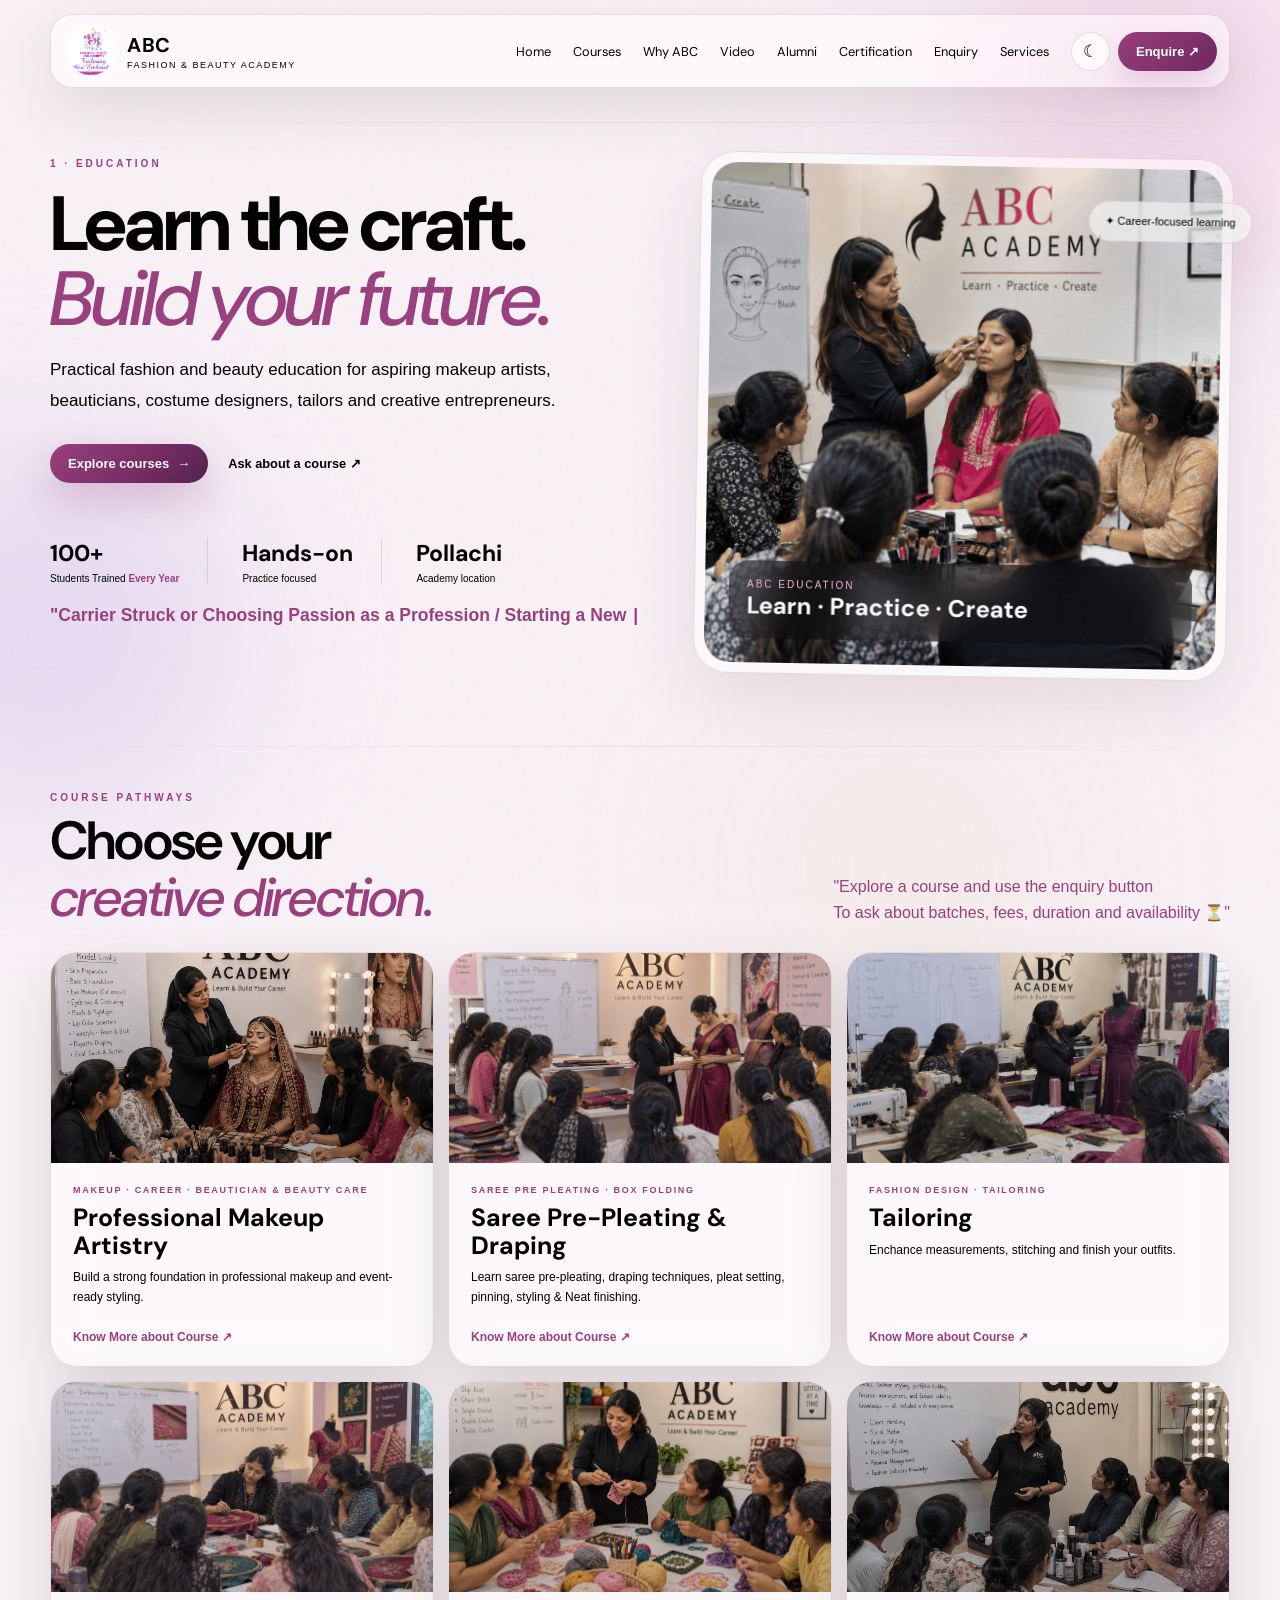
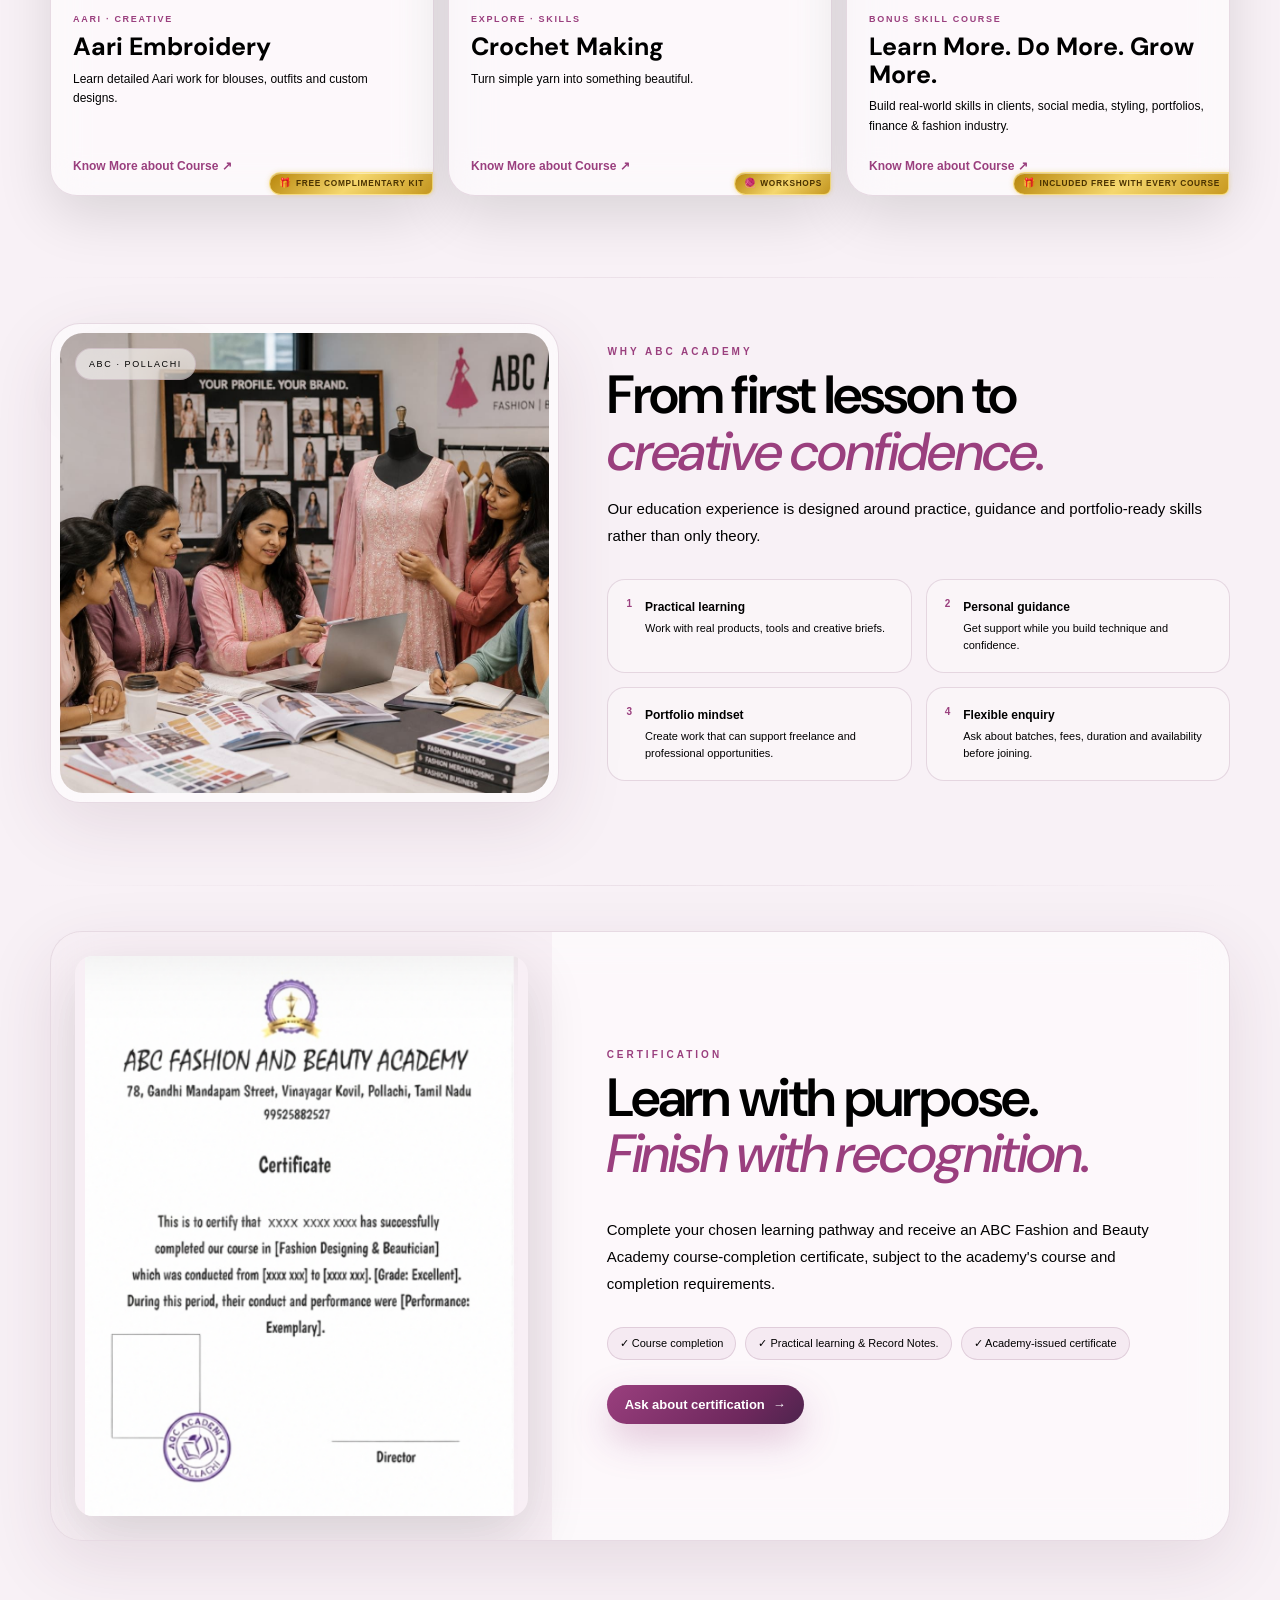
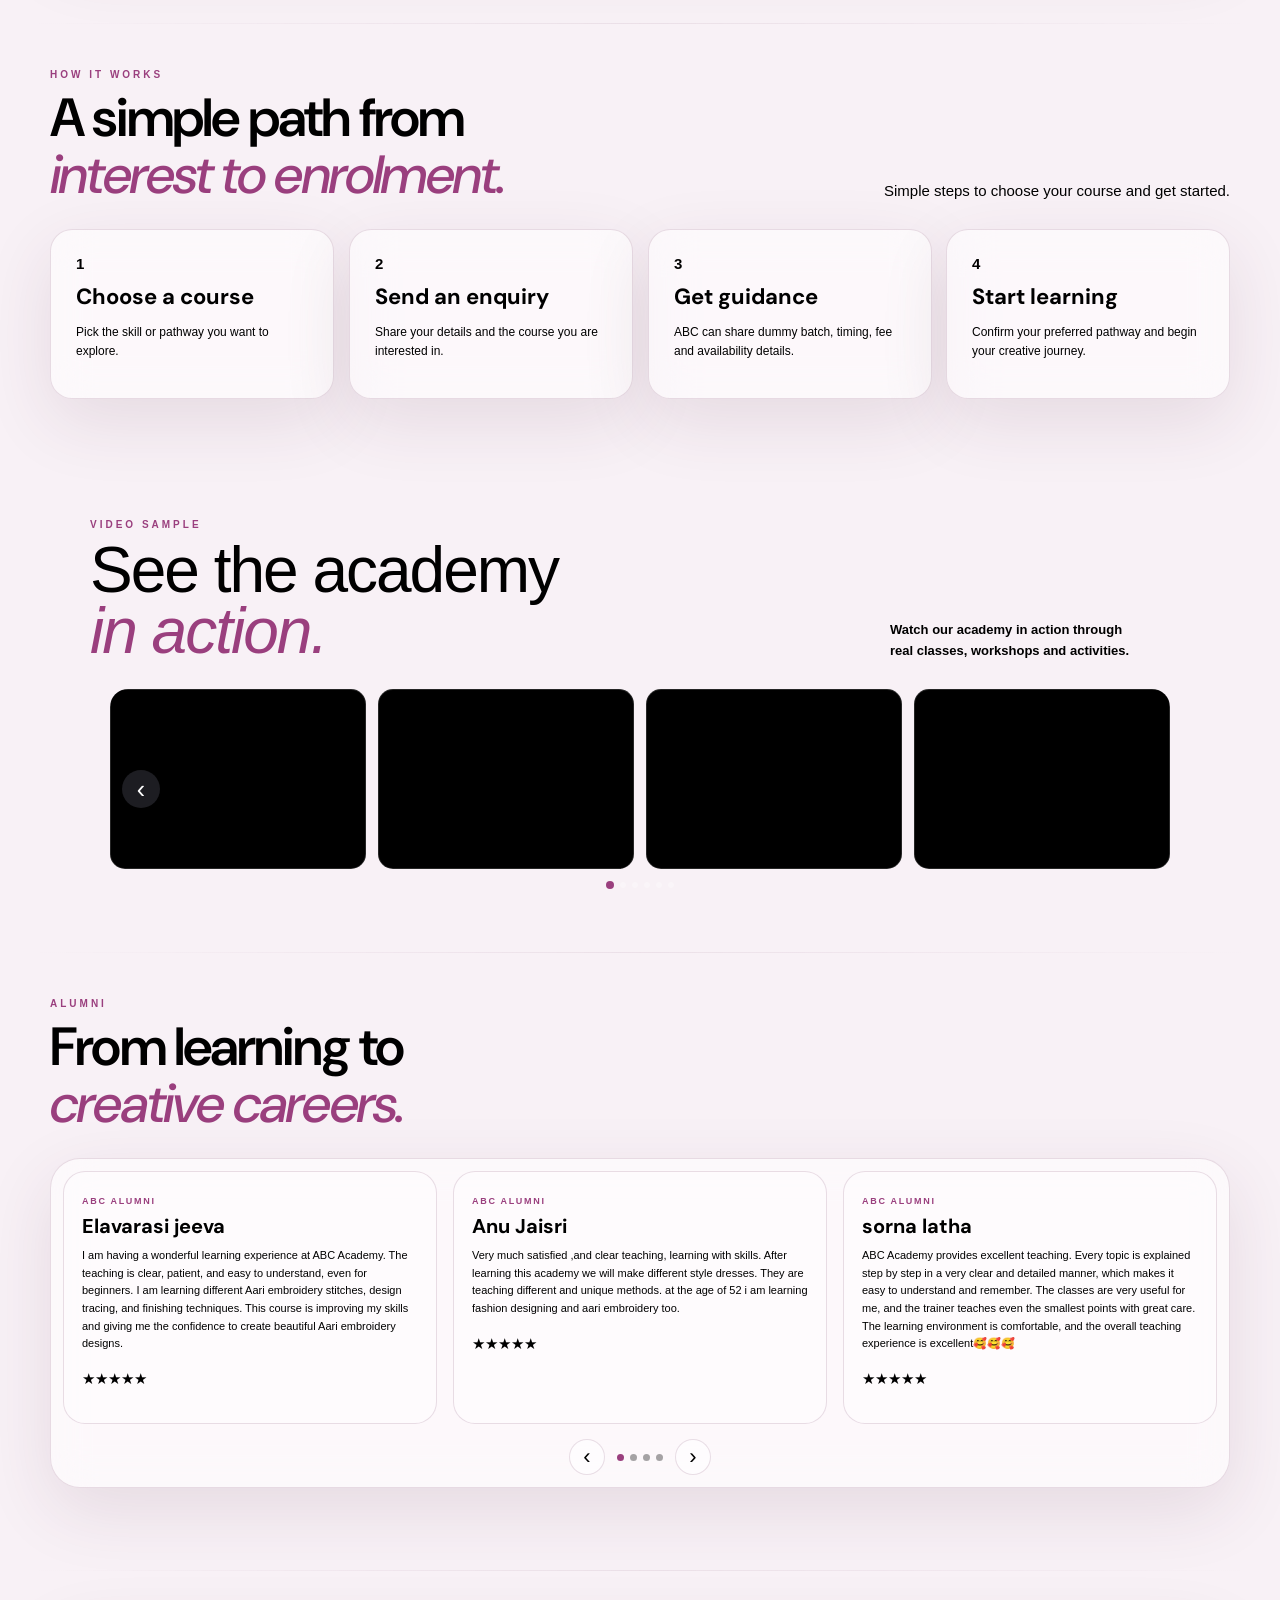
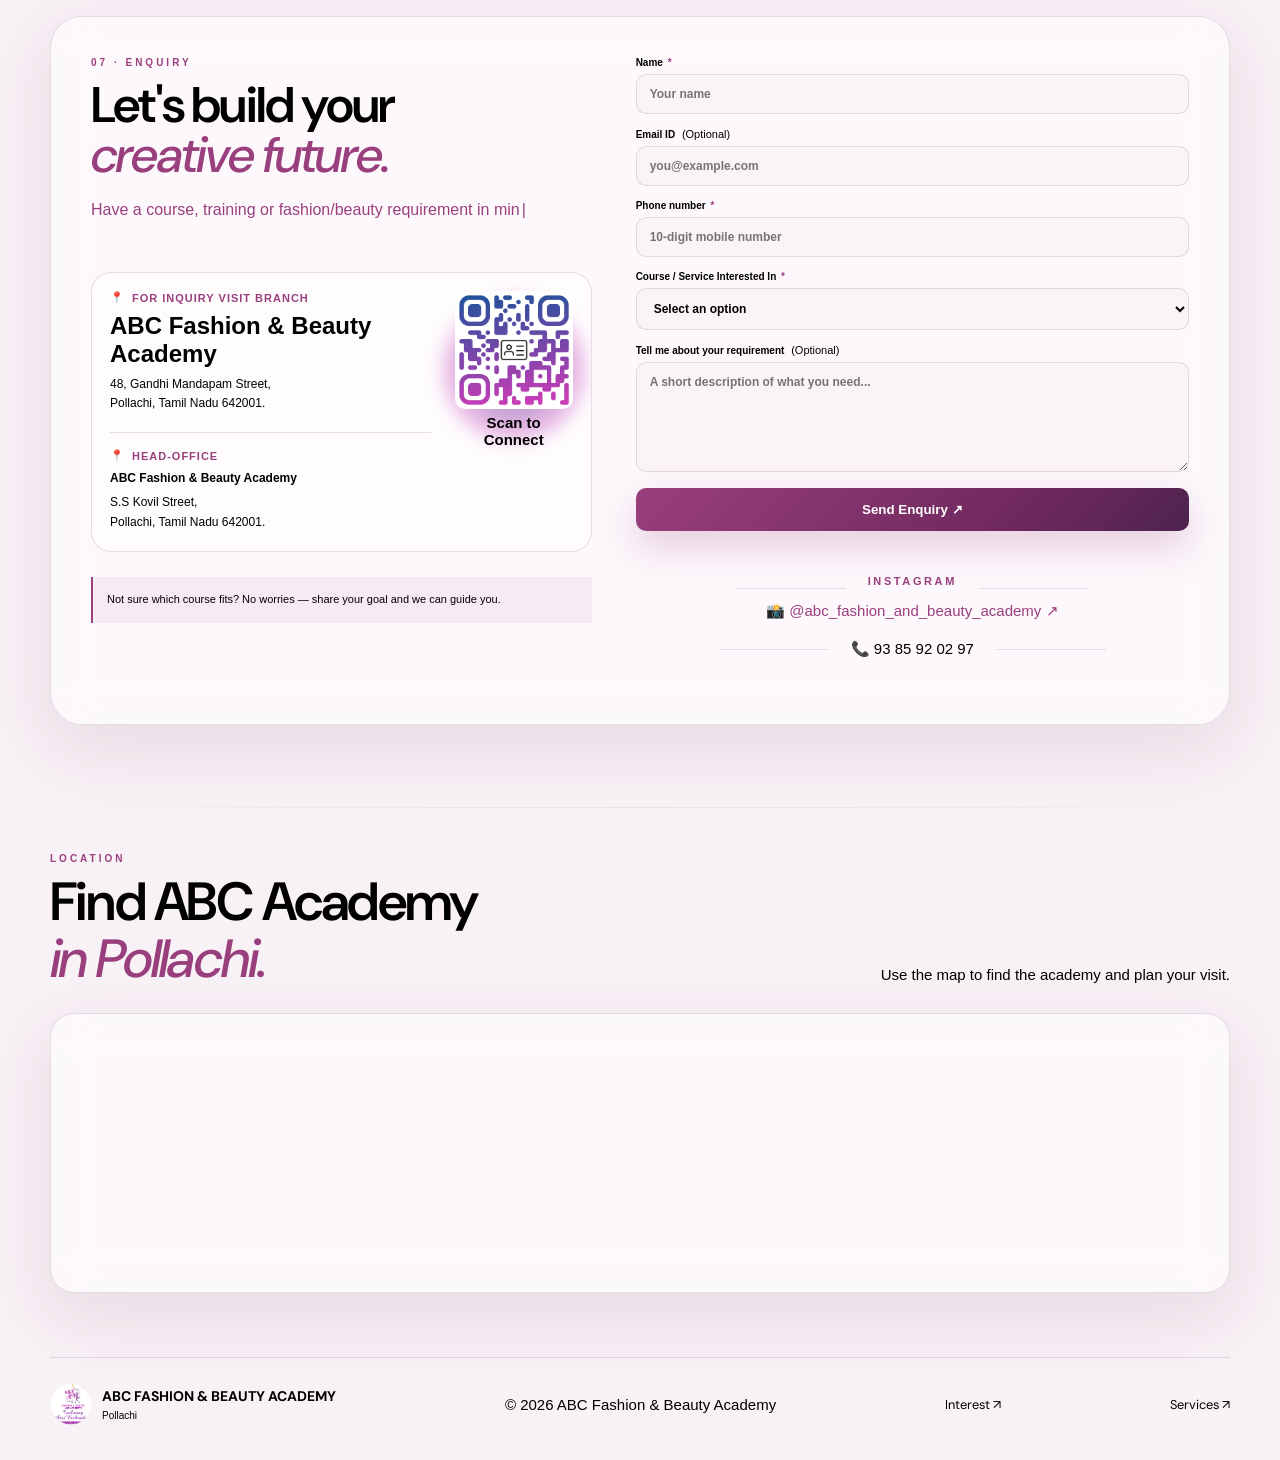
==== commit 5f9b020d: "Update education.html" ====
--- a/education.html
+++ b/education.html
@@ -553,7 +553,7 @@
                         <p>
                             Turn simple yarn into something beautiful.
                         </p>
-                        <a href="https://wa.me/919385920297?text=Hi%20ABC%20Fashion%20%26%20Beauty%20Academy%2C%20I%20would%20like%20to%20enquire%20about%20the%20course%20Beautician%20%26%20Beauty%20Care."
+                        <a href="https://wa.me/919385920297?text=Hi%20ABC%20Fashion%20%26%20Beauty%20Academy%2C%20I%20would%20like%20to%20enquire%20about%20the%20course%Crochet%20%26%20Workshops."
                             target="_blank" rel="noopener noreferrer">
                             Know More about Course ↗
                         </a>
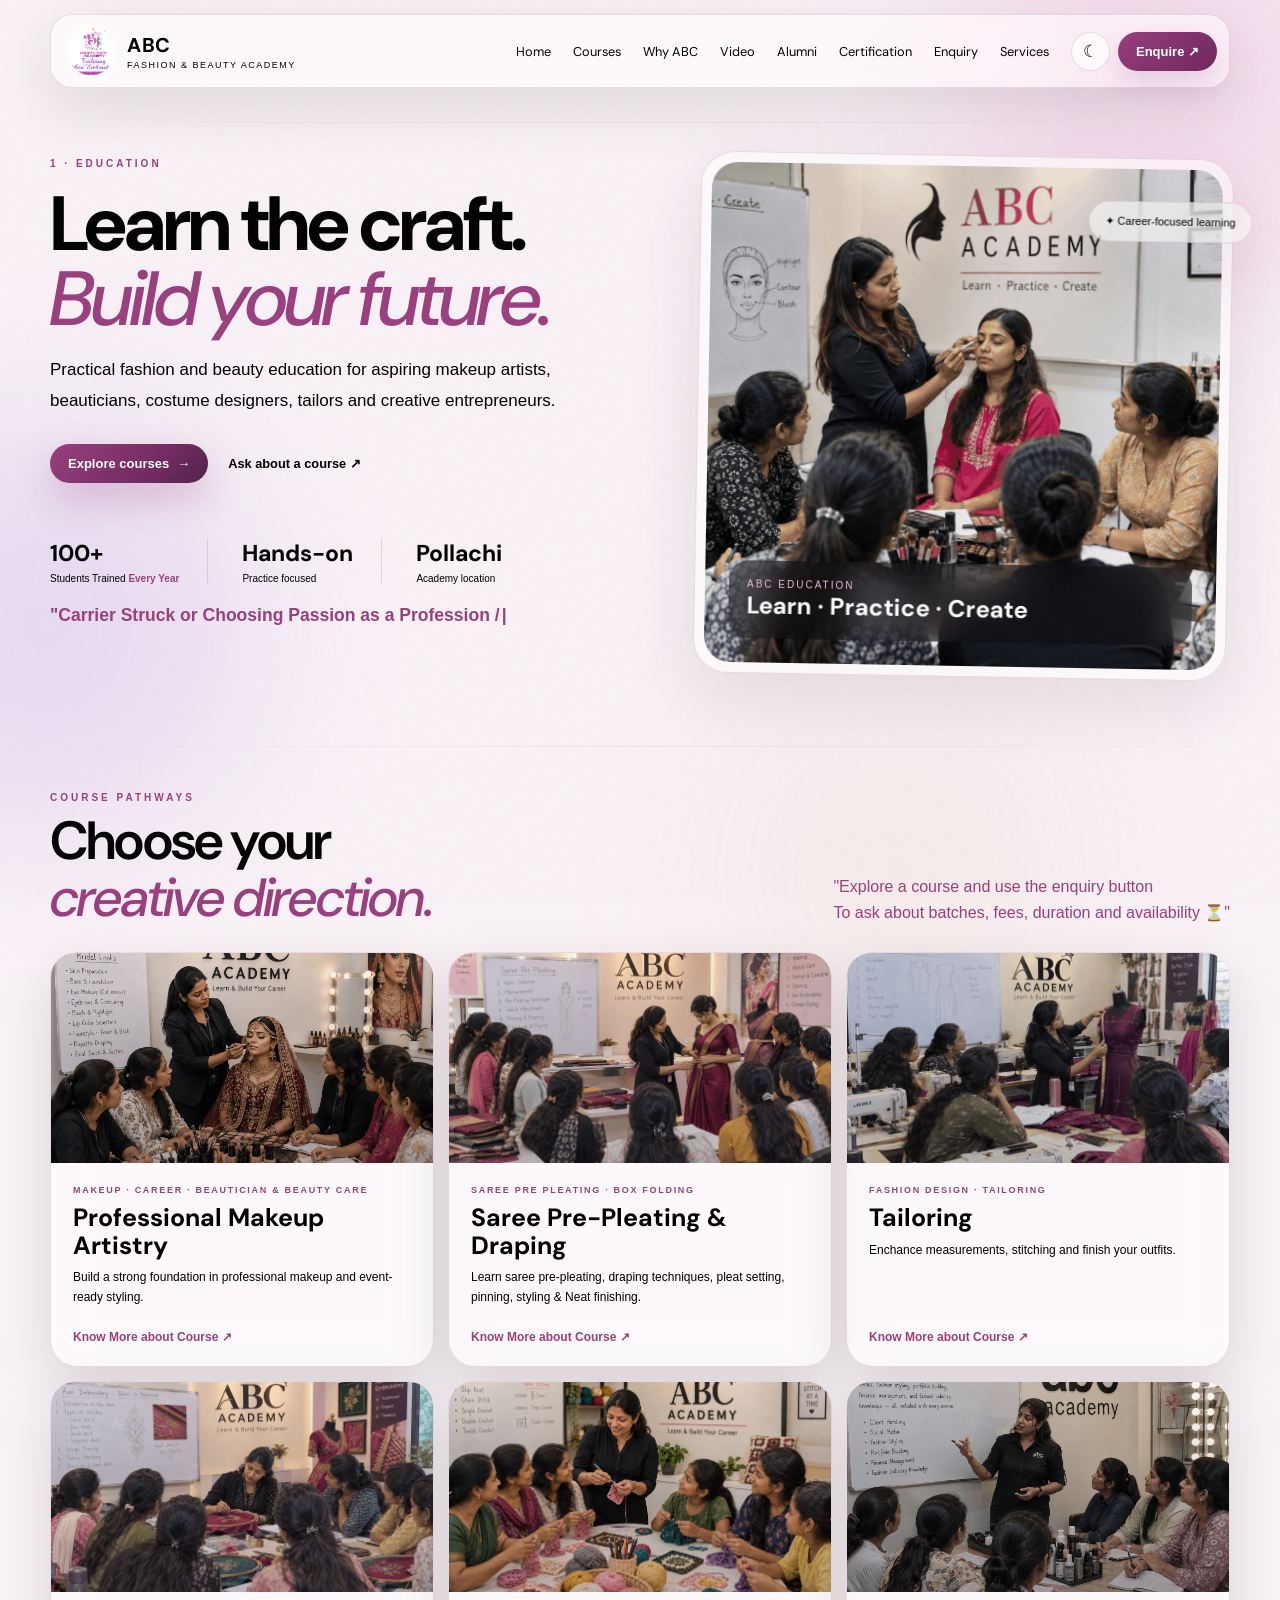
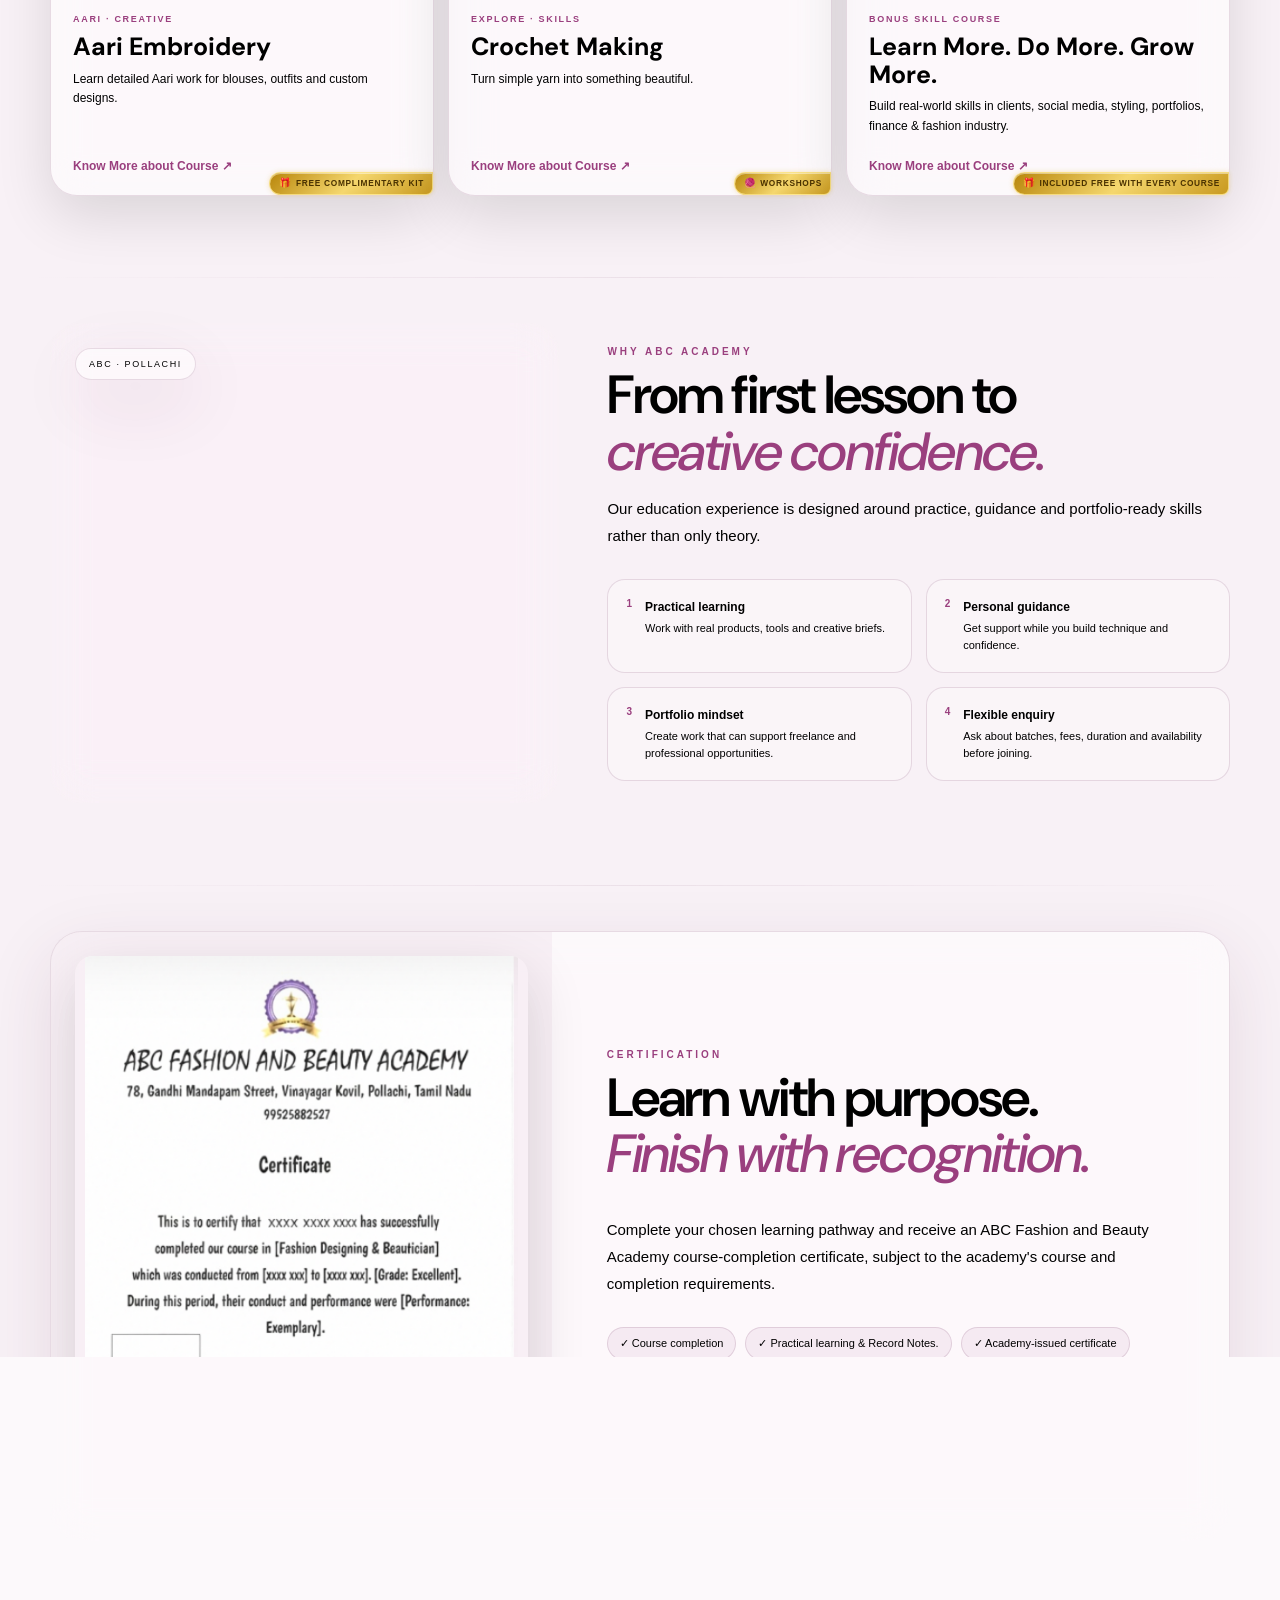
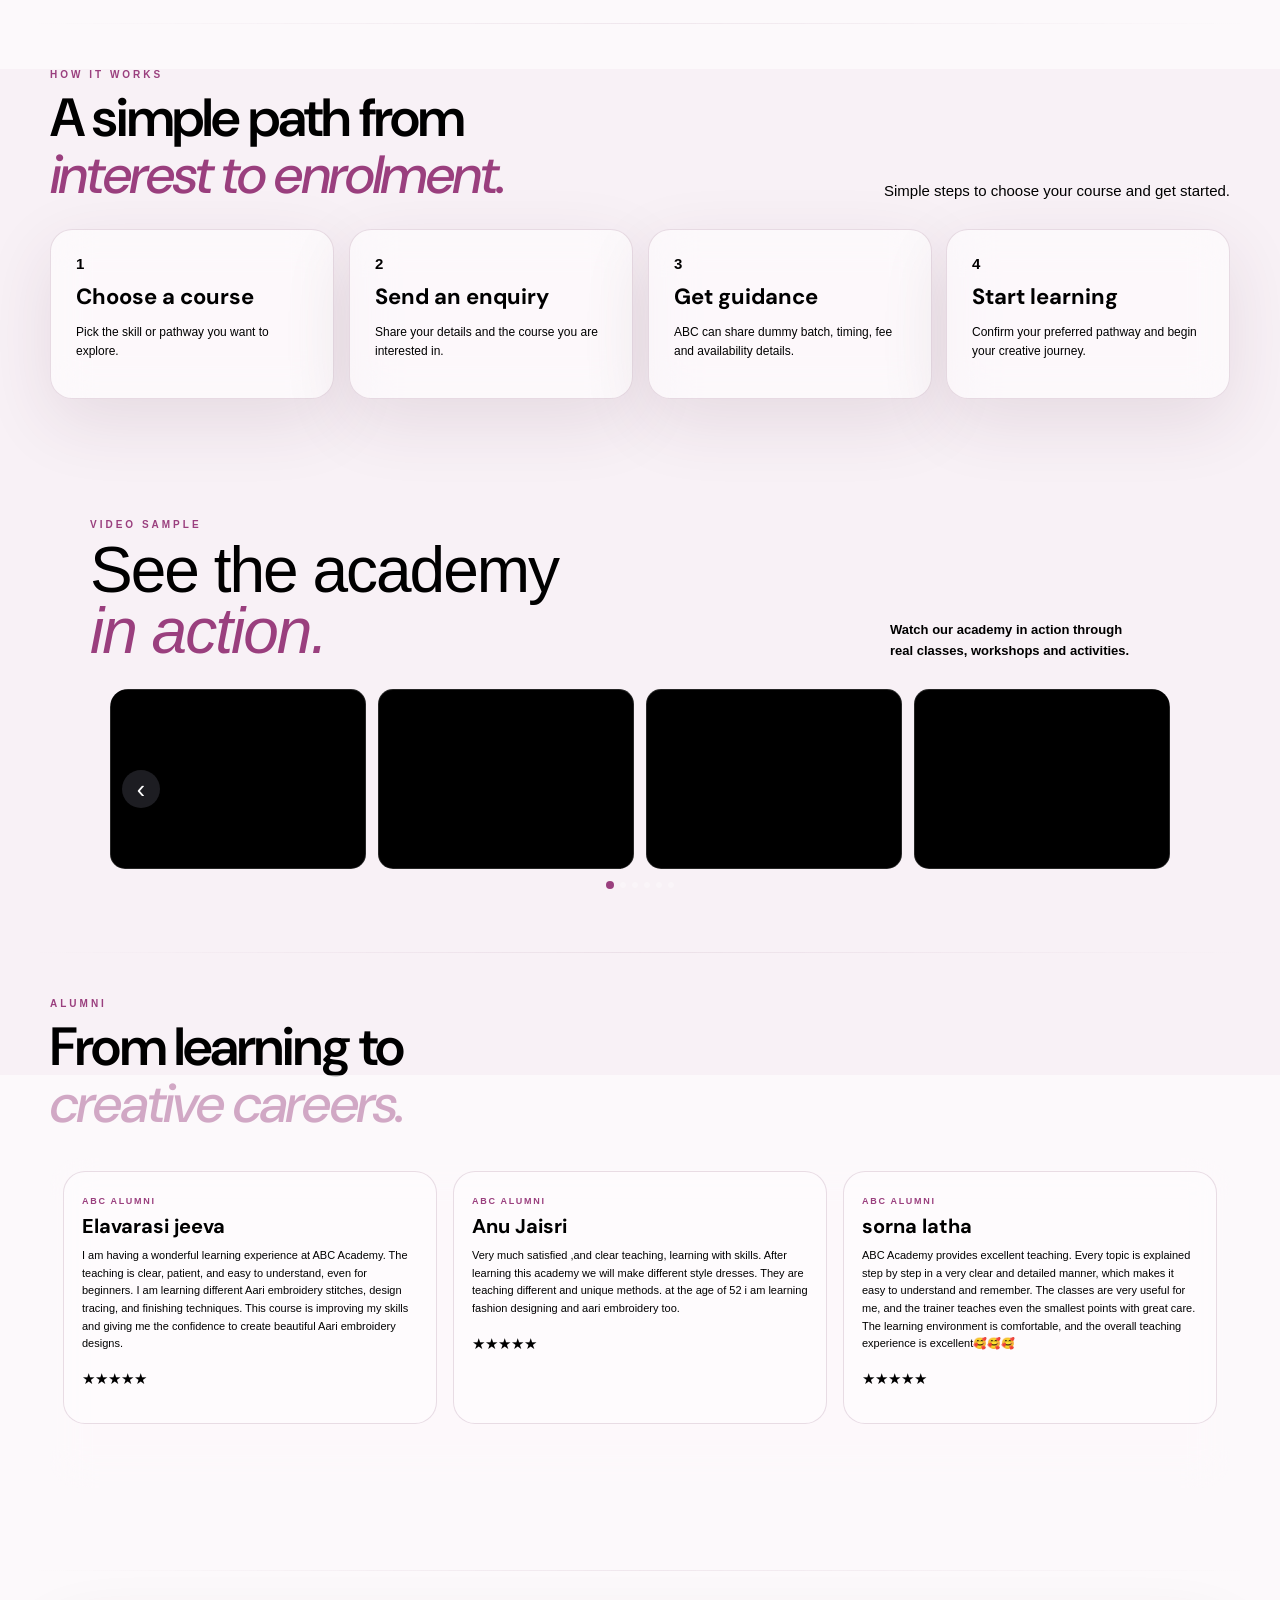
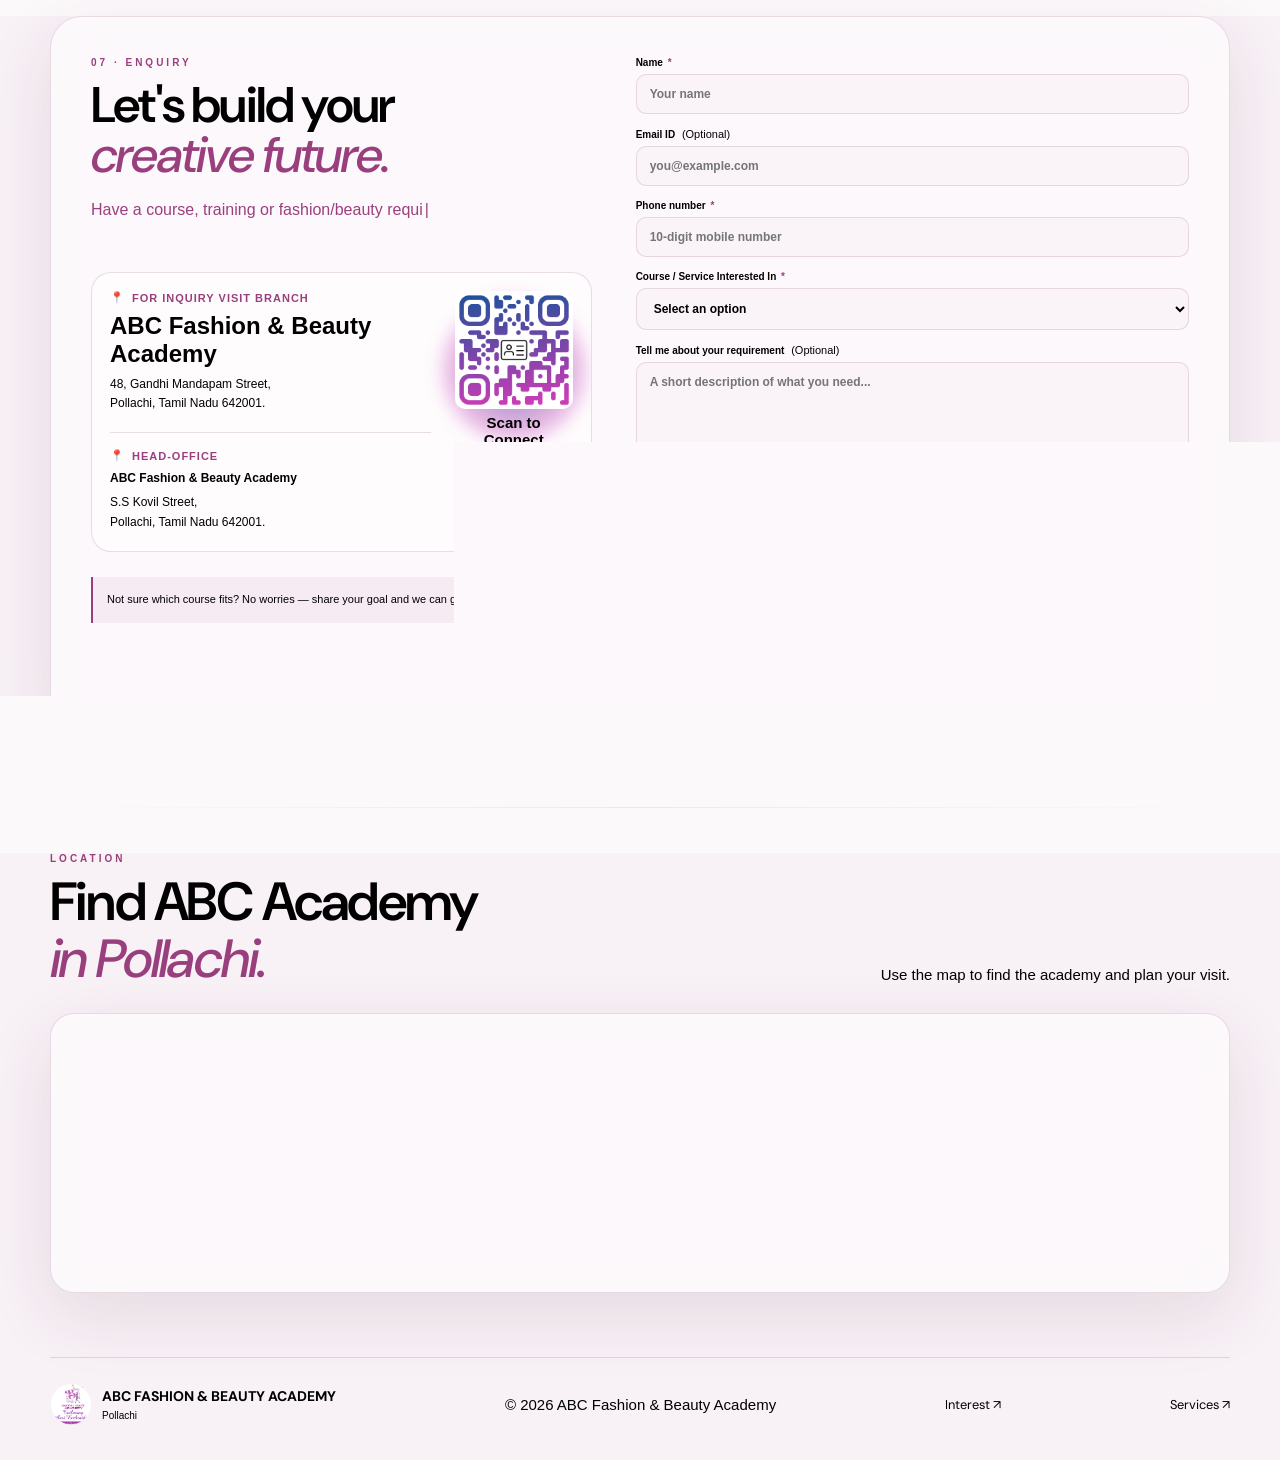
==== commit 0d385444: "Update education.html" ====
--- a/education.html
+++ b/education.html
@@ -553,7 +553,7 @@
                         <p>
                             Turn simple yarn into something beautiful.
                         </p>
-                        <a href="https://wa.me/919385920297?text=Hi%20ABC%20Fashion%20%26%20Beauty%20Academy%2C%20I%20would%20like%20to%20enquire%20about%20the%20course%Crochet%20%26%20Workshops."
+                        <a href="https://wa.me/919385920297?text=Hi%20ABC%20Fashion%20%26%20Beauty%20Academy%2C%20I%20would%20like%20to%20enquire%20about%20the%20course%20Crochet%20%26%20Workshops."
                             target="_blank" rel="noopener noreferrer">
                             Know More about Course ↗
                         </a>
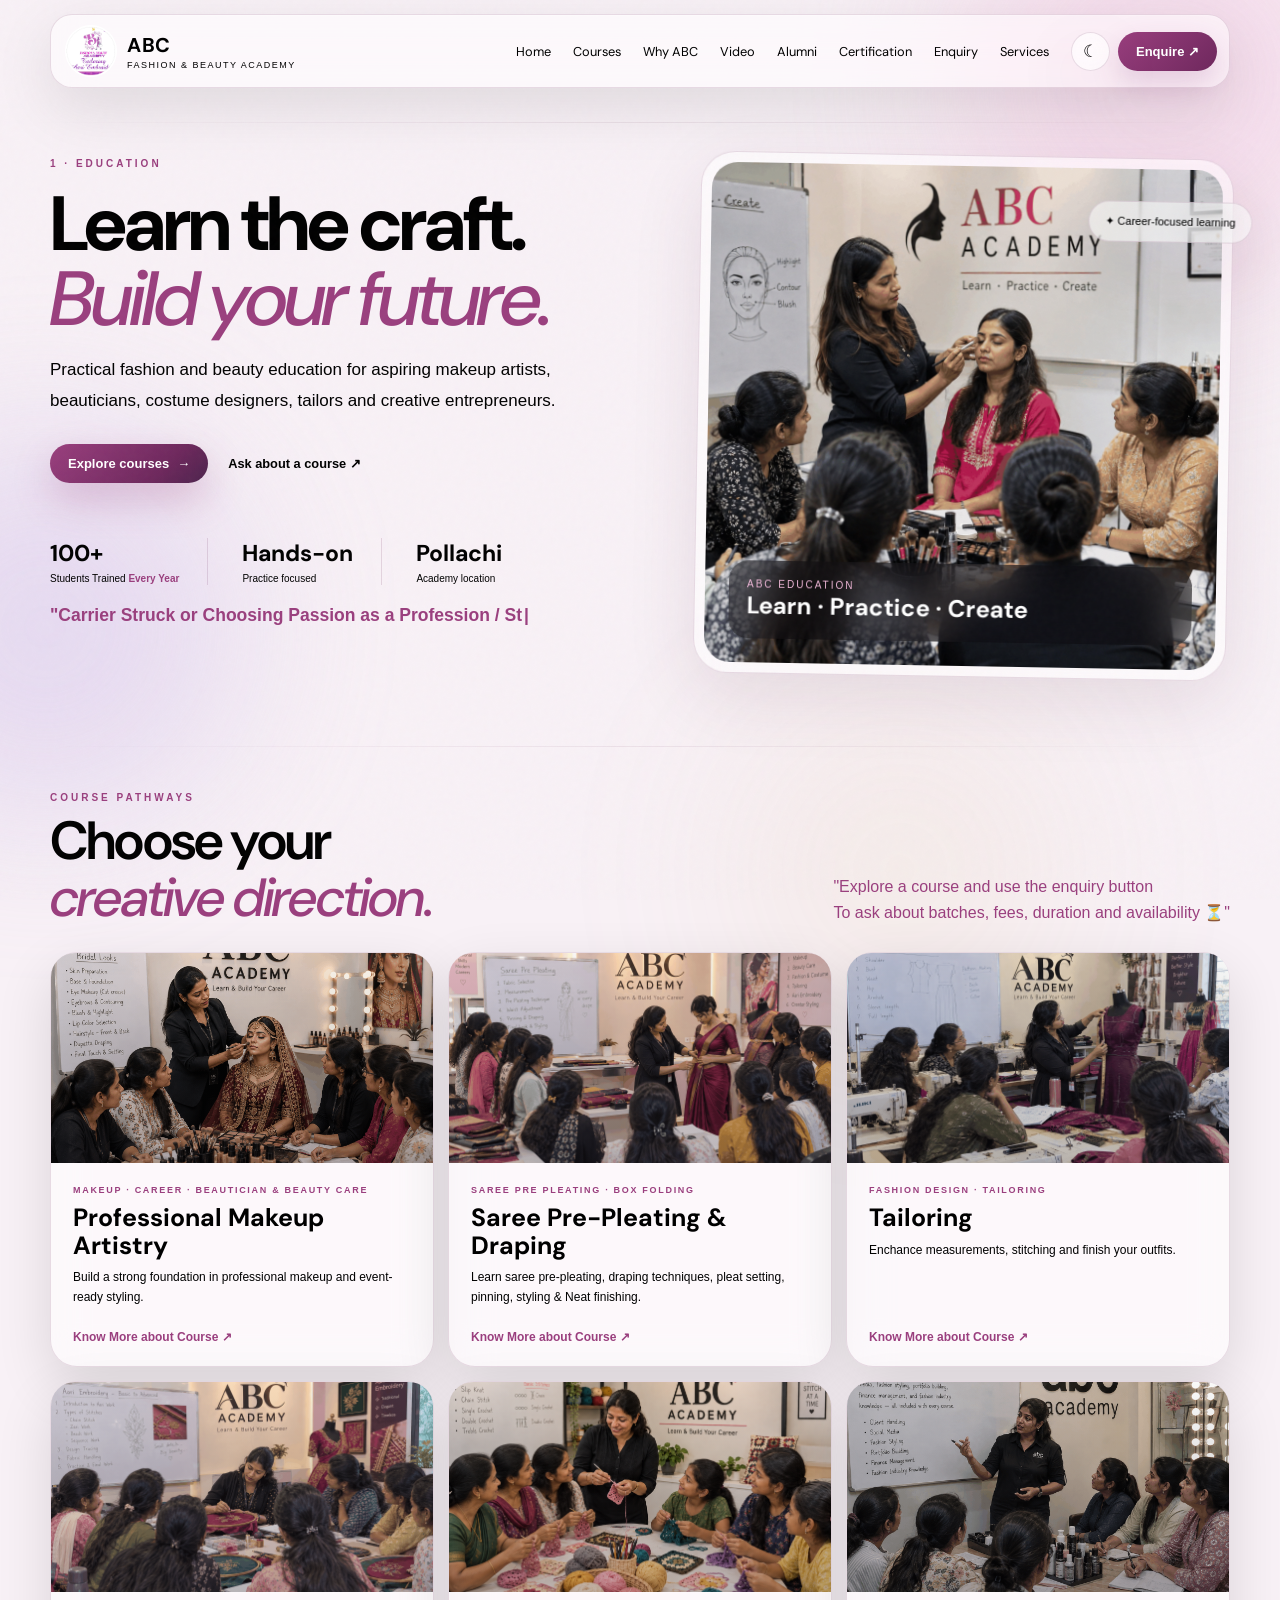
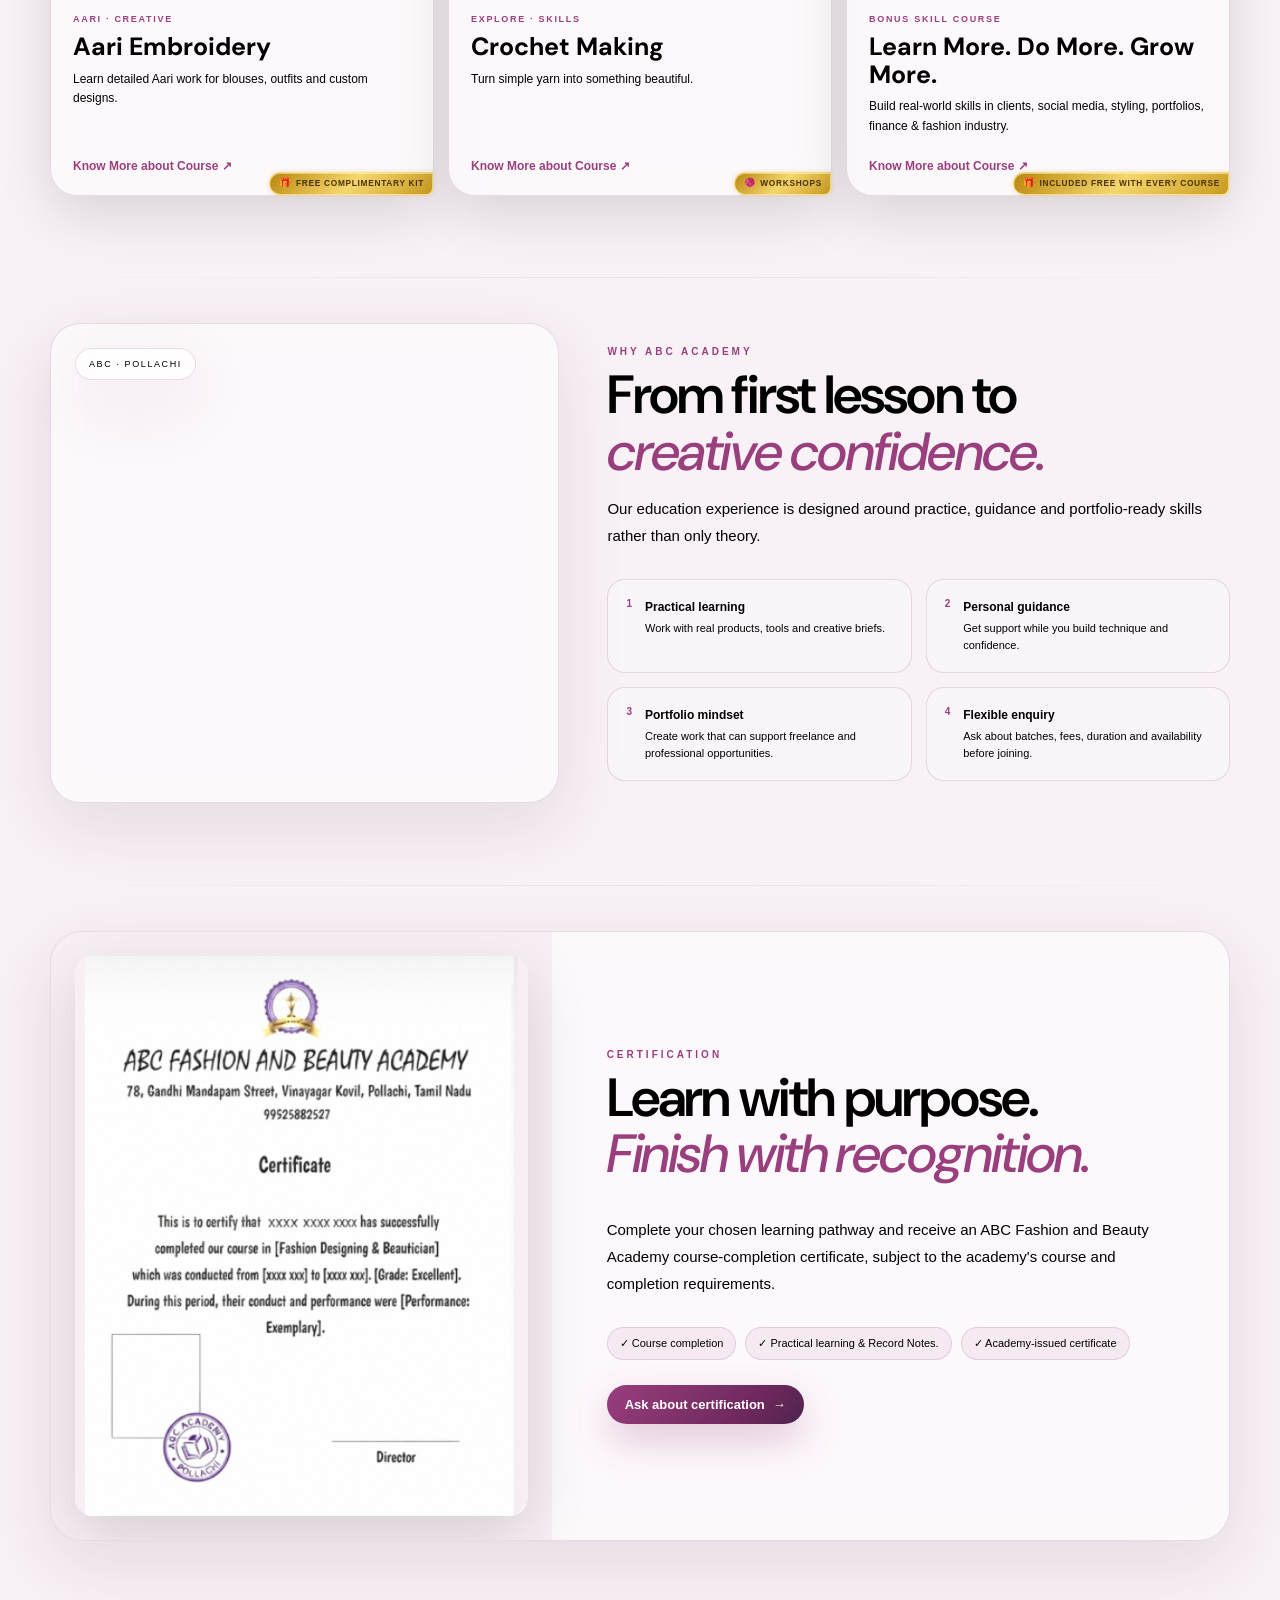
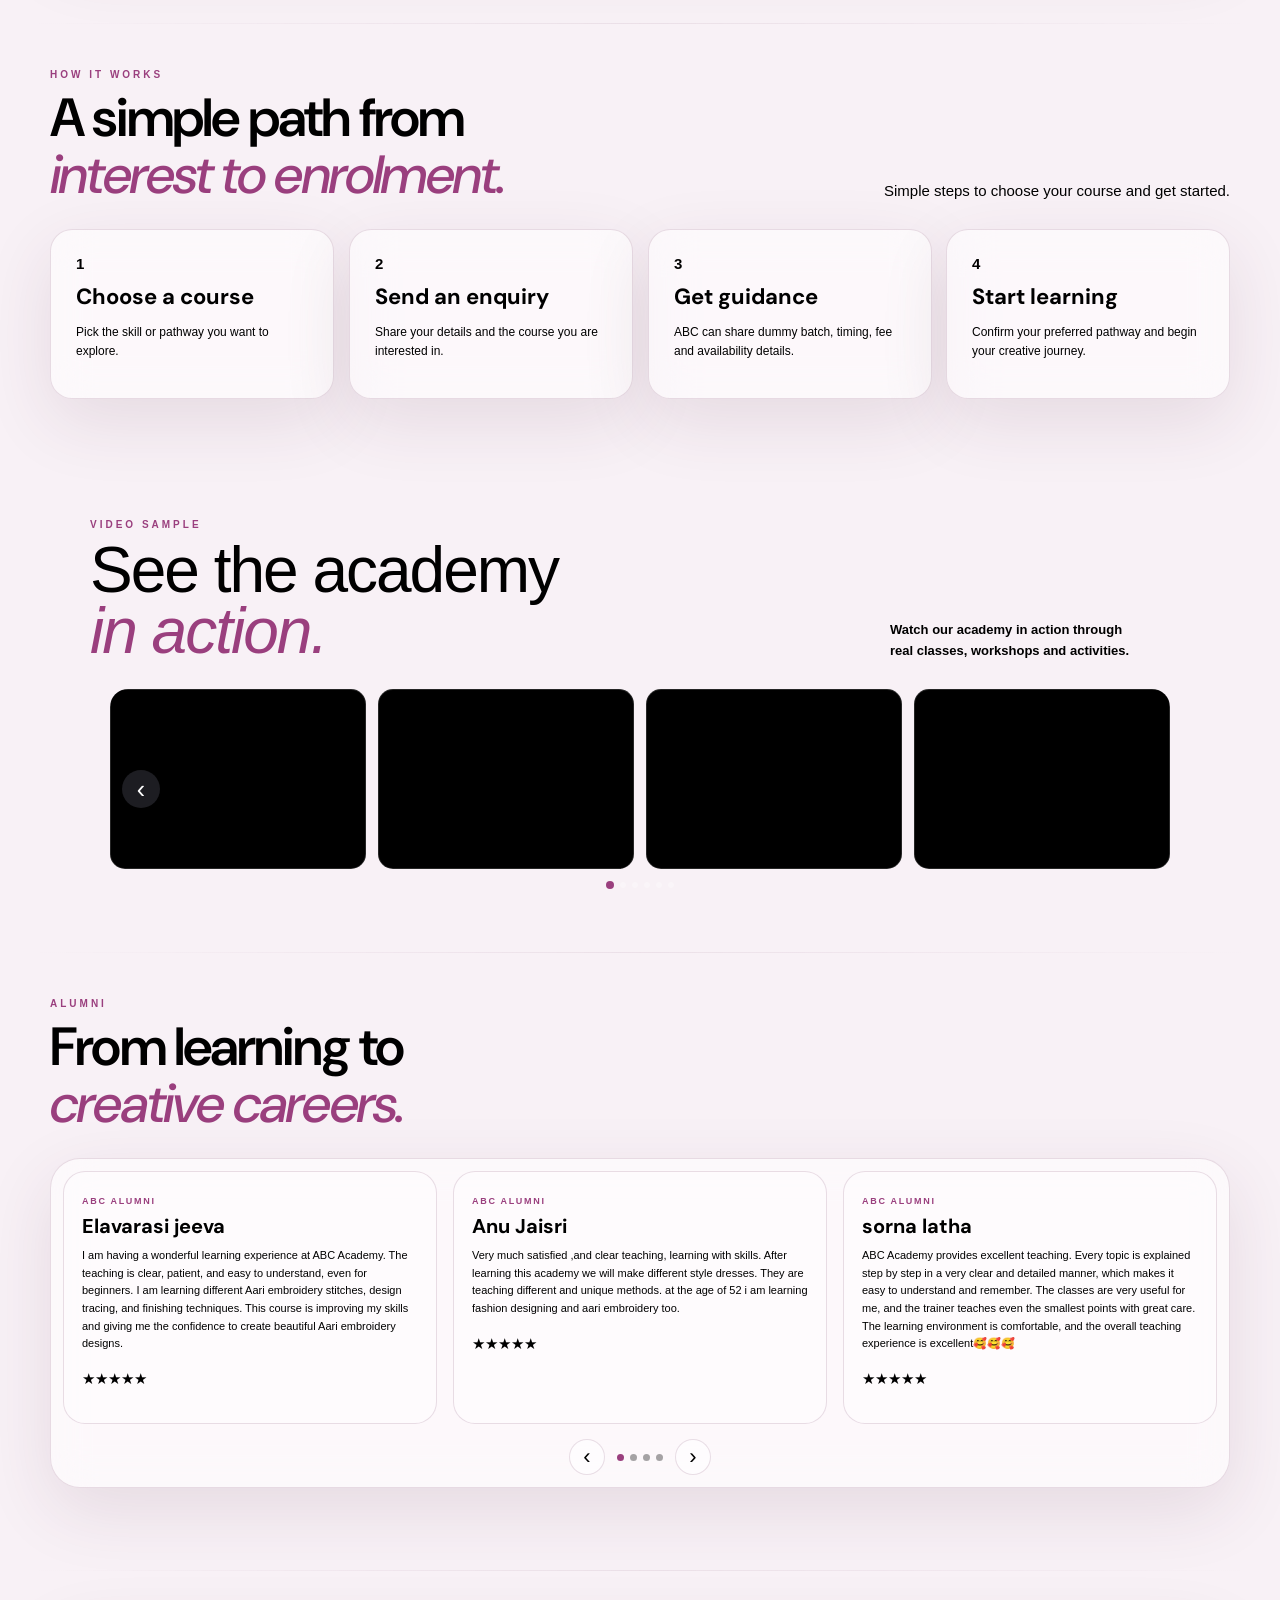
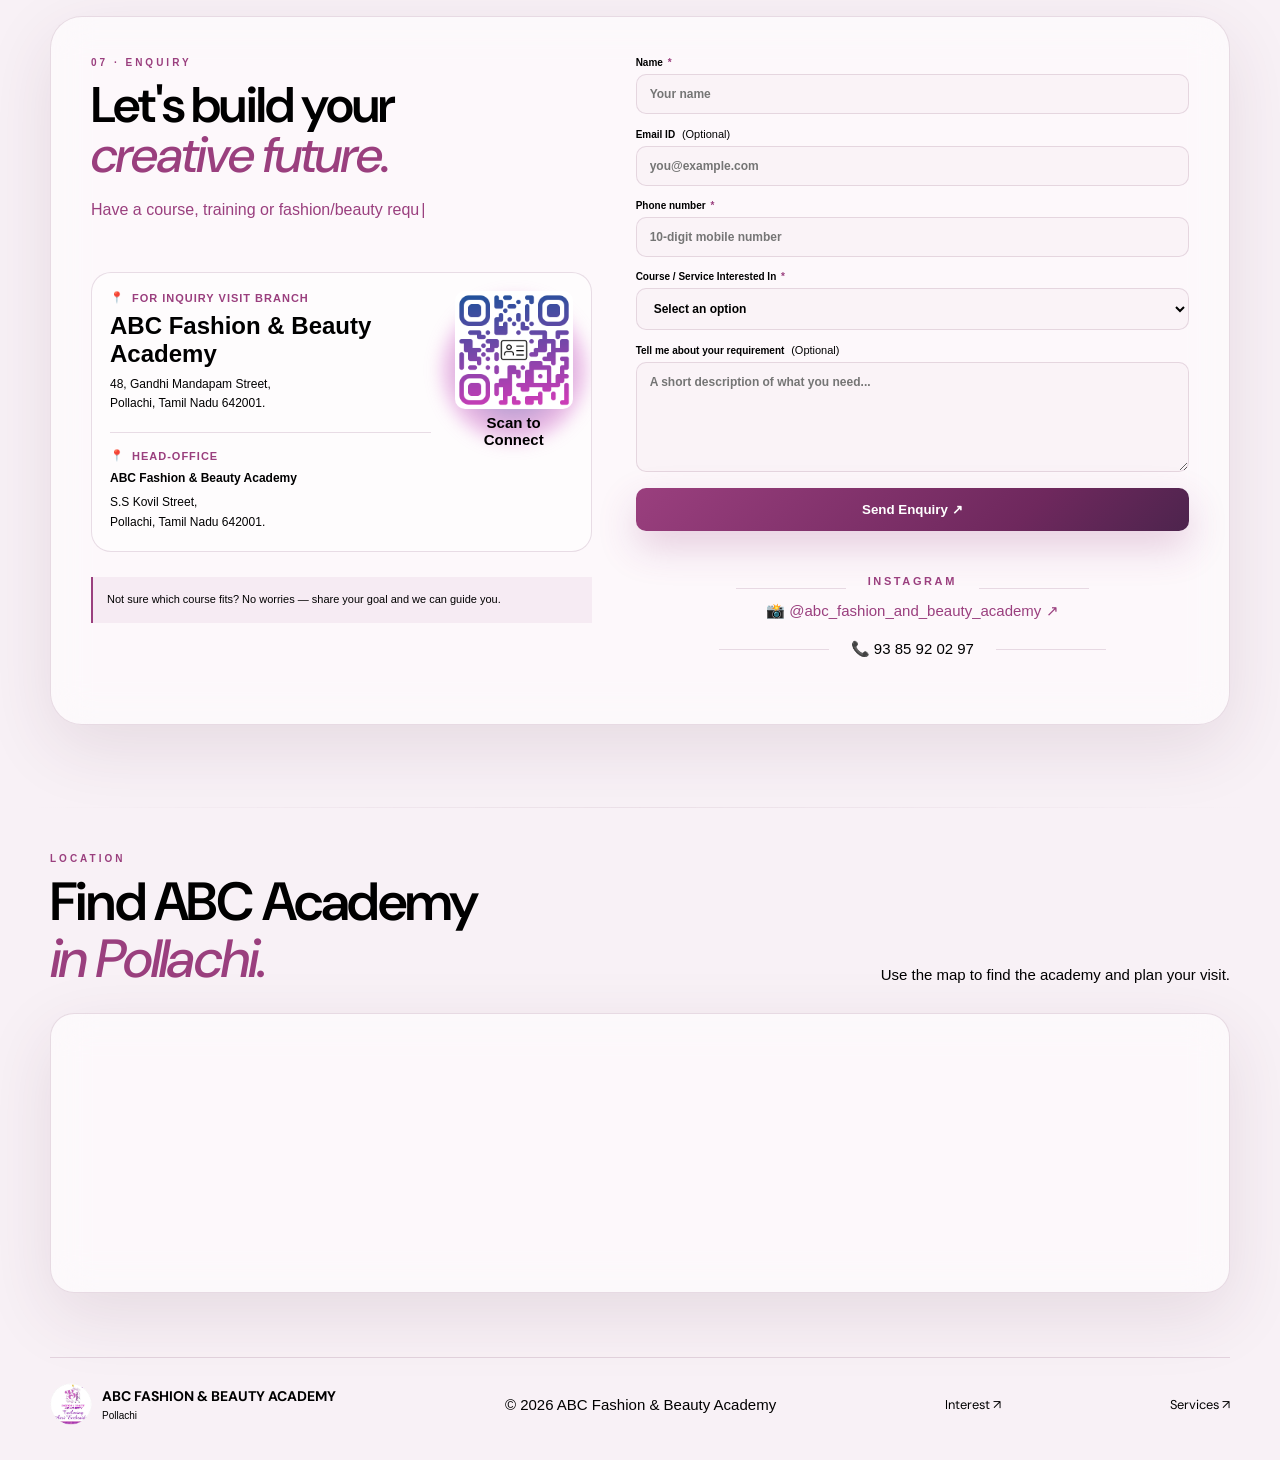
==== commit f28de9bb: "Update education.html" ====
--- a/education.html
+++ b/education.html
@@ -842,7 +842,7 @@
                         <div class="video-card">
                             <video autoplay muted loop playsinline preload="auto">
                                 <source
-                                    src="https://ik.imagekit.io/qbz0qge1pjx/Videos/VID-20260919-WA0012_3SoU1b9w5.mp4"
+                                    src="https://ik.imagekit.io/qbz0qge1pjx/Videos/Student%20Record_Z7XaYMbmO.mp4"
                                     type="video/mp4">
                             </video>
                         </div>
@@ -889,6 +889,11 @@
                                         type="video/mp4">
                                 </video>
                             </div>
+                            <video autoplay muted loop playsinline preload="auto">
+                                <source
+                                    src="https://ik.imagekit.io/qbz0qge1pjx/Videos/VID-20260919-WA0012_3SoU1b9w5.mp4"
+                                    type="video/mp4">
+                            </video>
 
                             <div class="video-card">
                                 <video autoplay muted loop playsinline preload="auto">
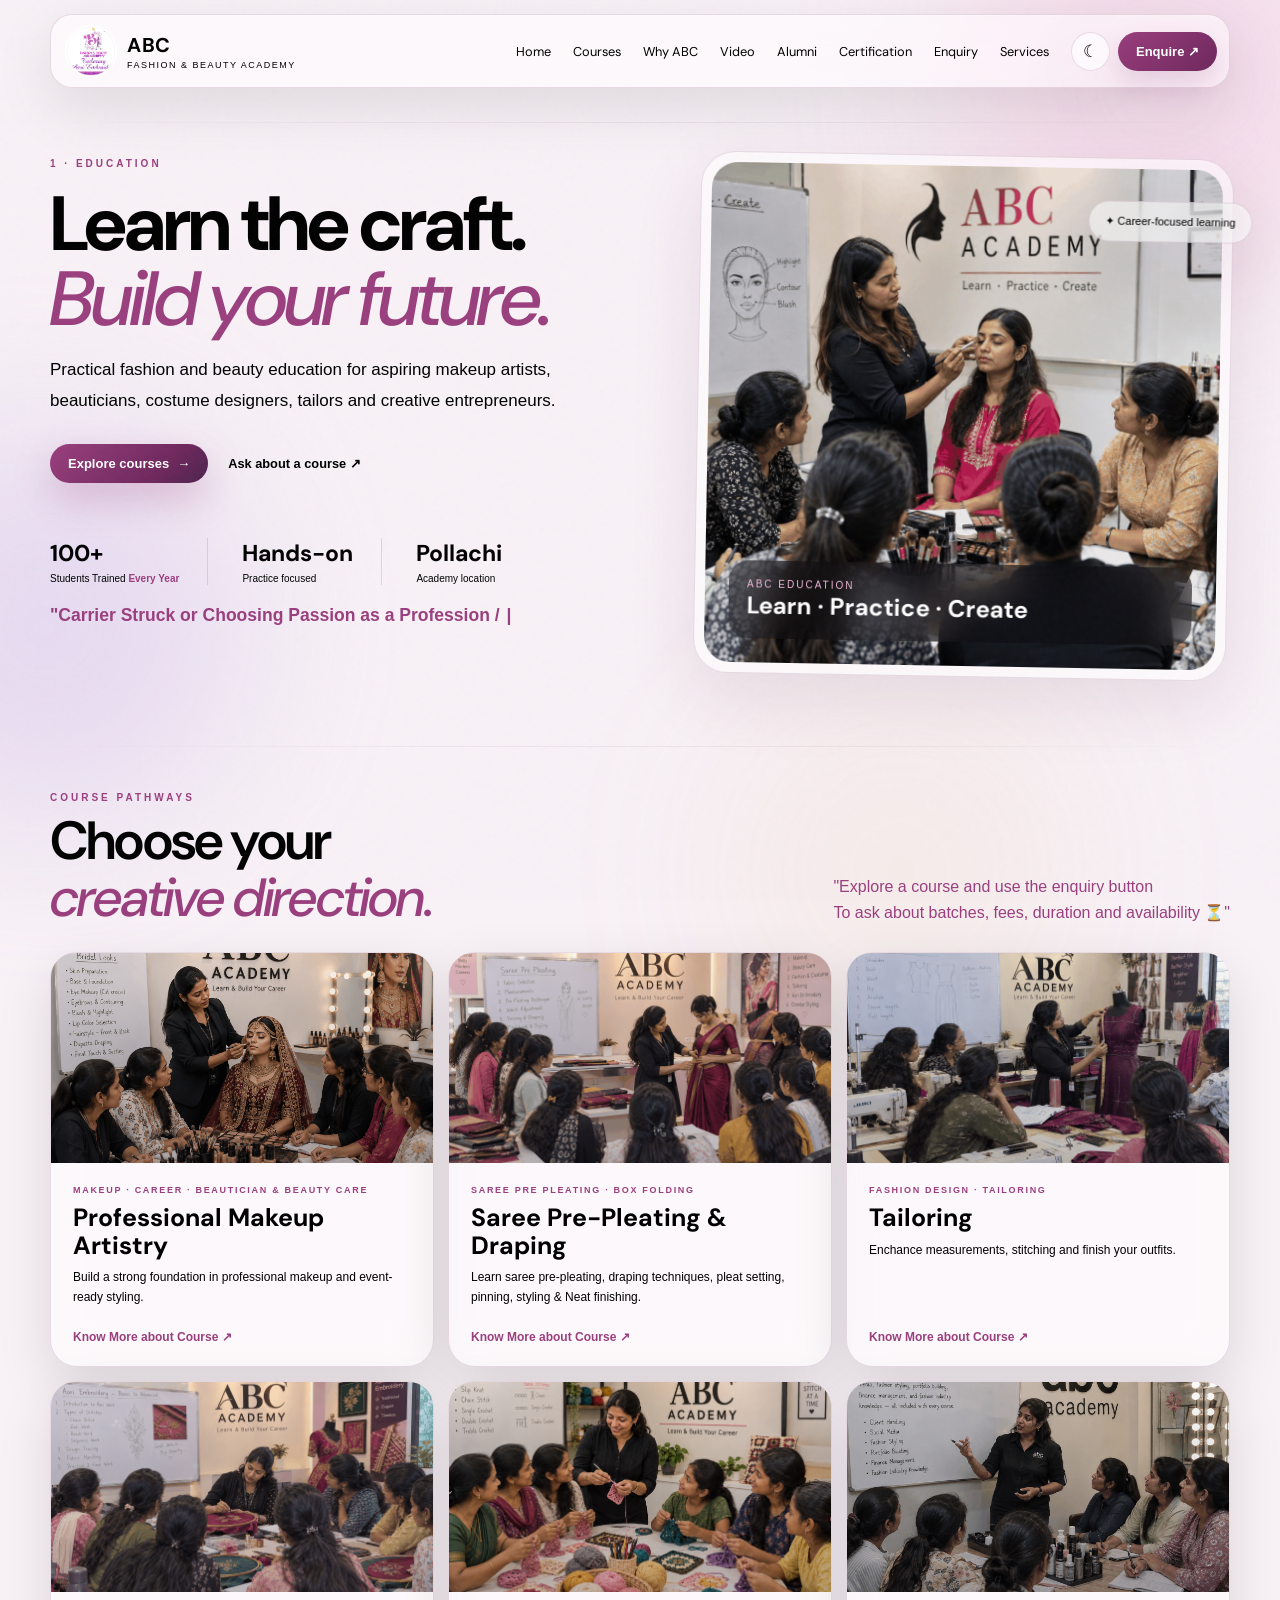
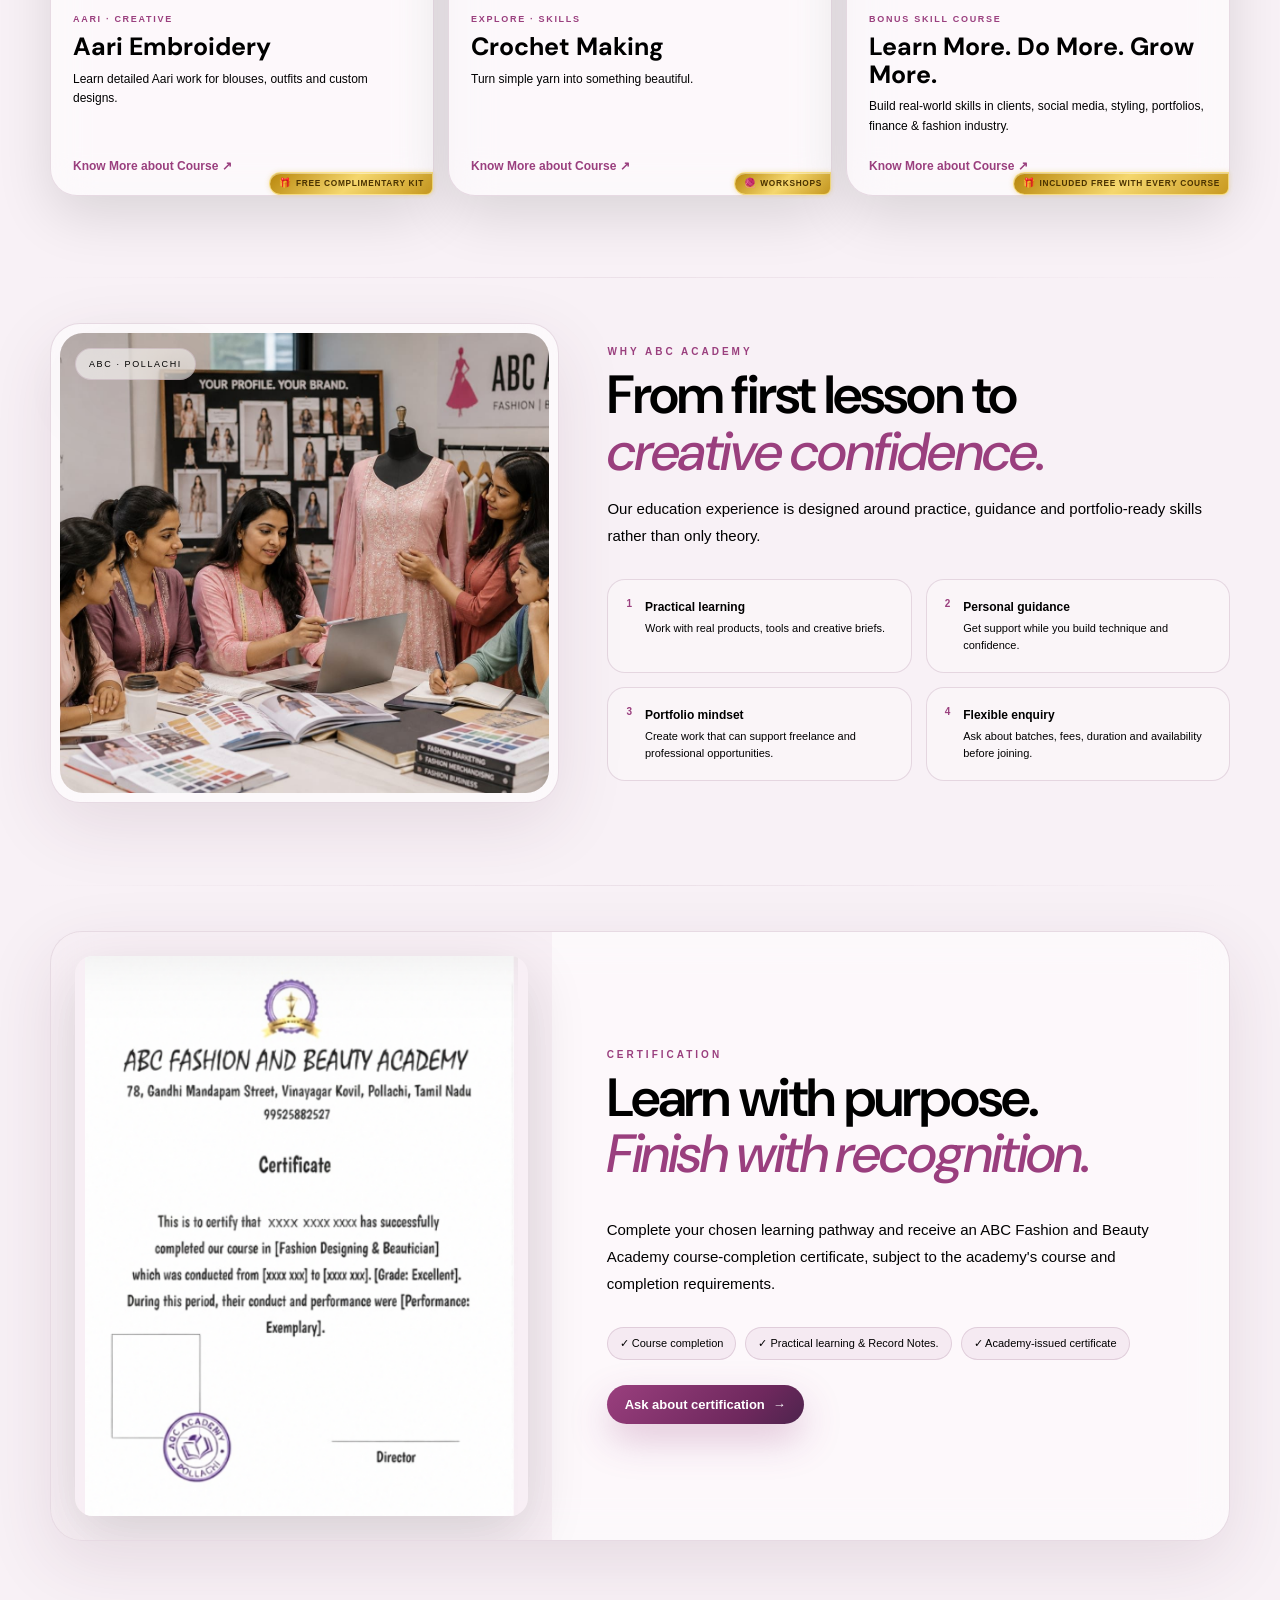
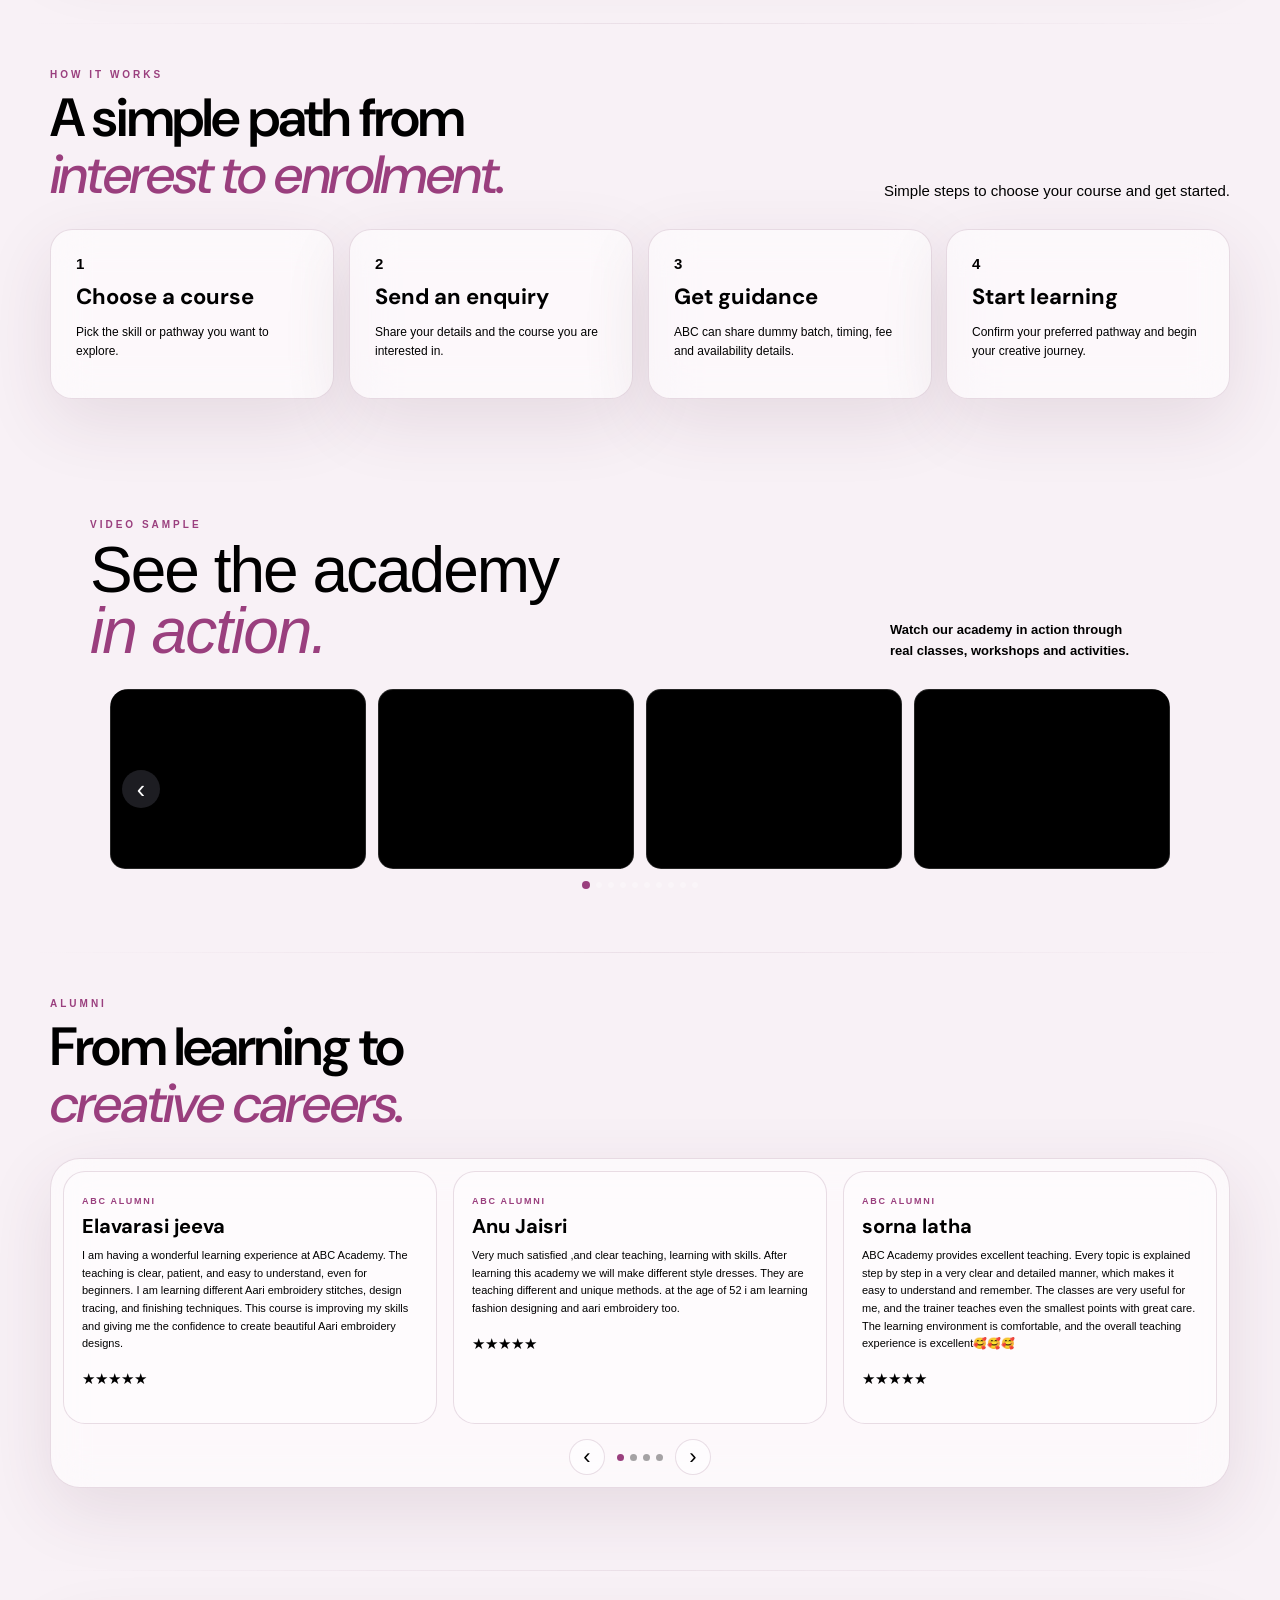
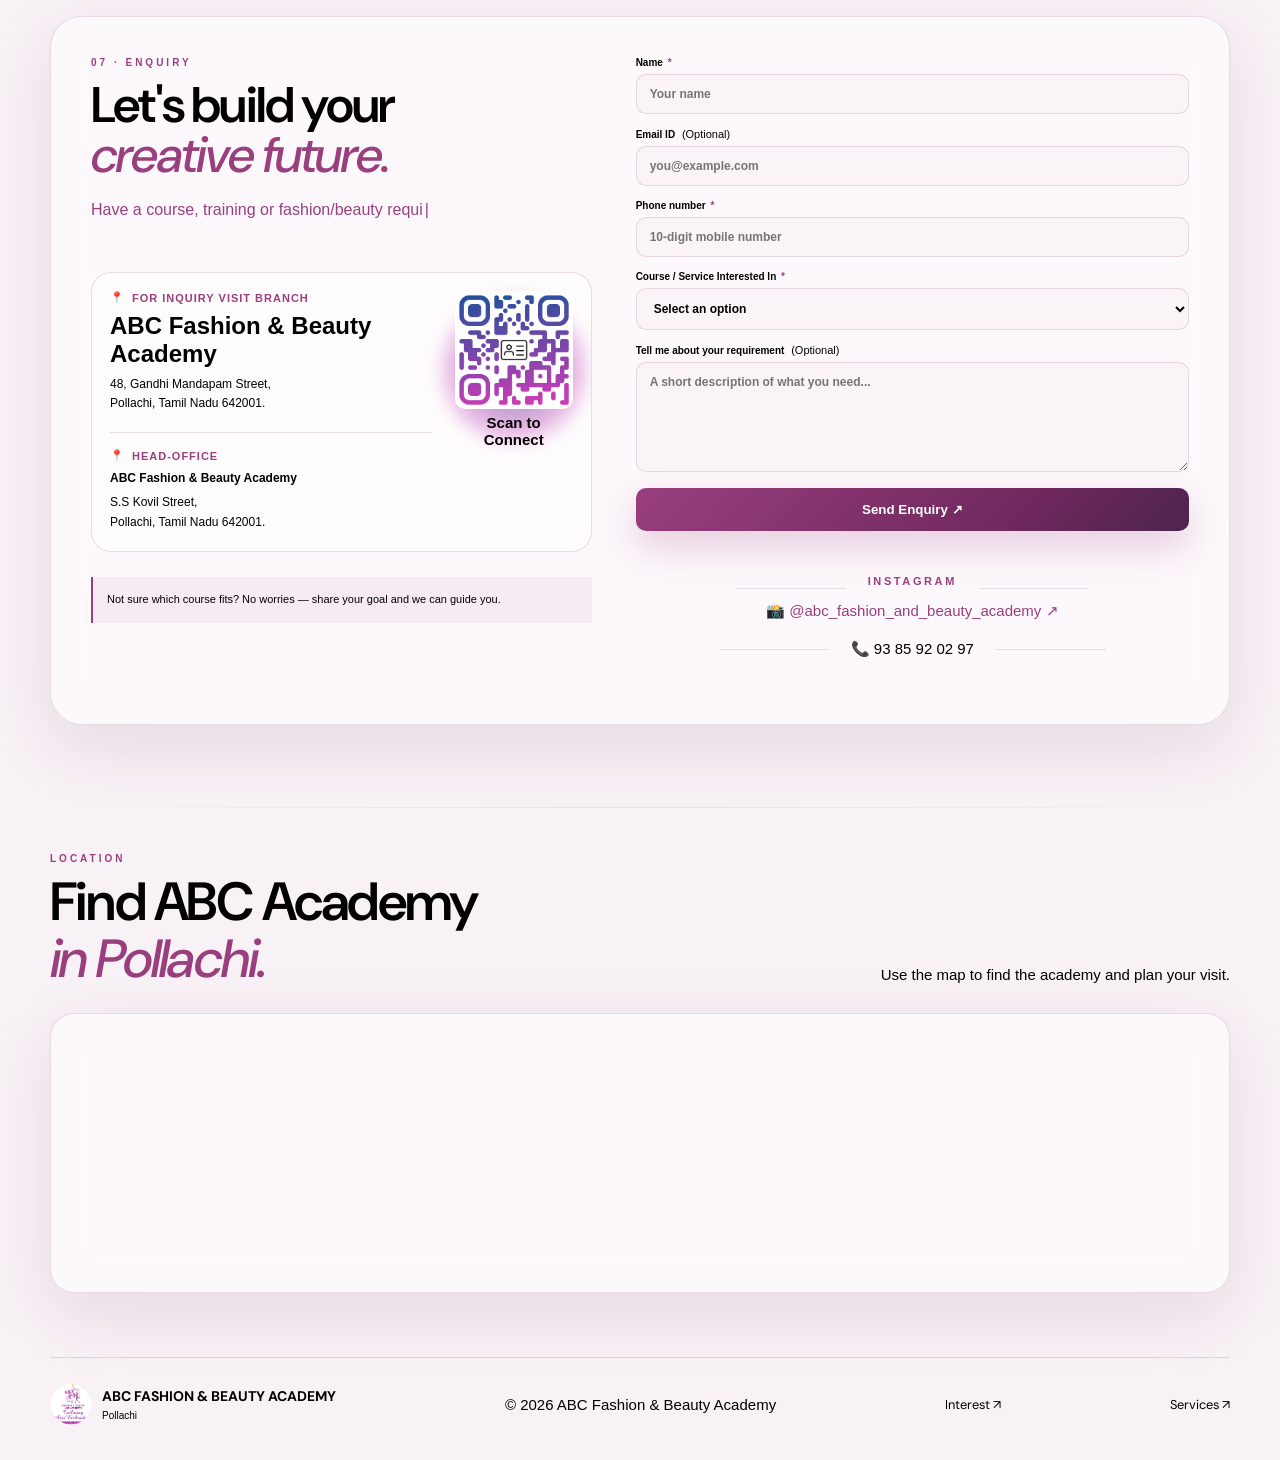
==== commit f8ca4819: "Update education.html" ====
--- a/education.html
+++ b/education.html
@@ -909,6 +909,37 @@
                                         type="video/mp4">
                                 </video>
                             </div>
+
+                            <div class="video-card">
+                                <video autoplay muted loop playsinline preload="auto">
+                                    <source
+                                        src="https://ik.imagekit.io/qbz0qge1pjx/Videos/MicrosoftTeams-video__yW7oiwdc.mp4"
+                                        type="video/mp4">
+                                </video>
+                            </div>
+
+                            <div class="video-card">
+                                <video autoplay muted loop playsinline preload="auto">
+                                    <source
+                                        src="https://ik.imagekit.io/qbz0qge1pjx/Videos/MicrosoftTeams-video%20(1)_ED8QLBAGR.mp4"
+                                        type="video/mp4">
+                                </video>
+                            </div>
+
+                            <div class="video-card">
+                                <video autoplay muted loop playsinline preload="auto">
+                                    <source
+                                        src="https://ik.imagekit.io/qbz0qge1pjx/Videos/MicrosoftTeams-video%20(2)_AEoTMiWYH.mp4"
+                                        type="video/mp4">
+                                </video>
+                            </div>
+                            <div class="video-card">
+                                <video autoplay muted loop playsinline preload="auto">
+                                    <source
+                                        src="https://ik.imagekit.io/qbz0qge1pjx/Videos/MicrosoftTeams-video%20(3)_yDsgHtk5UK.mp4"
+                                        type="video/mp4">
+                                </video>
+                            </div>
                         </div>
                         <button class="video-arrow video-next" aria-label="Next">
                             ›
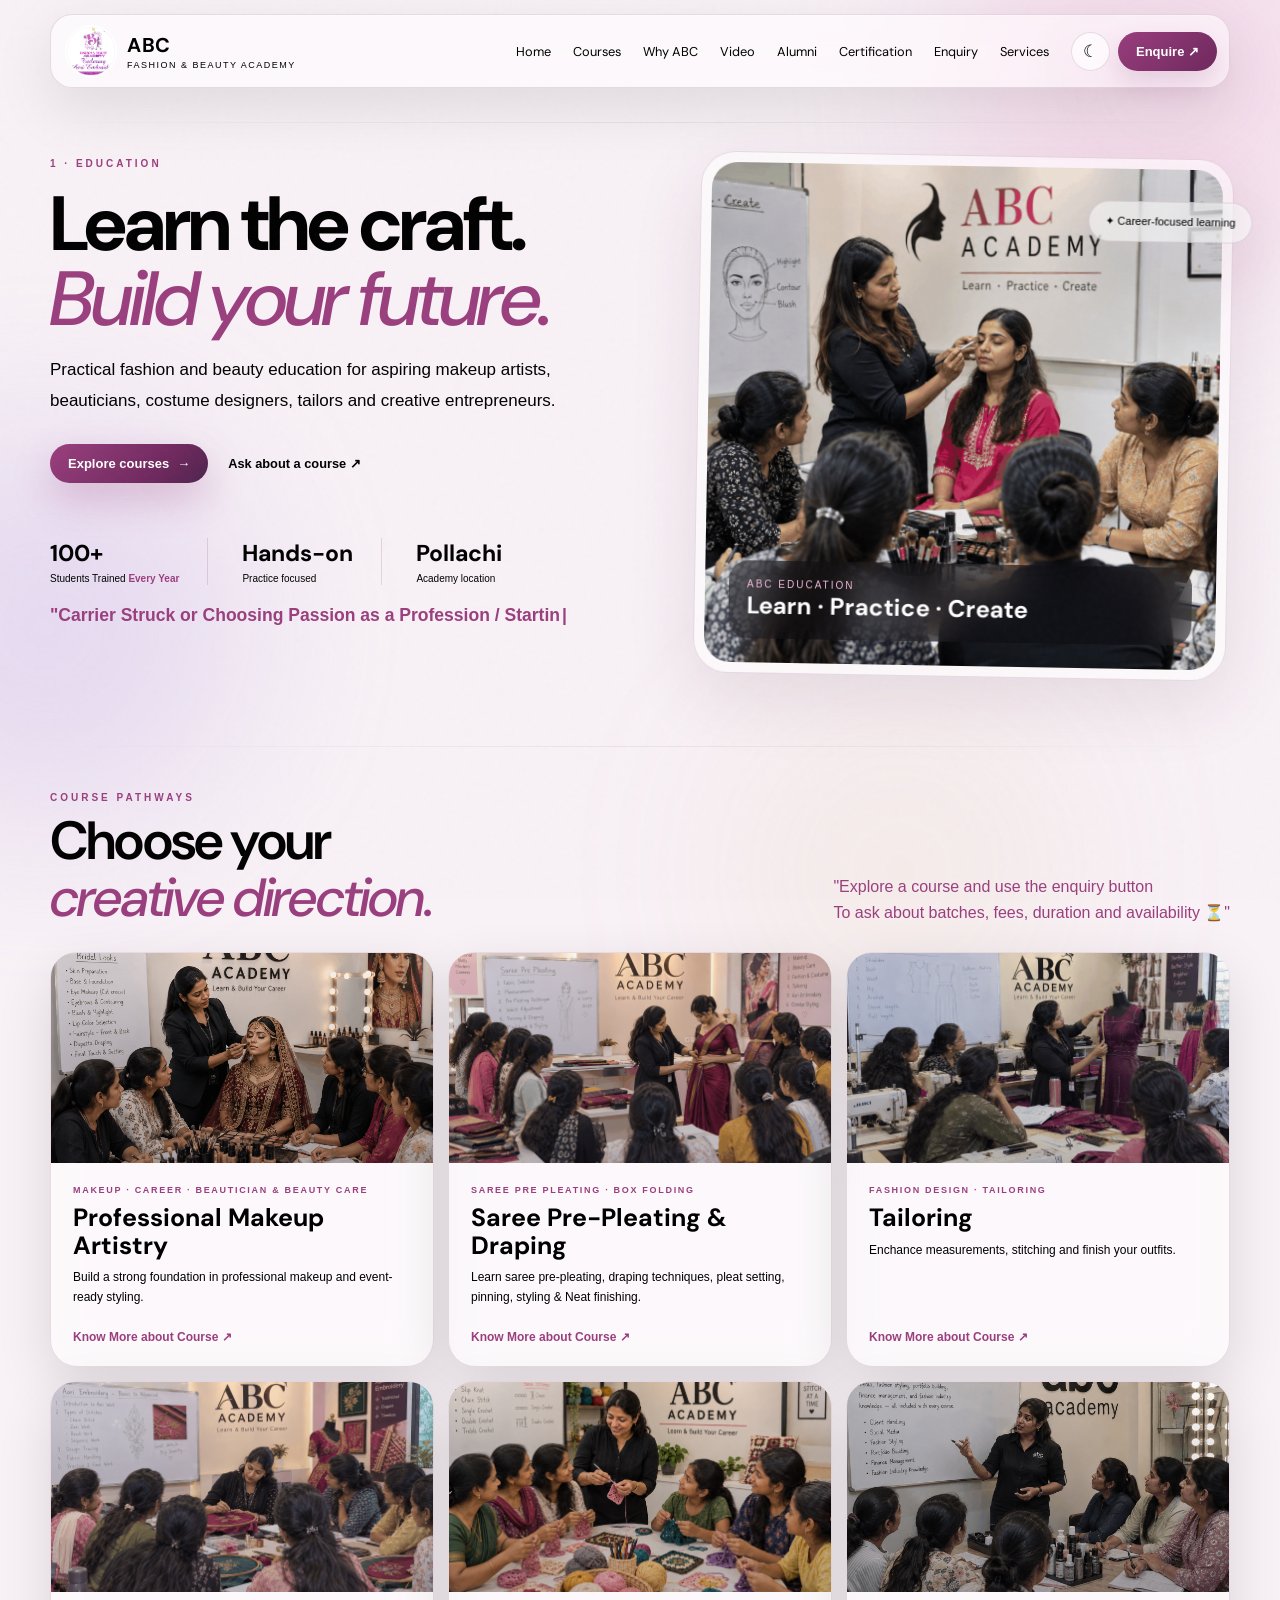
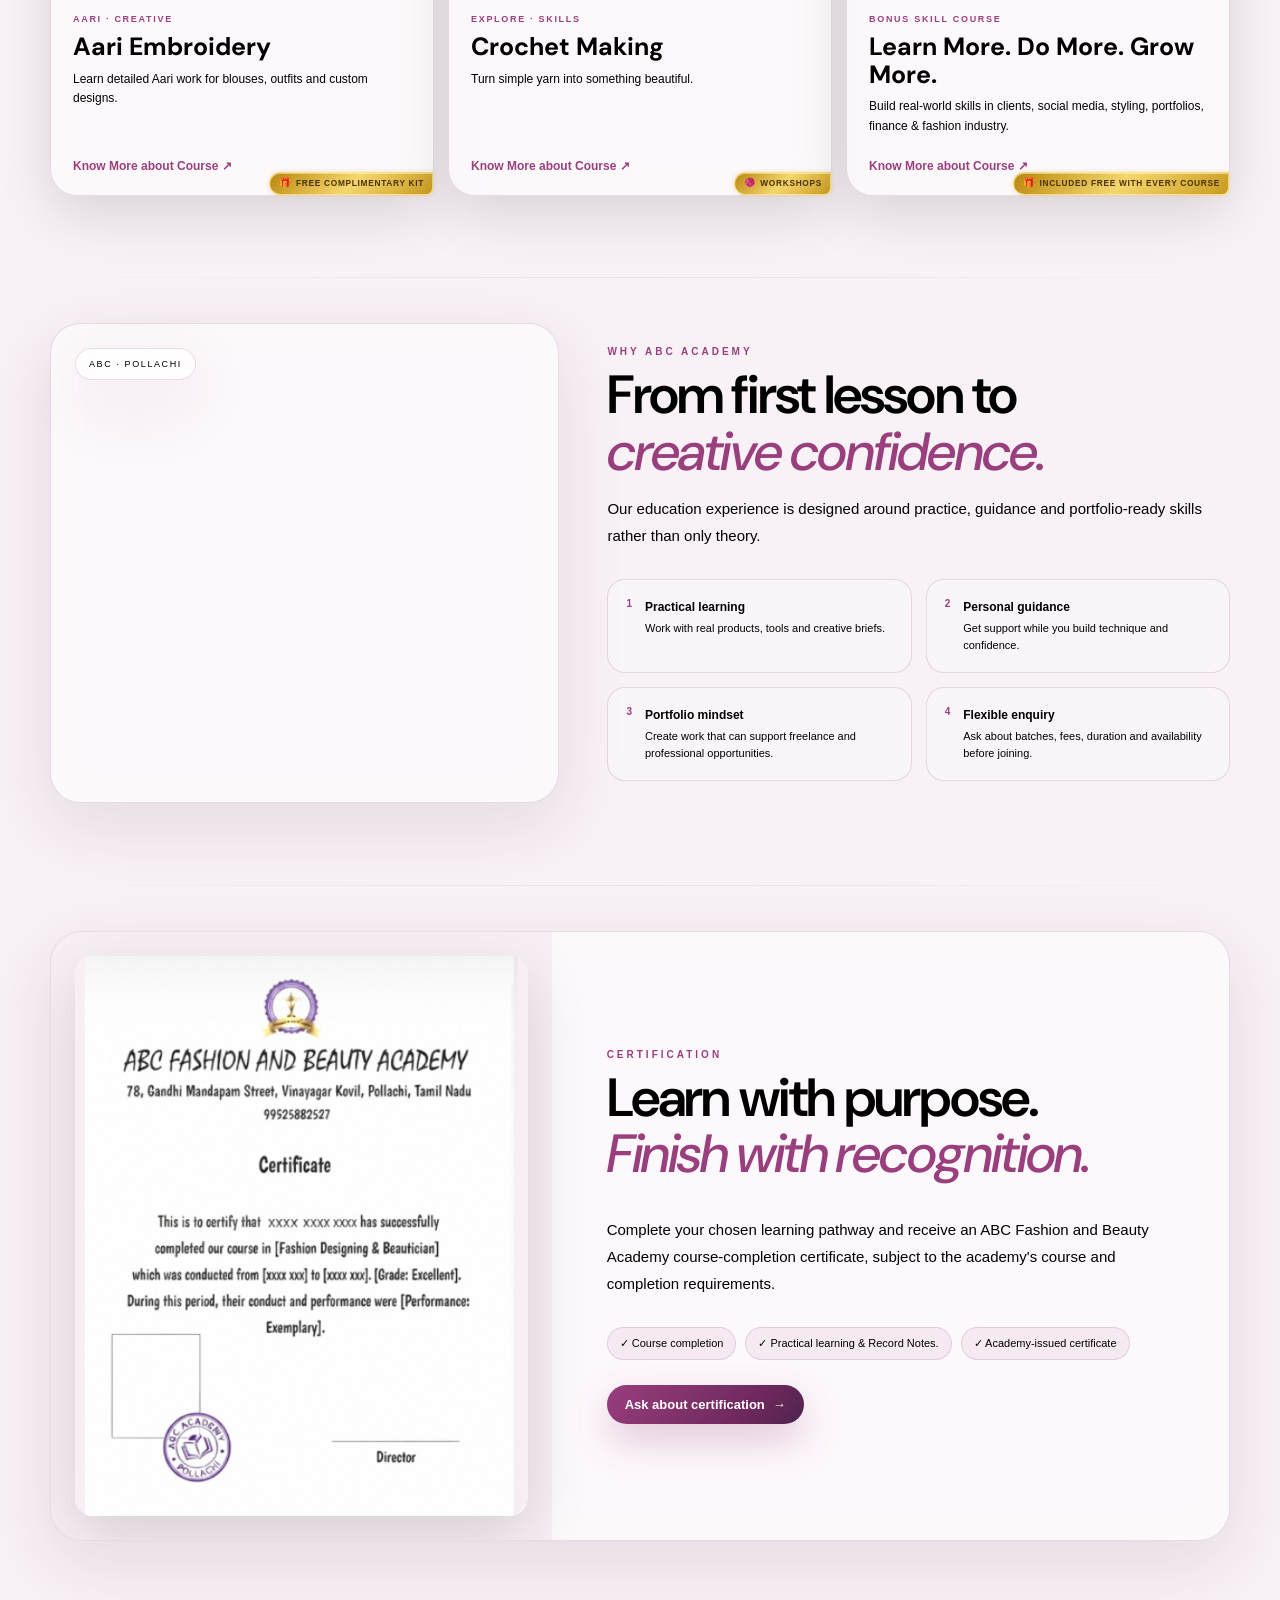
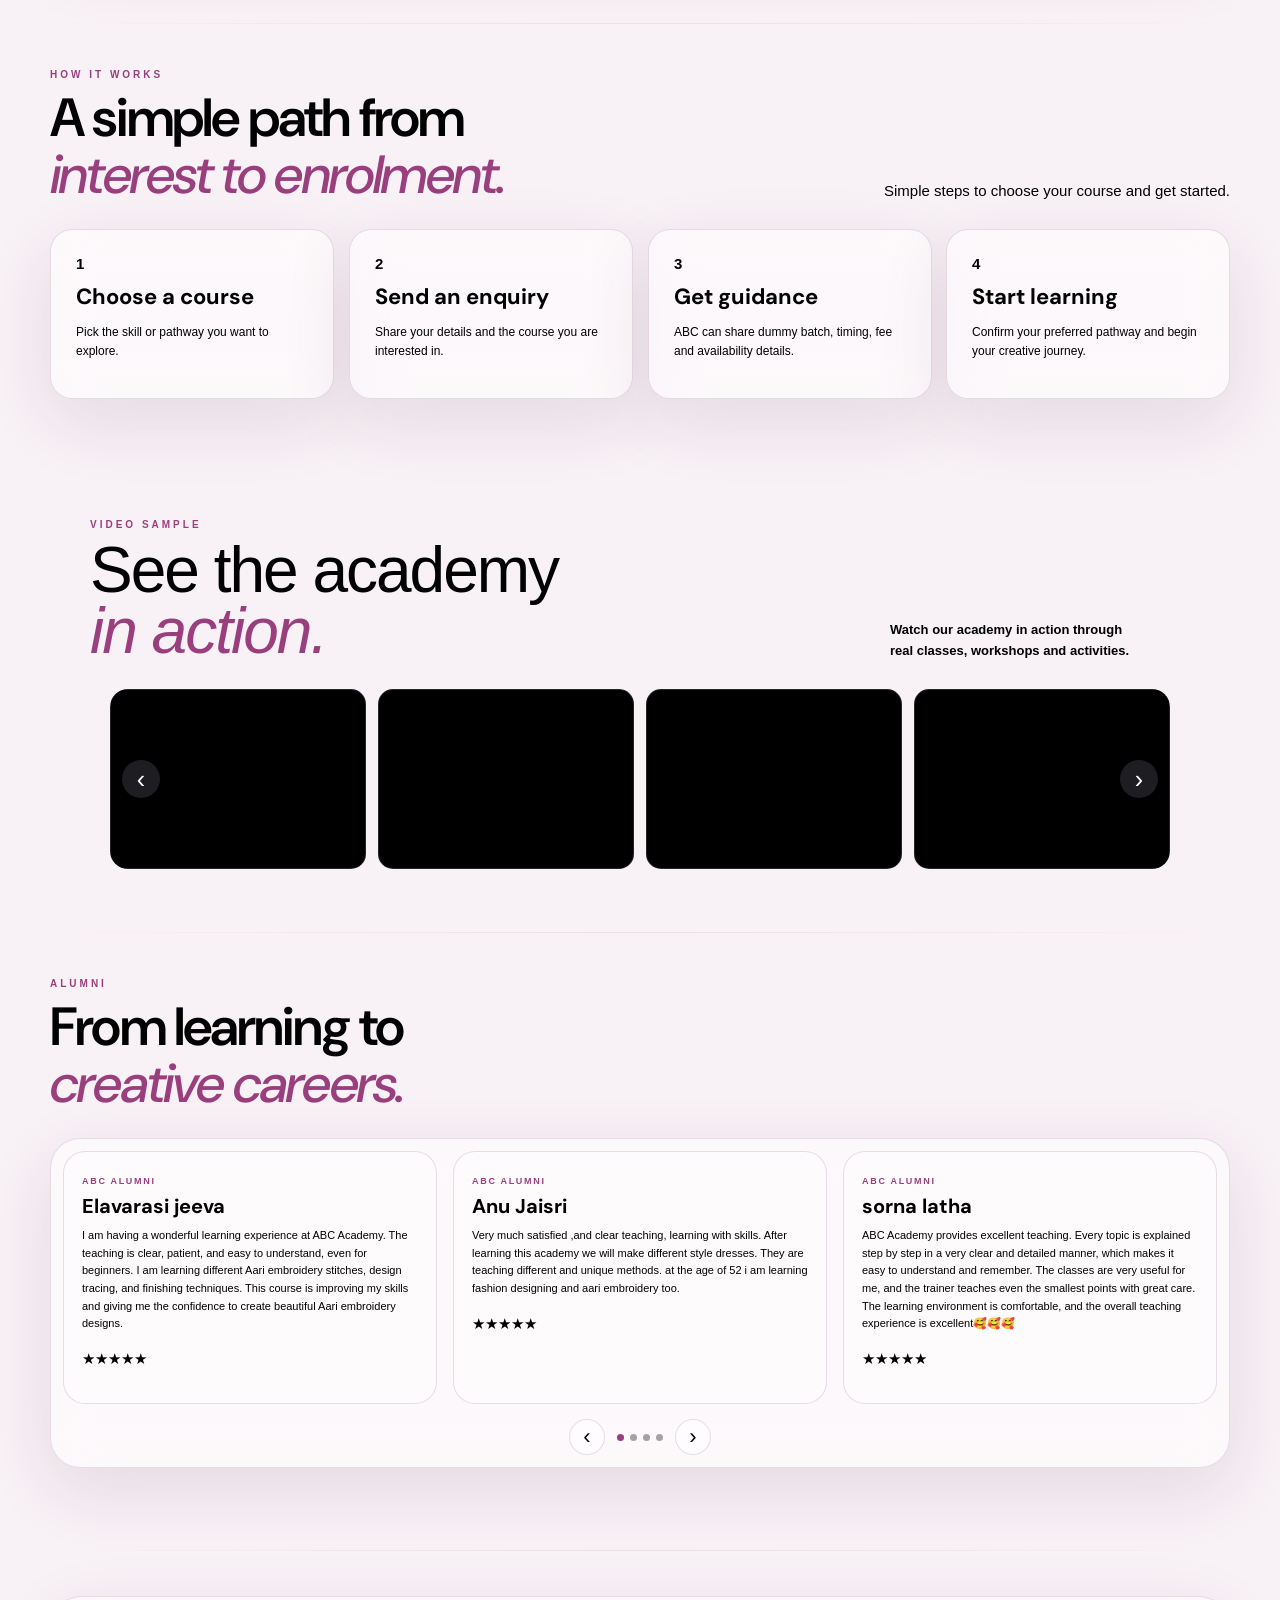
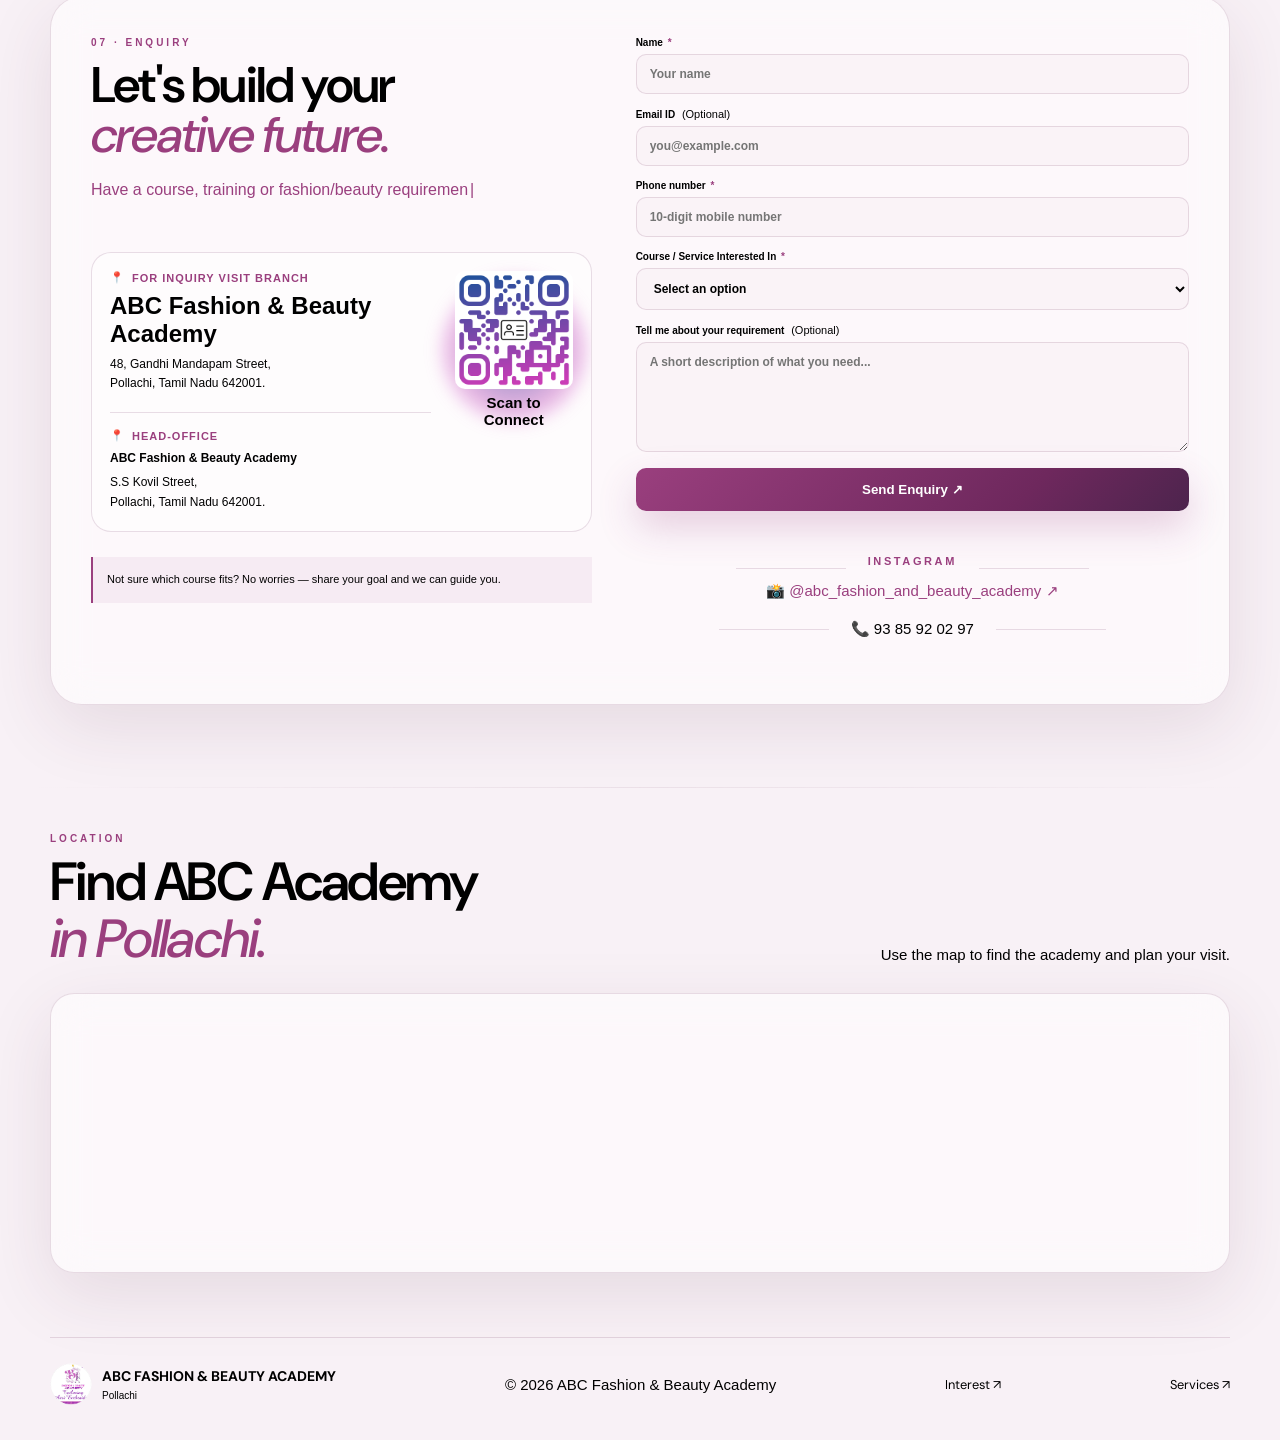
==== commit be2df0bc: "Update education.html" ====
--- a/education.html
+++ b/education.html
@@ -833,121 +833,145 @@
             </div>
 
 
-            <!-- VIDEO CAROUSEL -->
-            <div class="video-carousel">
-                <button class="video-arrow video-prev" aria-label="Previous">‹
-                </button>
-                <div class="video-viewport">
-                    <div class="video-track">
-                        <div class="video-card">
-                            <video autoplay muted loop playsinline preload="auto">
-                                <source
-                                    src="https://ik.imagekit.io/qbz0qge1pjx/Videos/Student%20Record_Z7XaYMbmO.mp4"
-                                    type="video/mp4">
-                            </video>
-                        </div>
-                        <div class="video-card">
-                            <video autoplay muted loop playsinline preload="auto">
-                                <source
-                                    src="https://ik.imagekit.io/qbz0qge1pjx/Videos/VID-20260918-WA0002_Vwh_2Mfwr.mp4"
-                                    type="video/mp4">
-                            </video>
-                        </div>
-                        <div class="video-card">
-                            <video autoplay muted loop playsinline preload="auto">
-                                <source
-                                    src="https://ik.imagekit.io/qbz0qge1pjx/Videos/VID-20260918-WA0000_-vei6xI6h.mp4"
-                                    type="video/mp4">
-                            </video>
-                        </div>
-                        <div class="video-card">
-                            <video autoplay muted loop playsinline preload="auto">
-                                <source
-                                    src="https://ik.imagekit.io/qbz0qge1pjx/Videos/VID-20260916-WA0011(1)_OM0xhKU80.mp4"
-                                    type="video/mp4">
-                            </video>
-                        </div>
-
-                        <div class="video-card">
-                            <video autoplay muted loop playsinline preload="auto">
-                                <source
-                                    src="https://ik.imagekit.io/qbz0qge1pjx/Videos/VID-20260917-WA0055_4L5iionpf.mp4"
-                                    type="video/mp4">
-                            </video>
-                            <div class="video-card">
-                                <video autoplay muted loop playsinline preload="auto">
-                                    <source
-                                        src="https://ik.imagekit.io/qbz0qge1pjx/Videos/VID-20260917-WA0059_YiSnl6puM.mp4"
-                                        type="video/mp4">
-                                </video>
-                            </div>
-
-                            <div class="video-card">
-                                <video autoplay muted loop playsinline preload="auto">
-                                    <source
-                                        src="https://ik.imagekit.io/qbz0qge1pjx/Videos/VID-20260916-WA0010(1)_mP49NBXg2.mp4"
-                                        type="video/mp4">
-                                </video>
-                            </div>
-                            <video autoplay muted loop playsinline preload="auto">
-                                <source
-                                    src="https://ik.imagekit.io/qbz0qge1pjx/Videos/VID-20260919-WA0012_3SoU1b9w5.mp4"
-                                    type="video/mp4">
-                            </video>
-
-                            <div class="video-card">
-                                <video autoplay muted loop playsinline preload="auto">
-                                    <source
-                                        src="https://ik.imagekit.io/qbz0qge1pjx/Videos/45b6816ce1a9436480068ccadbfb47b8(1)_hqpIe01yX3.mp4"
-                                        type="video/mp4">
-                                </video>
-                            </div>
-                            <div class="video-card">
-                                <video autoplay muted loop playsinline preload="auto">
-                                    <source
-                                        src="https://ik.imagekit.io/qbz0qge1pjx/Videos/VID-20260919-WA0010_0LiTrMsjA.mp4"
-                                        type="video/mp4">
-                                </video>
-                            </div>
-
-                            <div class="video-card">
-                                <video autoplay muted loop playsinline preload="auto">
-                                    <source
-                                        src="https://ik.imagekit.io/qbz0qge1pjx/Videos/MicrosoftTeams-video__yW7oiwdc.mp4"
-                                        type="video/mp4">
-                                </video>
-                            </div>
-
-                            <div class="video-card">
-                                <video autoplay muted loop playsinline preload="auto">
-                                    <source
-                                        src="https://ik.imagekit.io/qbz0qge1pjx/Videos/MicrosoftTeams-video%20(1)_ED8QLBAGR.mp4"
-                                        type="video/mp4">
-                                </video>
-                            </div>
-
-                            <div class="video-card">
-                                <video autoplay muted loop playsinline preload="auto">
-                                    <source
-                                        src="https://ik.imagekit.io/qbz0qge1pjx/Videos/MicrosoftTeams-video%20(2)_AEoTMiWYH.mp4"
-                                        type="video/mp4">
-                                </video>
-                            </div>
-                            <div class="video-card">
-                                <video autoplay muted loop playsinline preload="auto">
-                                    <source
-                                        src="https://ik.imagekit.io/qbz0qge1pjx/Videos/MicrosoftTeams-video%20(3)_yDsgHtk5UK.mp4"
-                                        type="video/mp4">
-                                </video>
-                            </div>
-                        </div>
-                        <button class="video-arrow video-next" aria-label="Next">
-                            ›
-                        </button>
-                    </div>
-                    <!-- DOTS -->
-                    <div class="video-dots"></div>
-        </section>
+          
+        <div class="video-carousel">
+
+    <!-- Previous Button -->
+    <button class="video-arrow video-prev" aria-label="Previous">
+        ‹
+    </button>
+
+    <!-- Video Viewport -->
+    <div class="video-viewport">
+
+        <!-- Video Track -->
+        <div class="video-track">
+
+            <div class="video-card">
+                <video autoplay muted loop playsinline preload="metadata">
+                    <source
+                        src="https://ik.imagekit.io/qbz0qge1pjx/Videos/Student%20Record_Z7XaYMbmO.mp4"
+                        type="video/mp4">
+                </video>
+            </div>
+
+            <div class="video-card">
+                <video autoplay muted loop playsinline preload="metadata">
+                    <source
+                        src="https://ik.imagekit.io/qbz0qge1pjx/Videos/VID-20260918-WA0002_Vwh_2Mfwr.mp4"
+                        type="video/mp4">
+                </video>
+            </div>
+
+            <div class="video-card">
+                <video autoplay muted loop playsinline preload="metadata">
+                    <source
+                        src="https://ik.imagekit.io/qbz0qge1pjx/Videos/VID-20260918-WA0000_-vei6xI6h.mp4"
+                        type="video/mp4">
+                </video>
+            </div>
+
+            <div class="video-card">
+                <video autoplay muted loop playsinline preload="metadata">
+                    <source
+                        src="https://ik.imagekit.io/qbz0qge1pjx/Videos/VID-20260916-WA0011(1)_OM0xhKU80.mp4"
+                        type="video/mp4">
+                </video>
+            </div>
+
+            <div class="video-card">
+                <video autoplay muted loop playsinline preload="metadata">
+                    <source
+                        src="https://ik.imagekit.io/qbz0qge1pjx/Videos/VID-20260917-WA0055_4L5iionpf.mp4"
+                        type="video/mp4">
+                </video>
+            </div>
+
+            <div class="video-card">
+                <video autoplay muted loop playsinline preload="metadata">
+                    <source
+                        src="https://ik.imagekit.io/qbz0qge1pjx/Videos/VID-20260917-WA0059_YiSnl6puM.mp4"
+                        type="video/mp4">
+                </video>
+            </div>
+
+            <div class="video-card">
+                <video autoplay muted loop playsinline preload="metadata">
+                    <source
+                        src="https://ik.imagekit.io/qbz0qge1pjx/Videos/VID-20260916-WA0010(1)_mP49NBXg2.mp4"
+                        type="video/mp4">
+                </video>
+            </div>
+
+            <div class="video-card">
+                <video autoplay muted loop playsinline preload="metadata">
+                    <source
+                        src="https://ik.imagekit.io/qbz0qge1pjx/Videos/VID-20260919-WA0012_3SoU1b9w5.mp4"
+                        type="video/mp4">
+                </video>
+            </div>
+
+            <div class="video-card">
+                <video autoplay muted loop playsinline preload="metadata">
+                    <source
+                        src="https://ik.imagekit.io/qbz0qge1pjx/Videos/45b6816ce1a9436480068ccadbfb47b8(1)_hqpIe01yX3.mp4"
+                        type="video/mp4">
+                </video>
+            </div>
+
+            <div class="video-card">
+                <video autoplay muted loop playsinline preload="metadata">
+                    <source
+                        src="https://ik.imagekit.io/qbz0qge1pjx/Videos/VID-20260919-WA0010_0LiTrMsjA.mp4"
+                        type="video/mp4">
+                </video>
+            </div>
+
+            <div class="video-card">
+                <video autoplay muted loop playsinline preload="metadata">
+                    <source
+                        src="https://ik.imagekit.io/qbz0qge1pjx/Videos/MicrosoftTeams-video__yW7oiwdc.mp4"
+                        type="video/mp4">
+                </video>
+            </div>
+
+            <div class="video-card">
+                <video autoplay muted loop playsinline preload="metadata">
+                    <source
+                        src="https://ik.imagekit.io/qbz0qge1pjx/Videos/MicrosoftTeams-video%20(1)_ED8QLBAGR.mp4"
+                        type="video/mp4">
+                </video>
+            </div>
+
+            <div class="video-card">
+                <video autoplay muted loop playsinline preload="metadata">
+                    <source
+                        src="https://ik.imagekit.io/qbz0qge1pjx/Videos/MicrosoftTeams-video%20(2)_AEoTMiWYH.mp4"
+                        type="video/mp4">
+                </video>
+            </div>
+
+            <div class="video-card">
+                <video autoplay muted loop playsinline preload="metadata">
+                    <source
+                        src="https://ik.imagekit.io/qbz0qge1pjx/Videos/MicrosoftTeams-video%20(3)_yDsgHtk5UK.mp4"
+                        type="video/mp4">
+                </video>
+            </div>
+
+        </div>
+        <!-- End video-track -->
+
+    </div>
+    <!-- End video-viewport -->
+
+    <!-- Next Button -->
+    <button class="video-arrow video-next" aria-label="Next">
+        ›
+    </button>
+
+</div>
+<!-- End video-carousel --></section>
         </section>
 
         <section class="section alumni-section reveal" id="alumni">
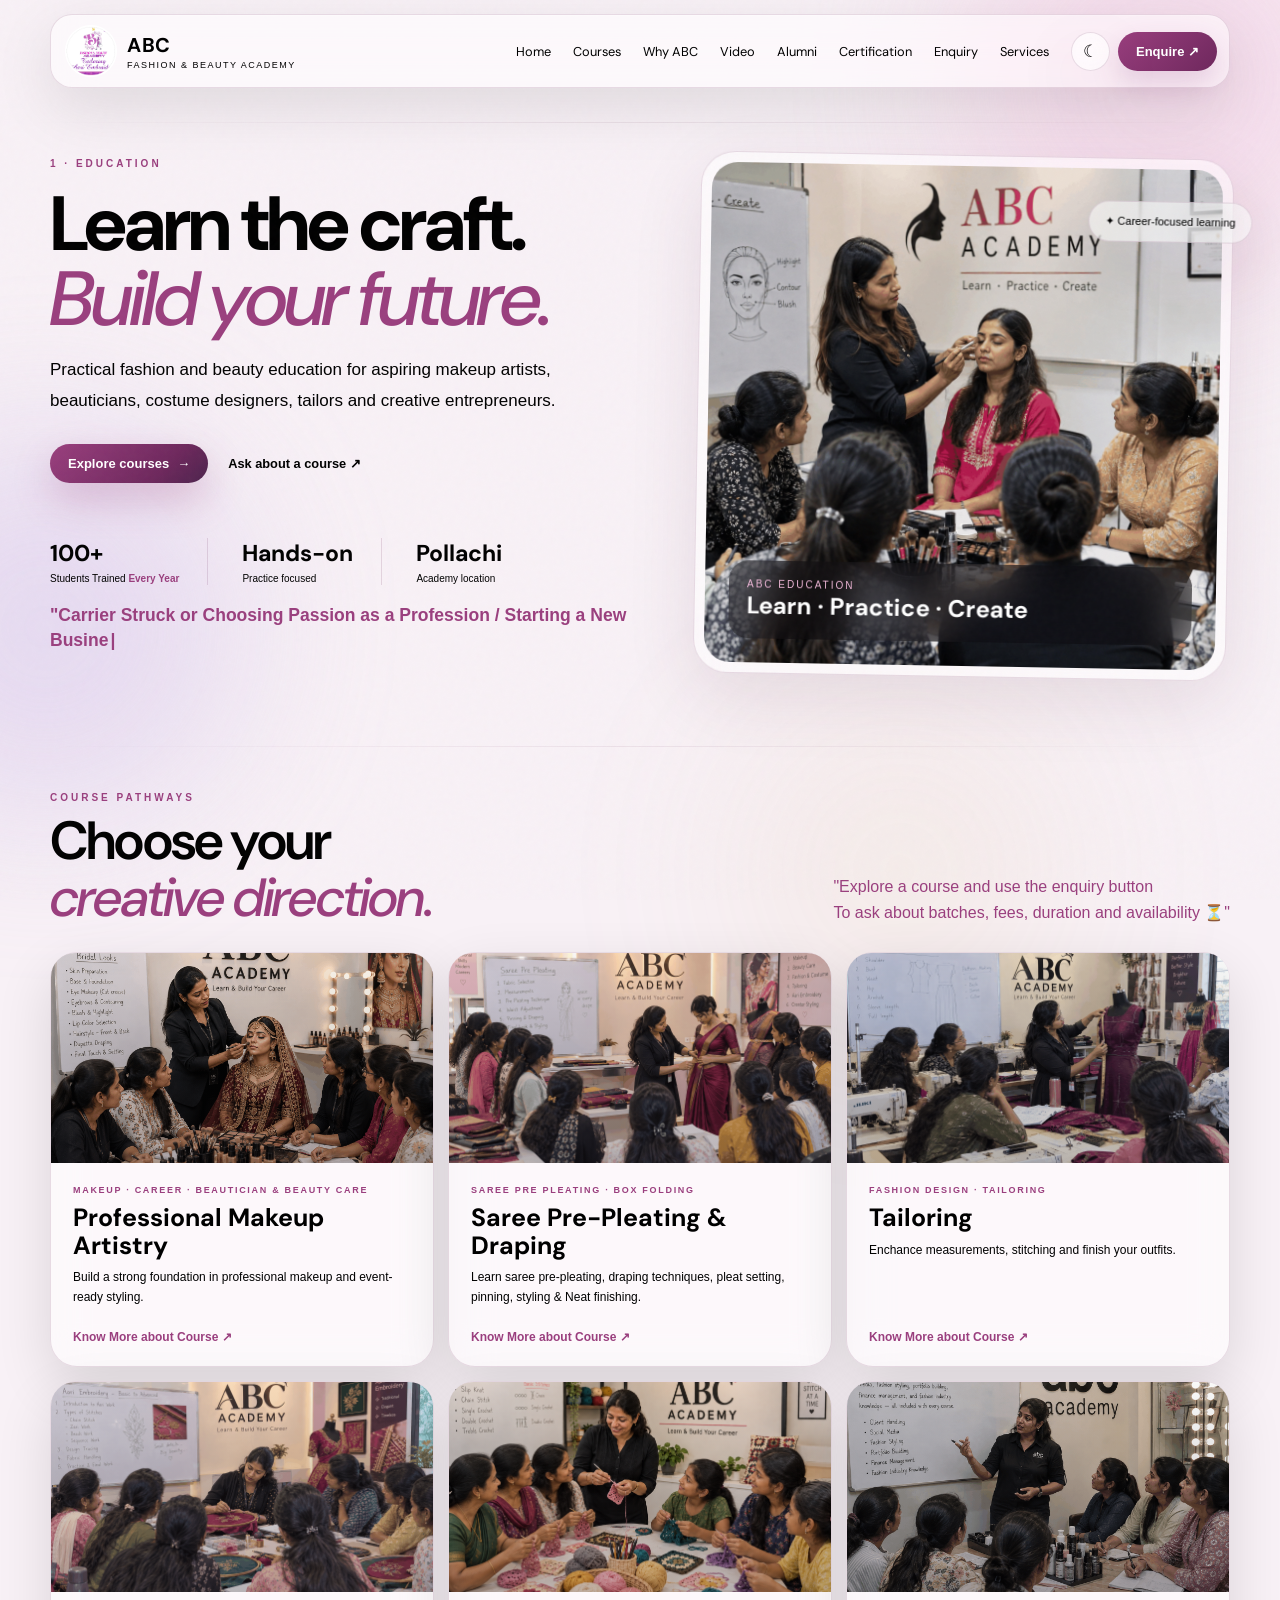
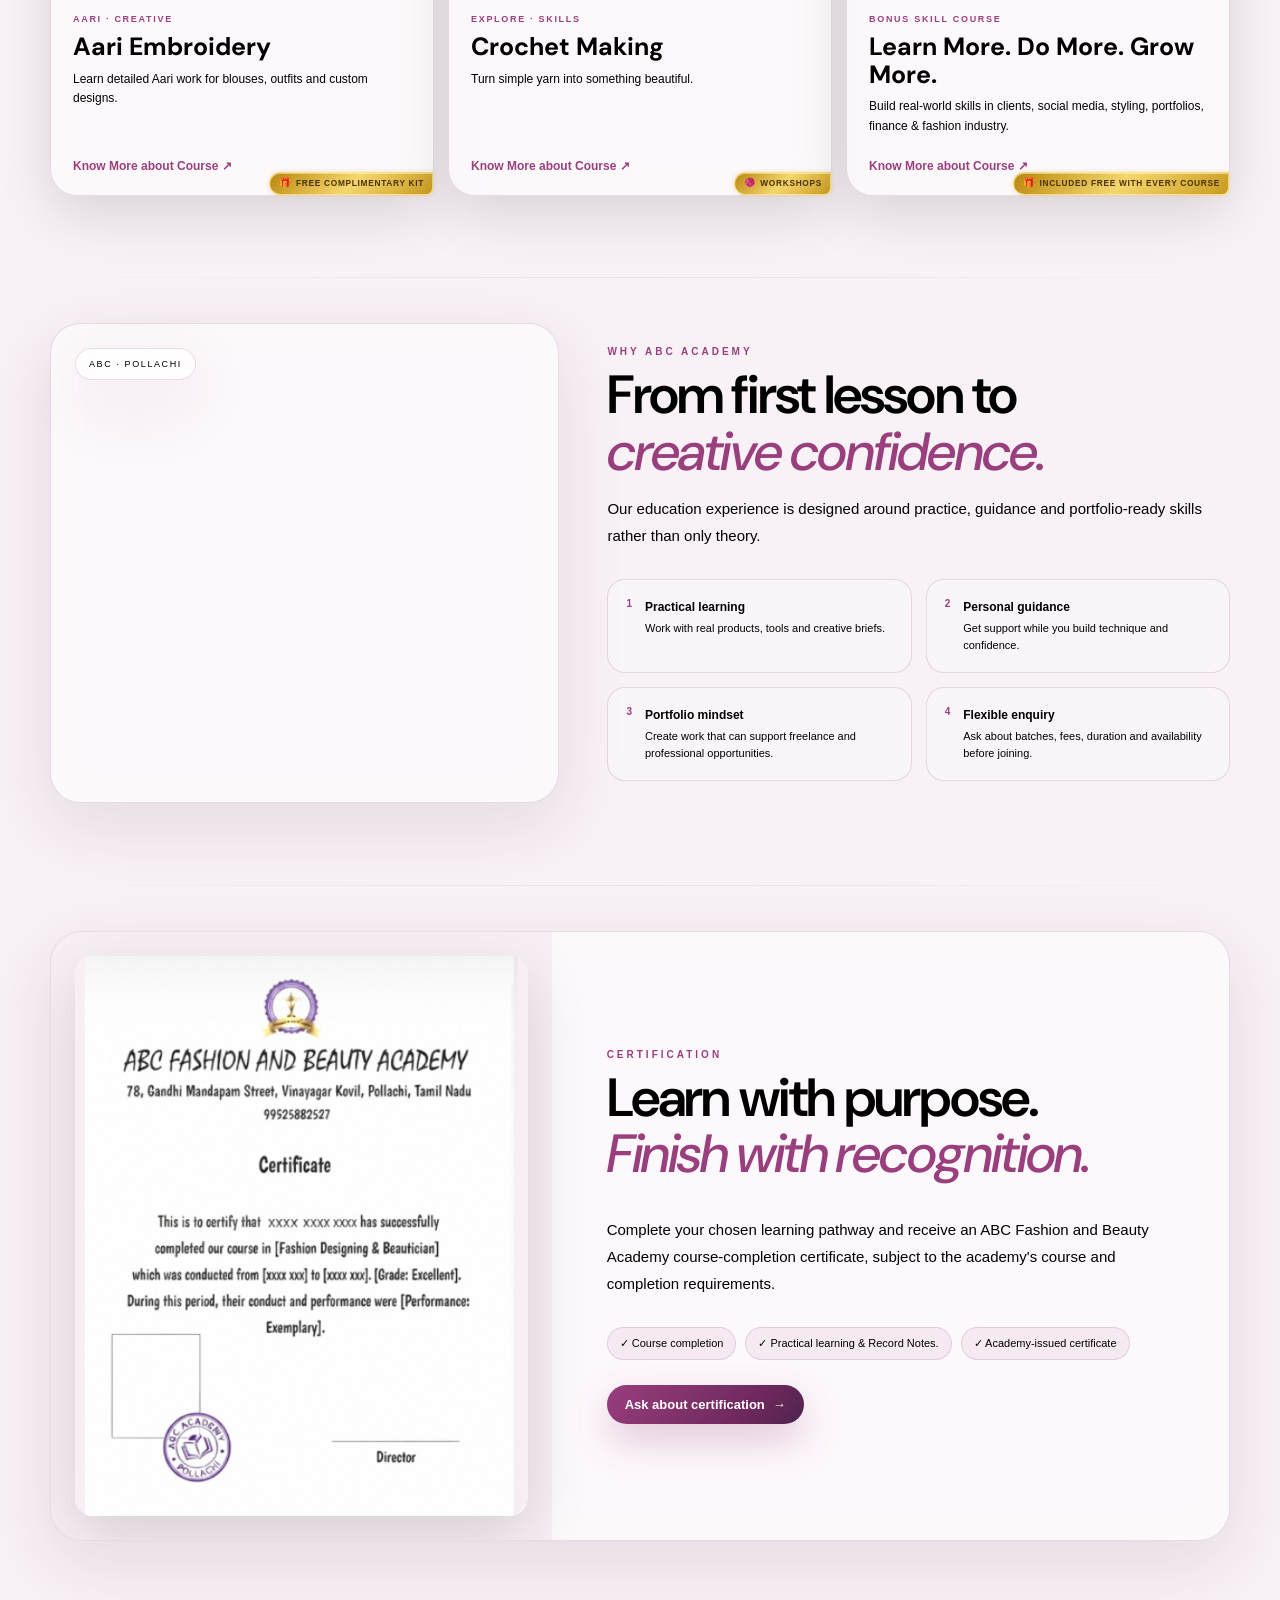
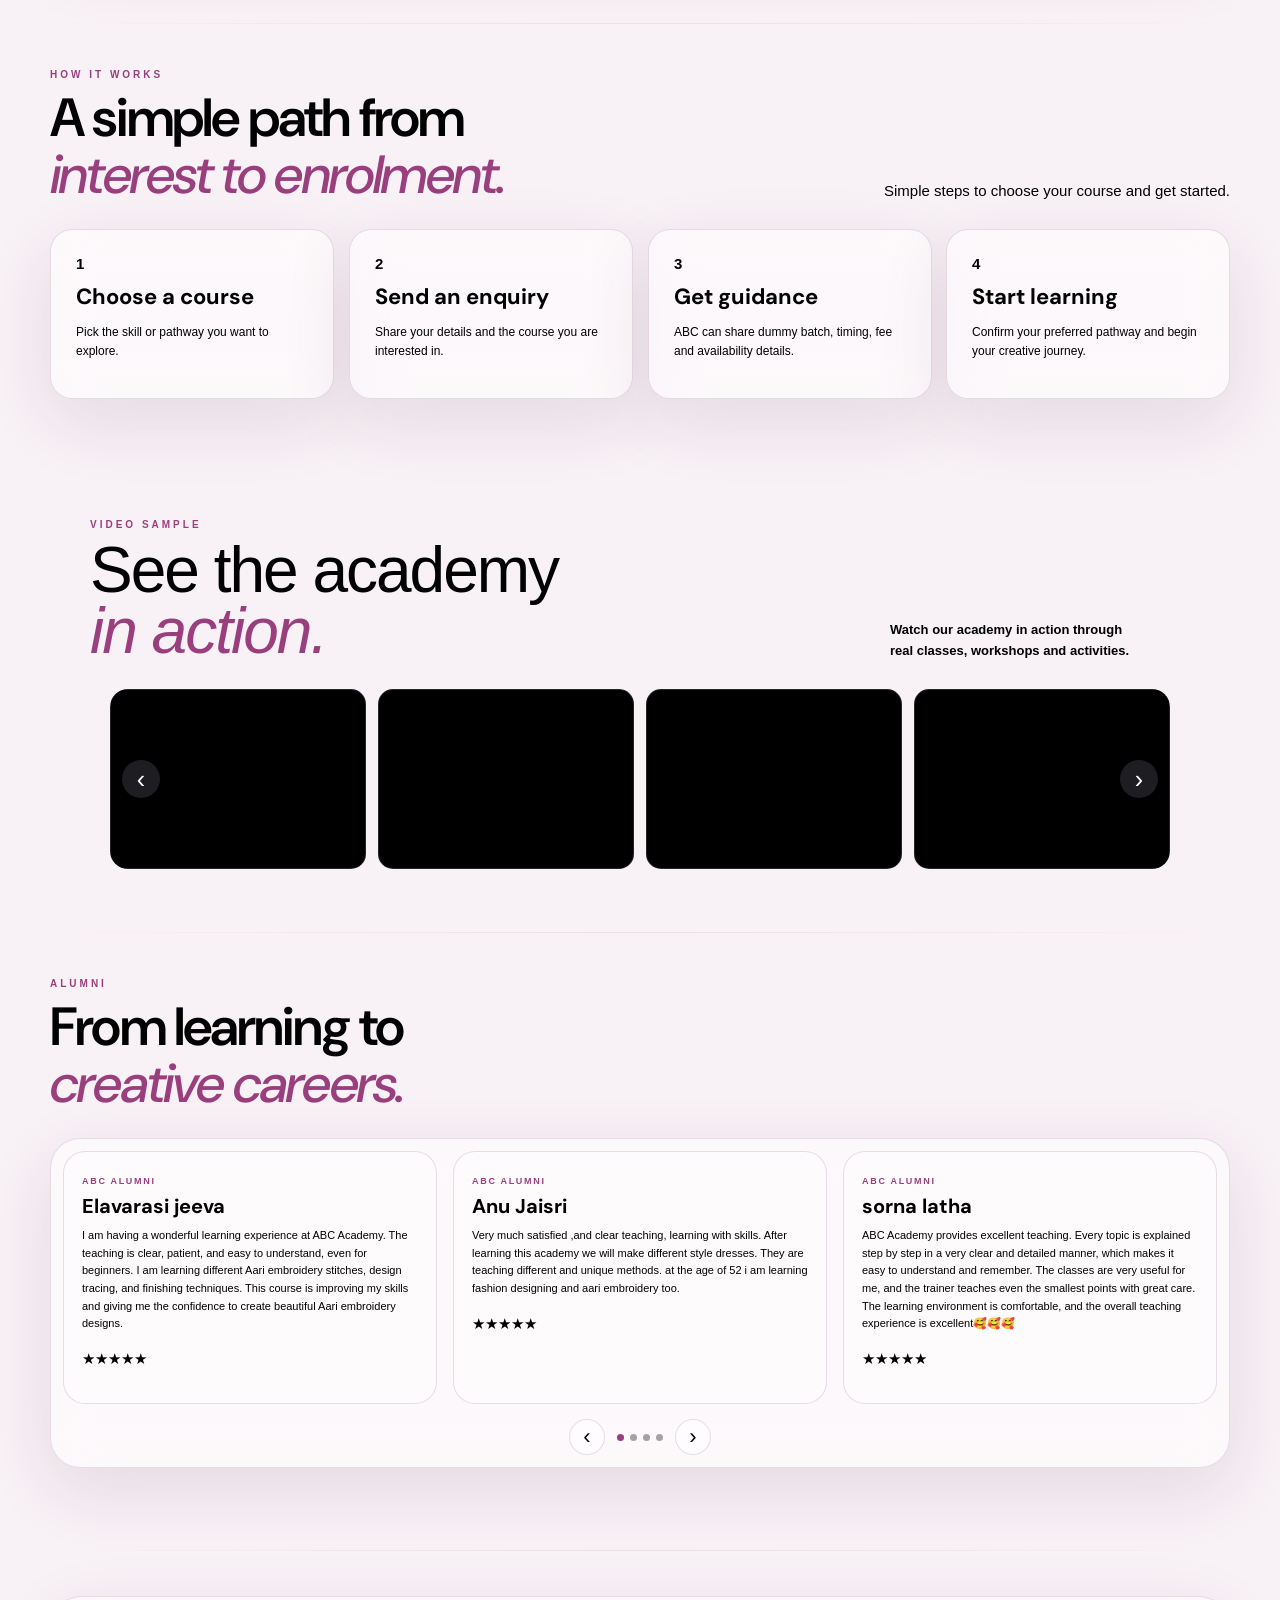
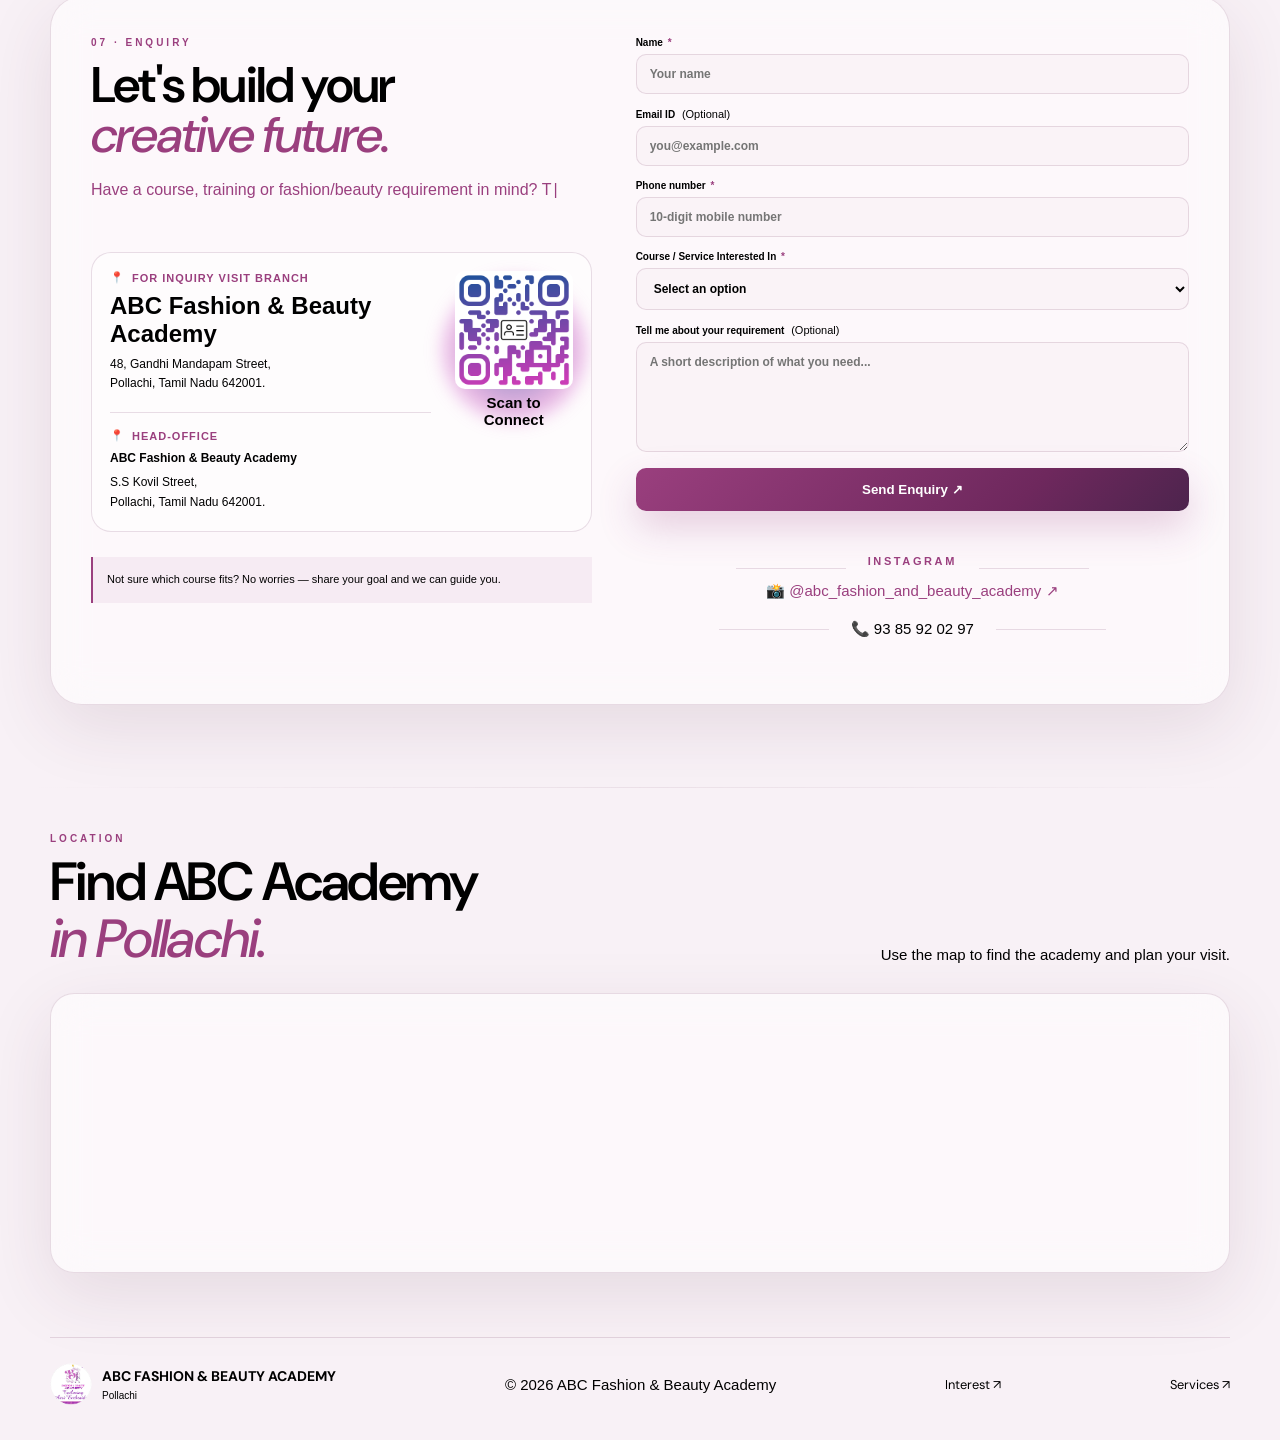
==== commit 0422238f: "Update education.html" ====
--- a/education.html
+++ b/education.html
@@ -62,7 +62,7 @@
             <a href="#why">
                 Why ABC
             </a>
-            <a href="#video-sample">
+            <a href="#VideoAbc">
                 Video
             </a>
             <a href="#alumni">
@@ -815,7 +815,7 @@
         </section>
 
 
-        <section class="video-sample-section">
+        <section class="video-sample-section" id="VideoAbc">
 
             <div class="video-section-header">
                 <div>
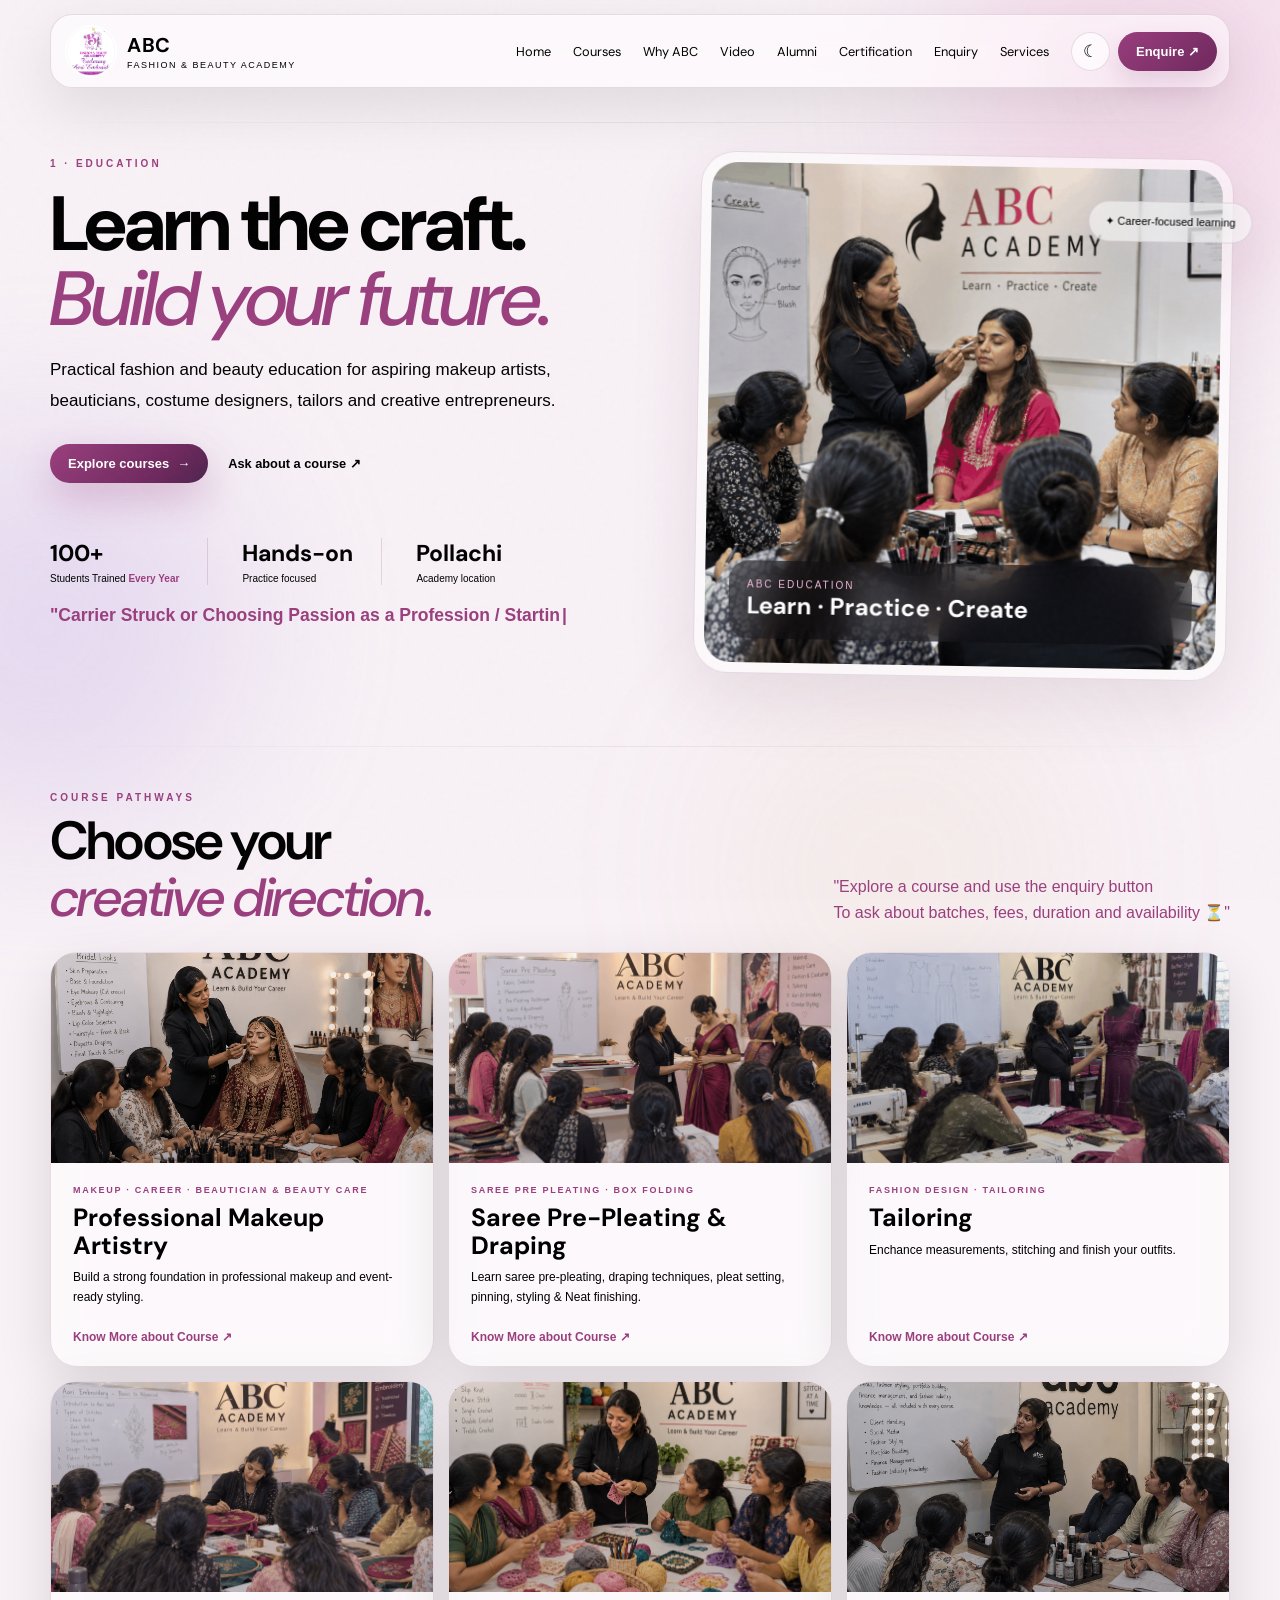
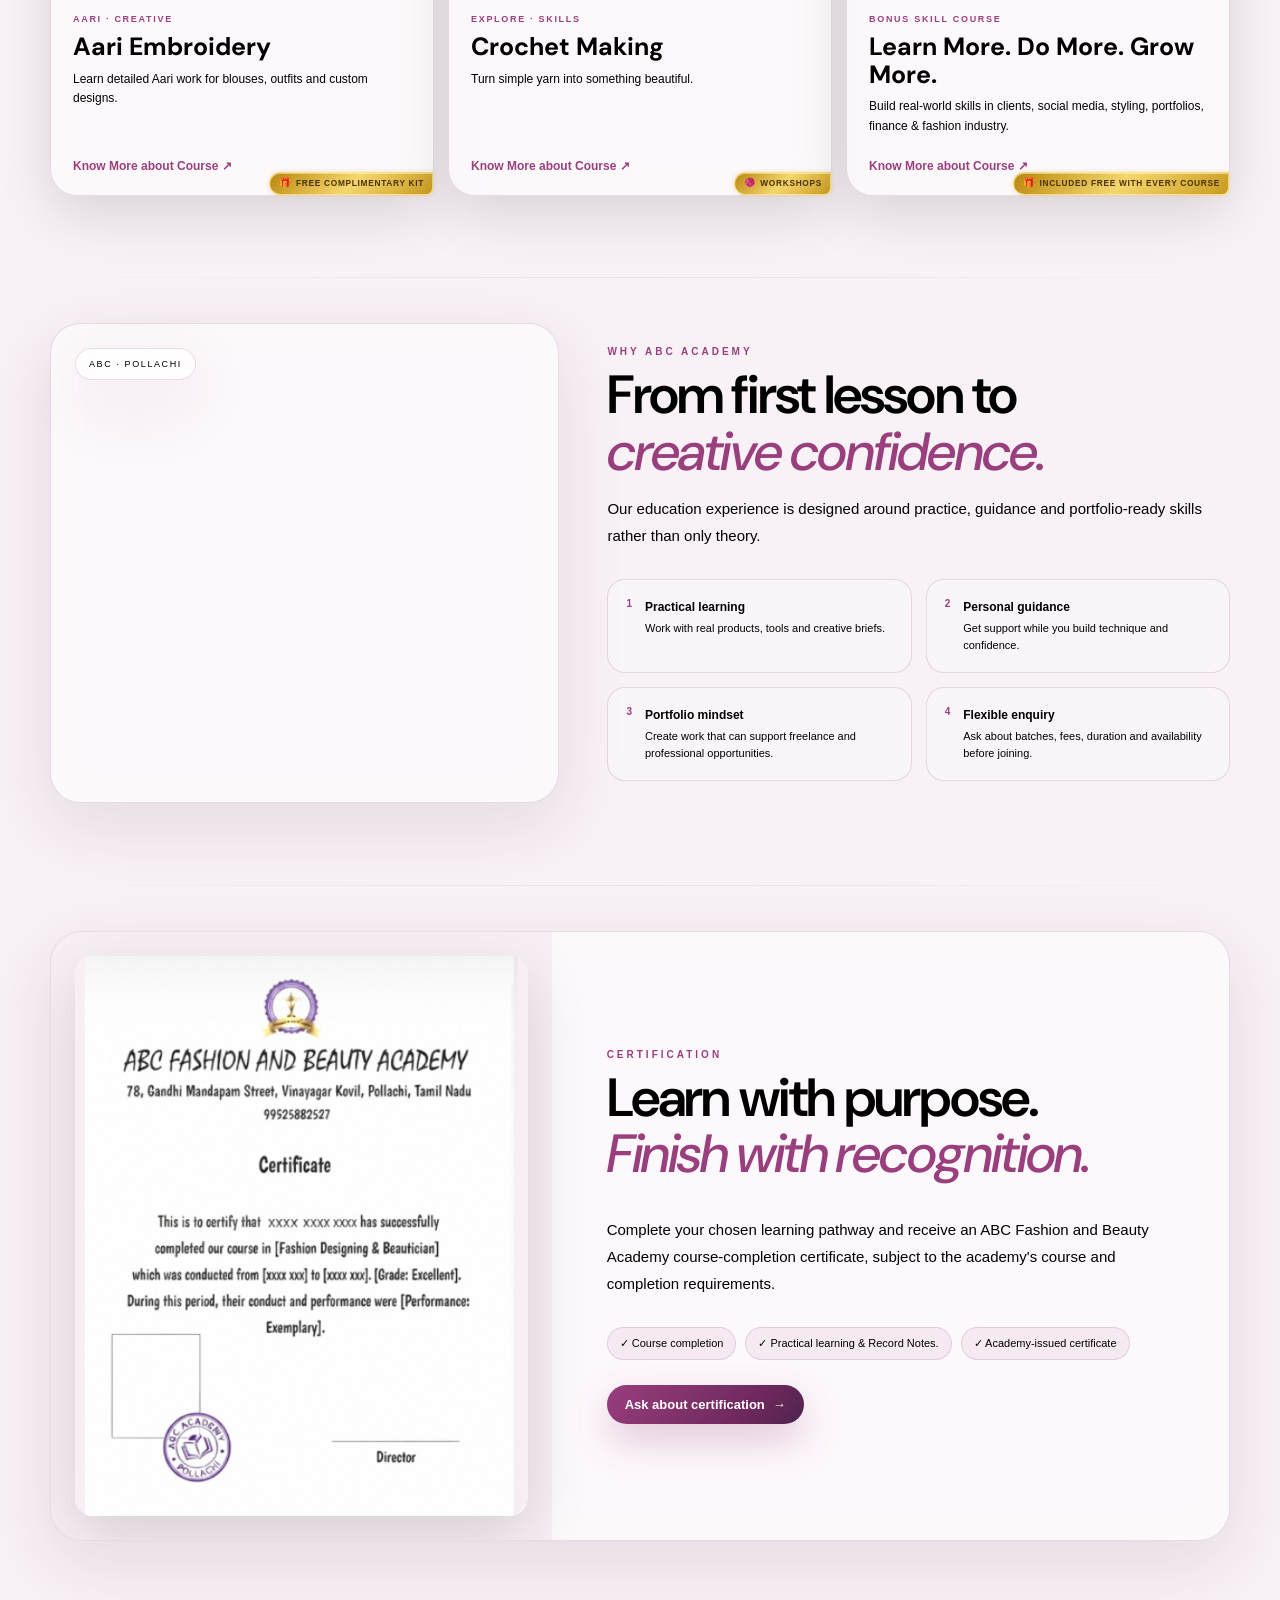
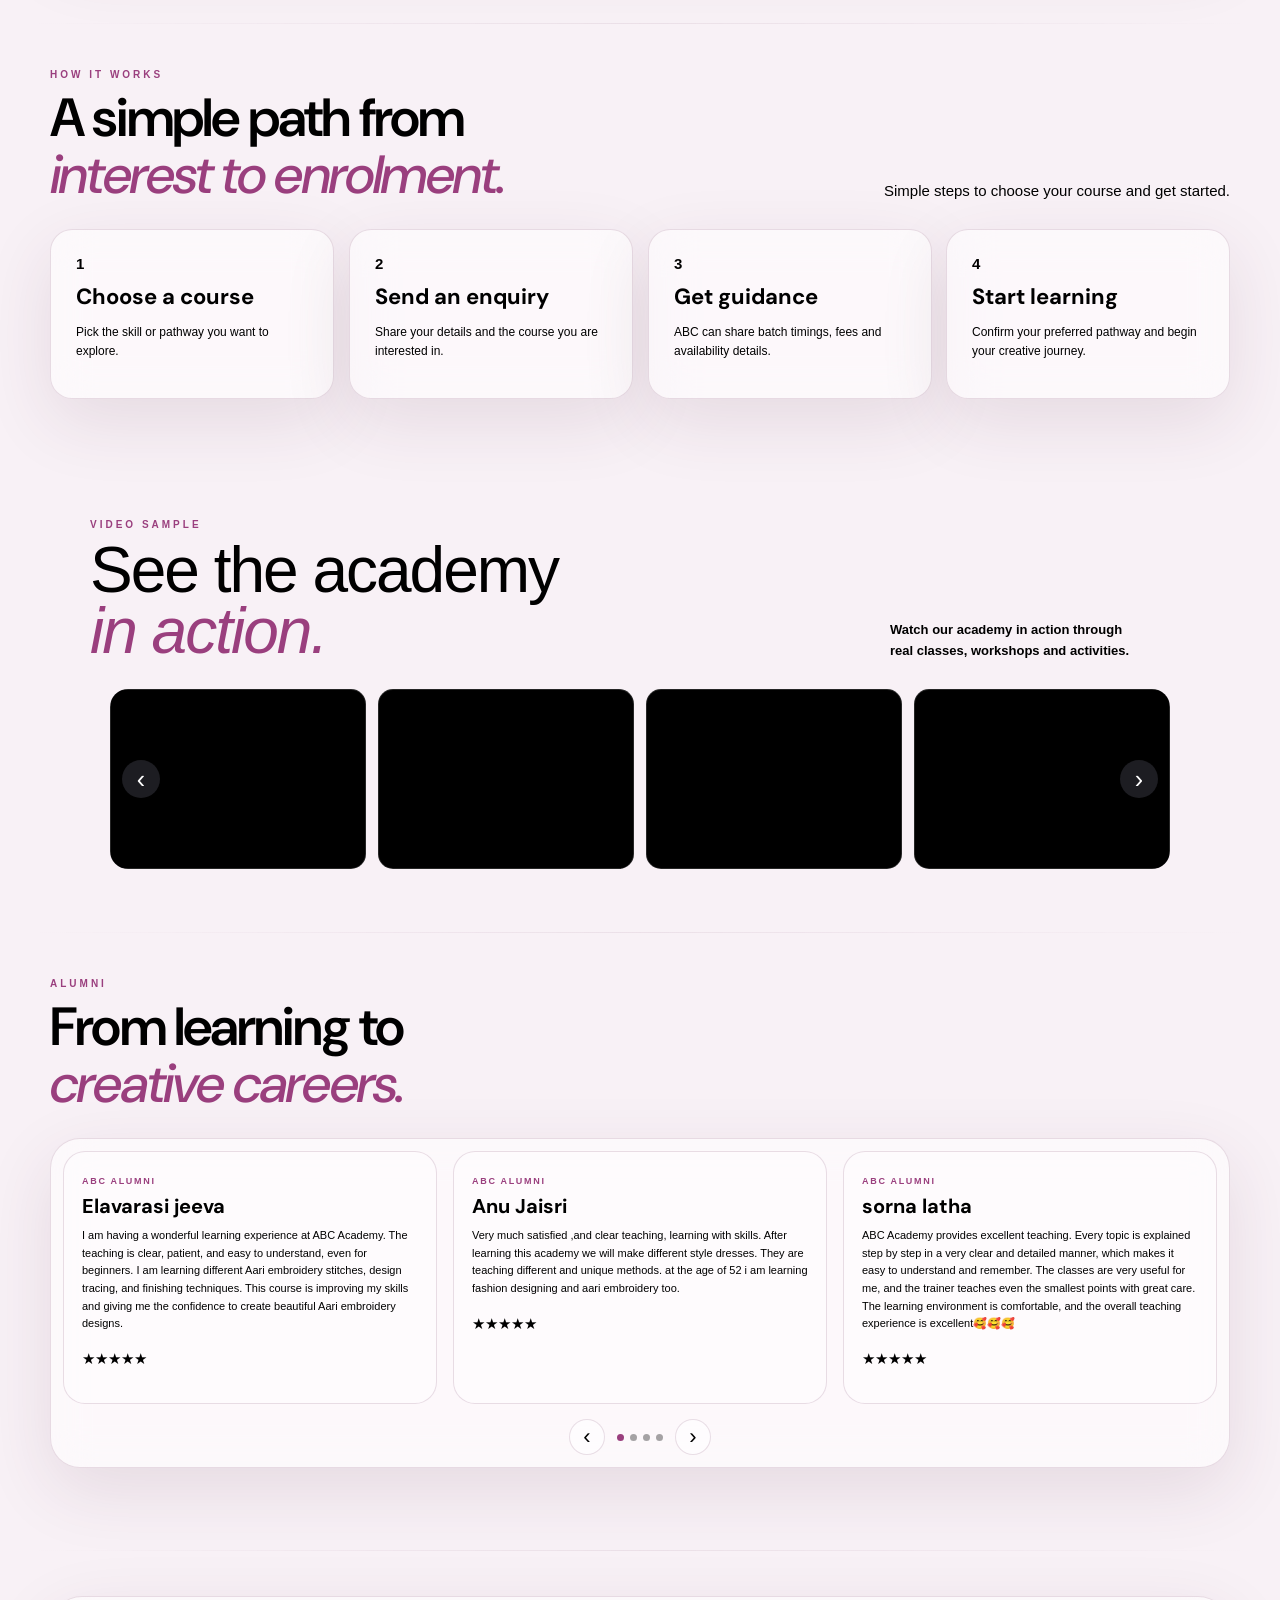
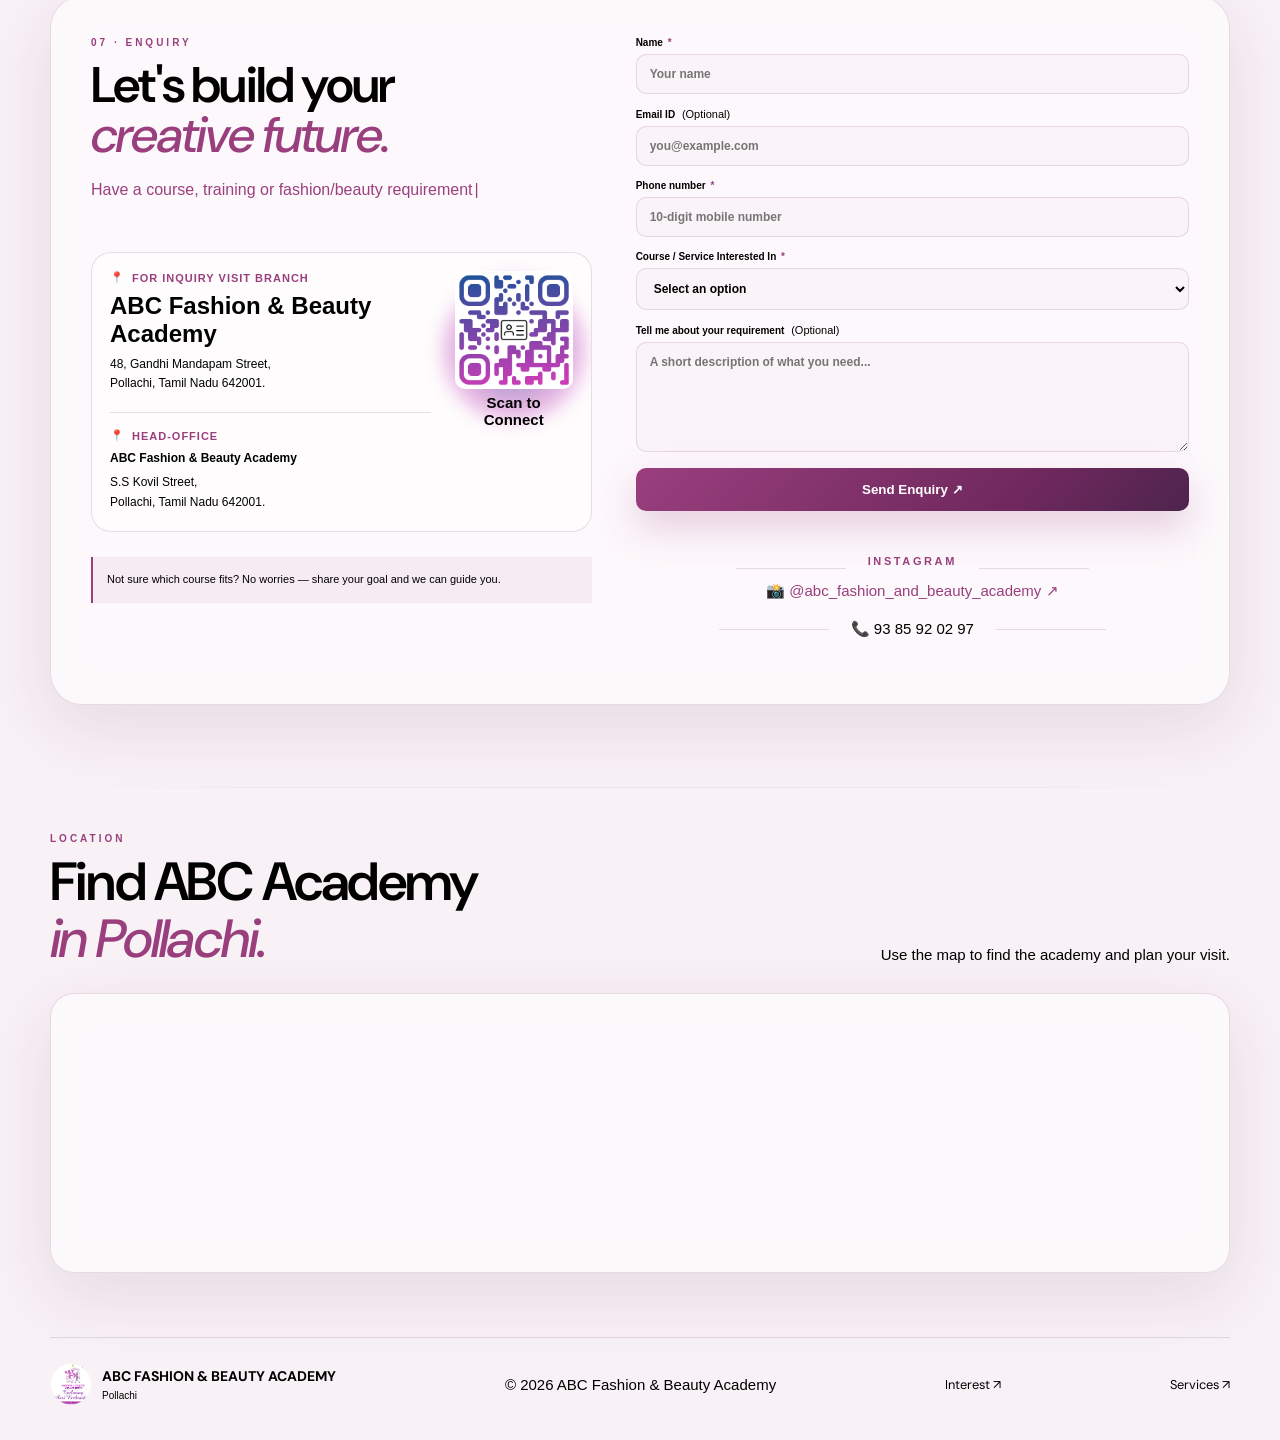
==== commit 89e1a42a: "Update education.html" ====
--- a/education.html
+++ b/education.html
@@ -308,7 +308,7 @@
 
                             ✨ LEARN • PRACTICE • MASTER ✨
 
-                            Theory + Live Demo + Dummy Practice + Hands-on Training
+                            Theory + Live Demo + Practice + Hands-on Training
 
                             Basic → Intermediate → Advanced
                         </p>
@@ -797,7 +797,7 @@
                         Get guidance
                     </h3>
                     <p>
-                        ABC can share dummy batch, timing, fee and availability details.
+                        ABC can share batch timings, fees and availability details.
                     </p>
                 </article>
                 <article class="glass scroll-card">
--- a/assets/style.css
+++ b/assets/style.css
@@ -4877,7 +4877,7 @@
 
     height: 260px;
 
-    row-gap: 9px;
+    row-gap: 4px;
 
   }
 
@@ -4930,7 +4930,7 @@
   .abc-blouse-section{padding:34px 20px;}
   .abc-blouse-heading{font-size:clamp(38px,12vw,48px);}
   .abc-blouse-intro{font-size:13px;}
-  .abc-blouse-list{row-gap:8px;}
+  .abc-blouse-list{row-gap:4px;}
   .abc-blouse-item{white-space:normal;height:auto;min-height:20px;line-height:1.45;font-size:12px;}
 }
 
